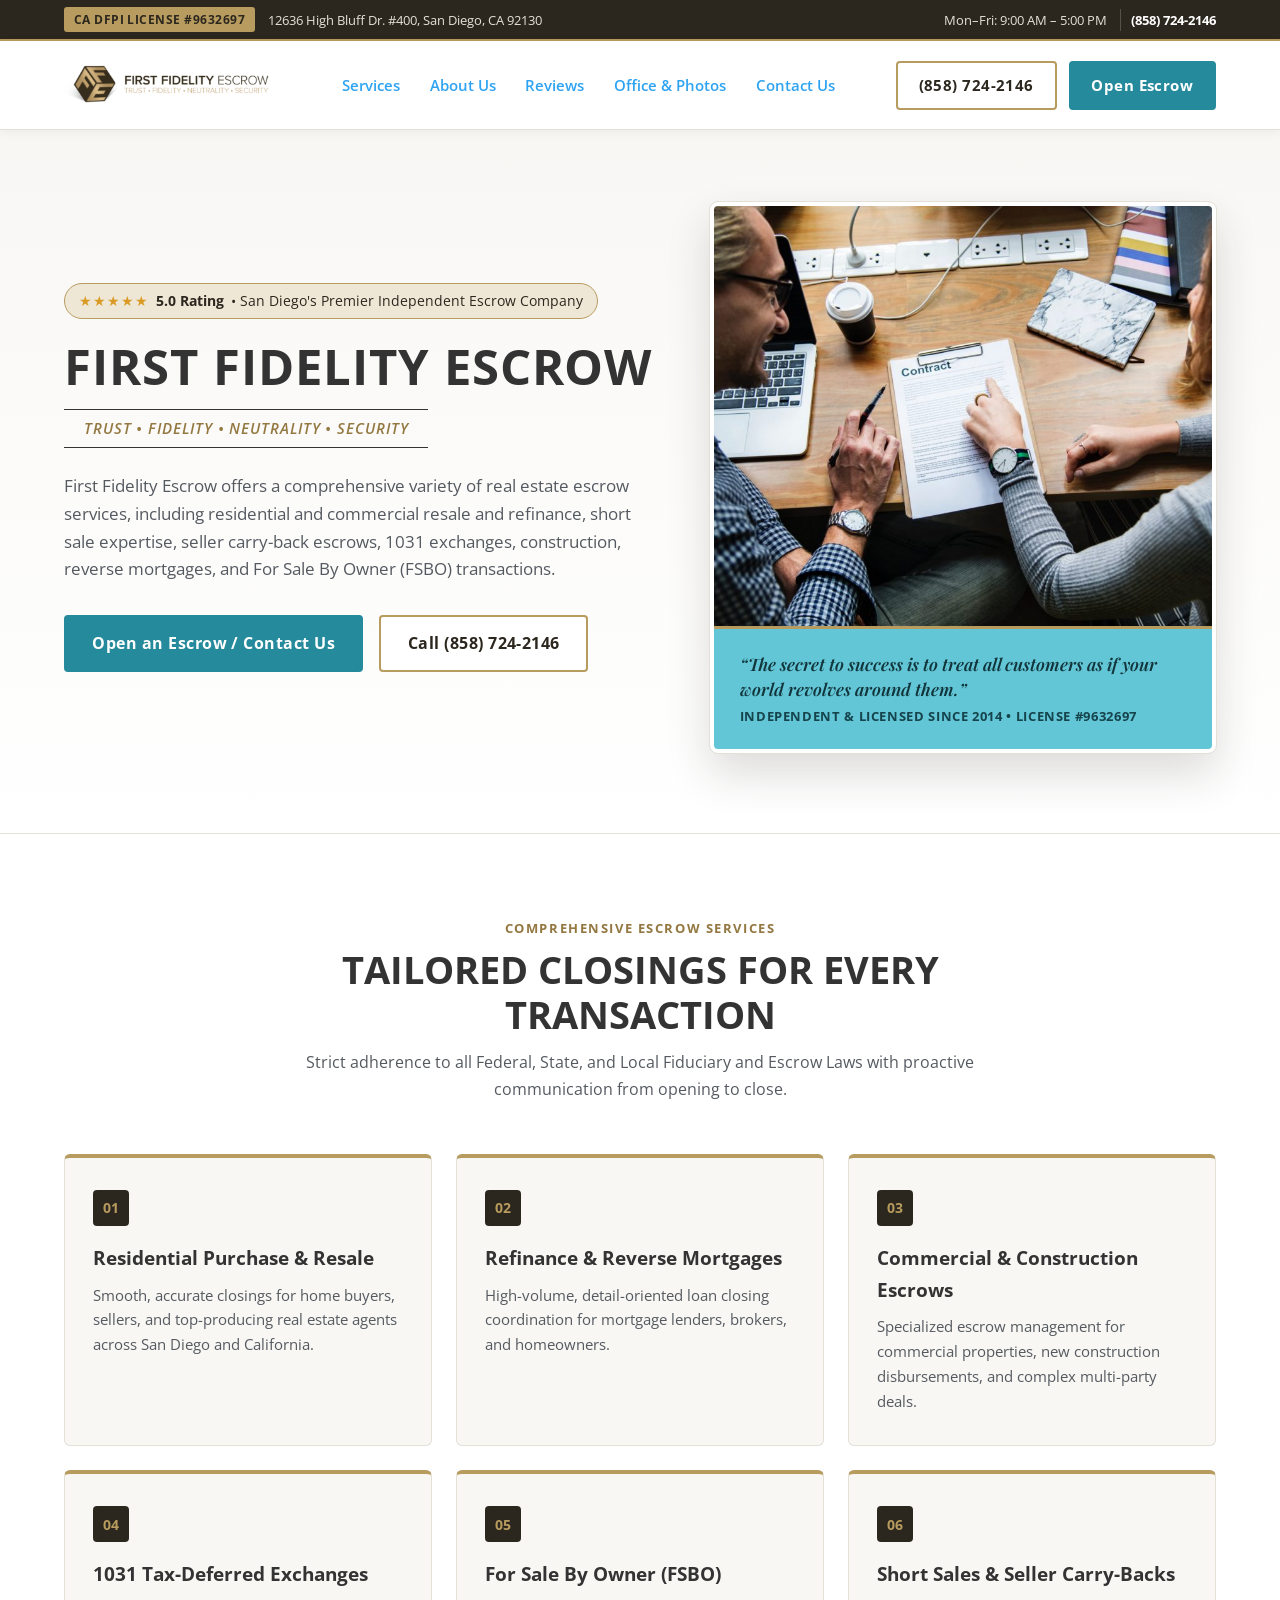
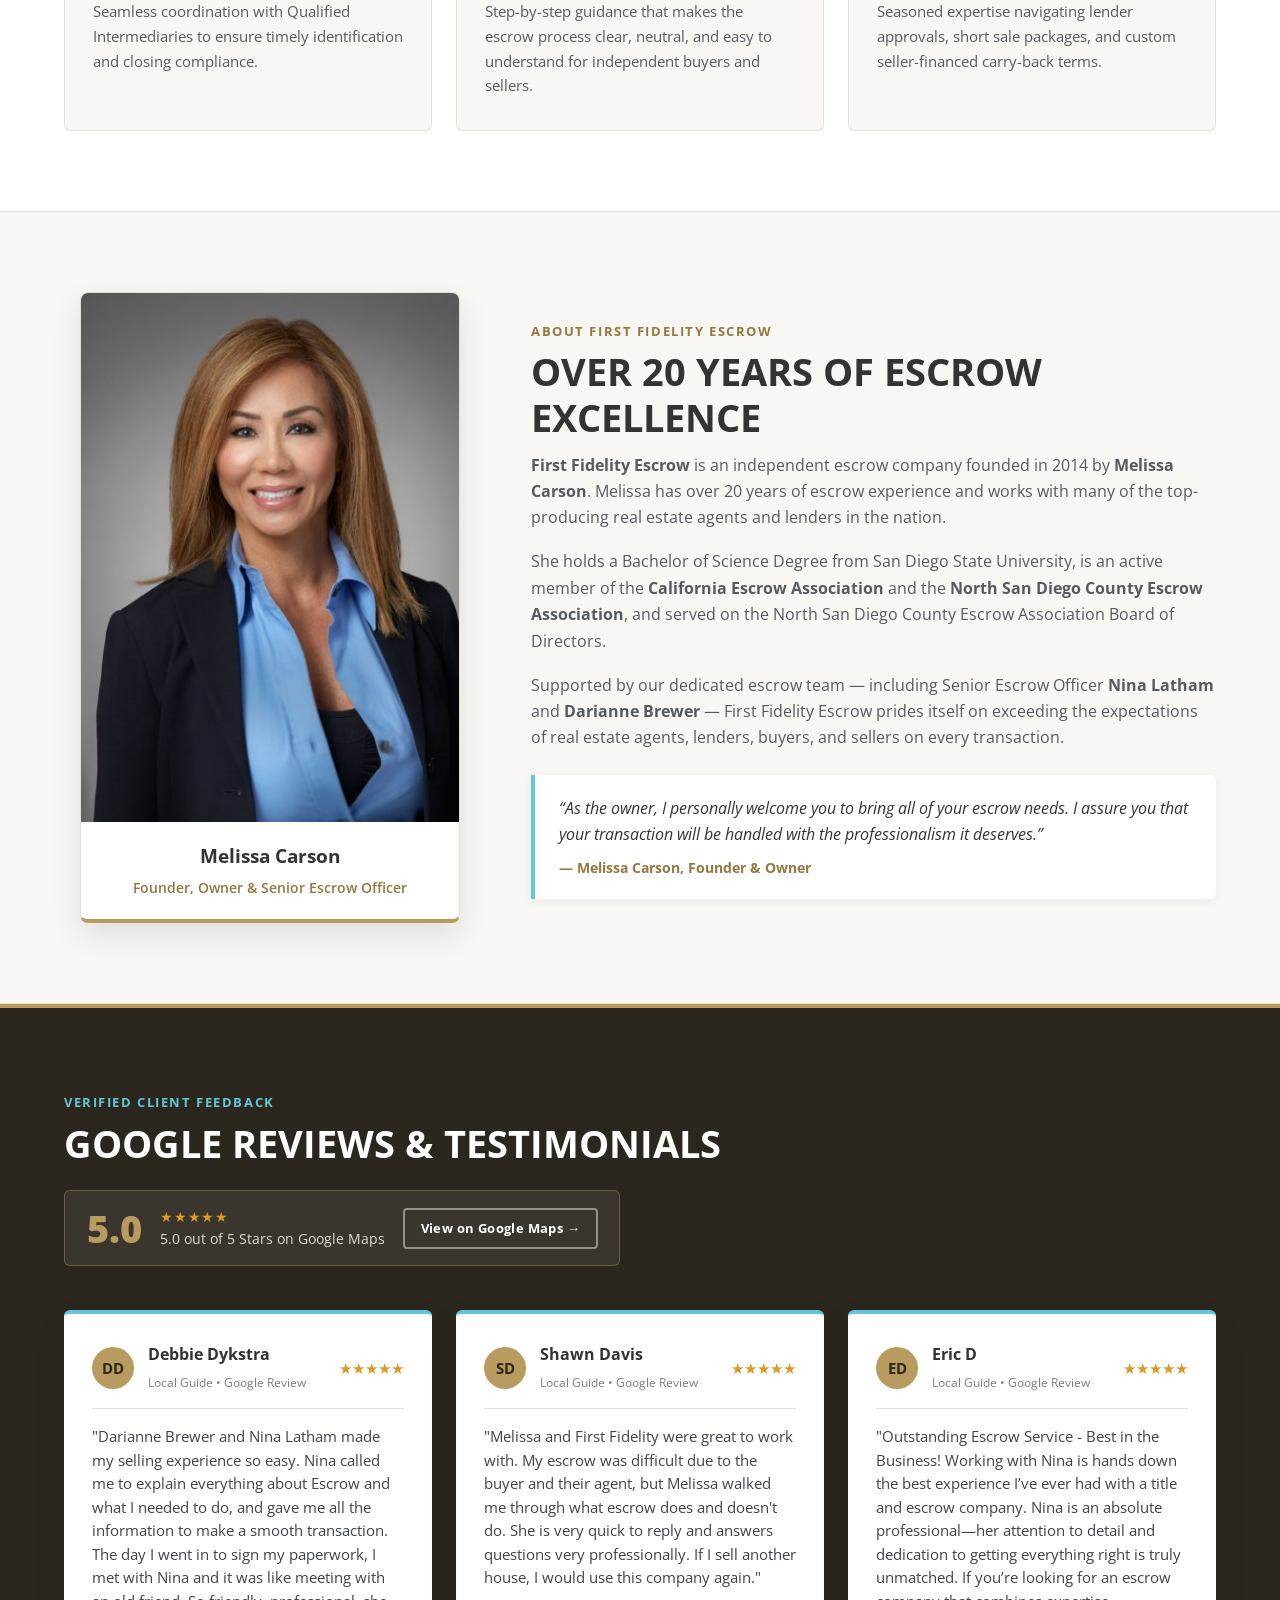
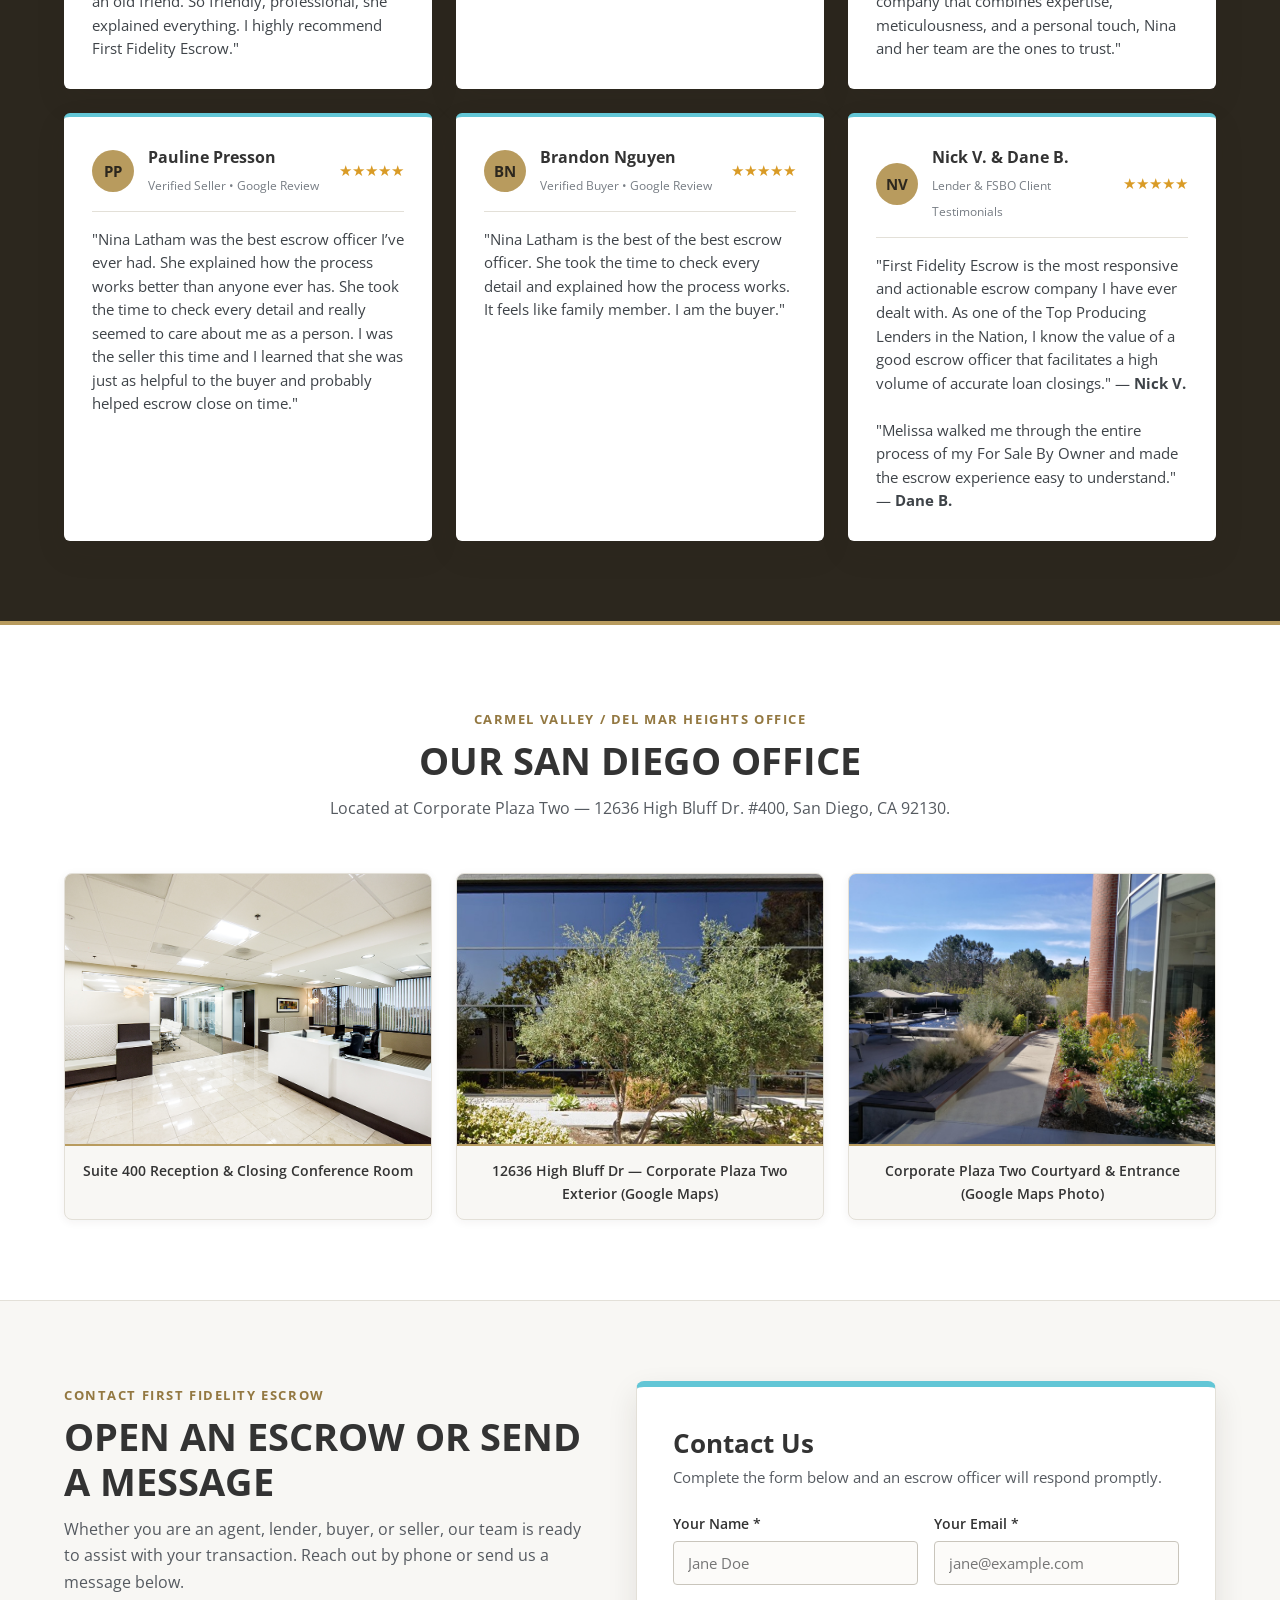
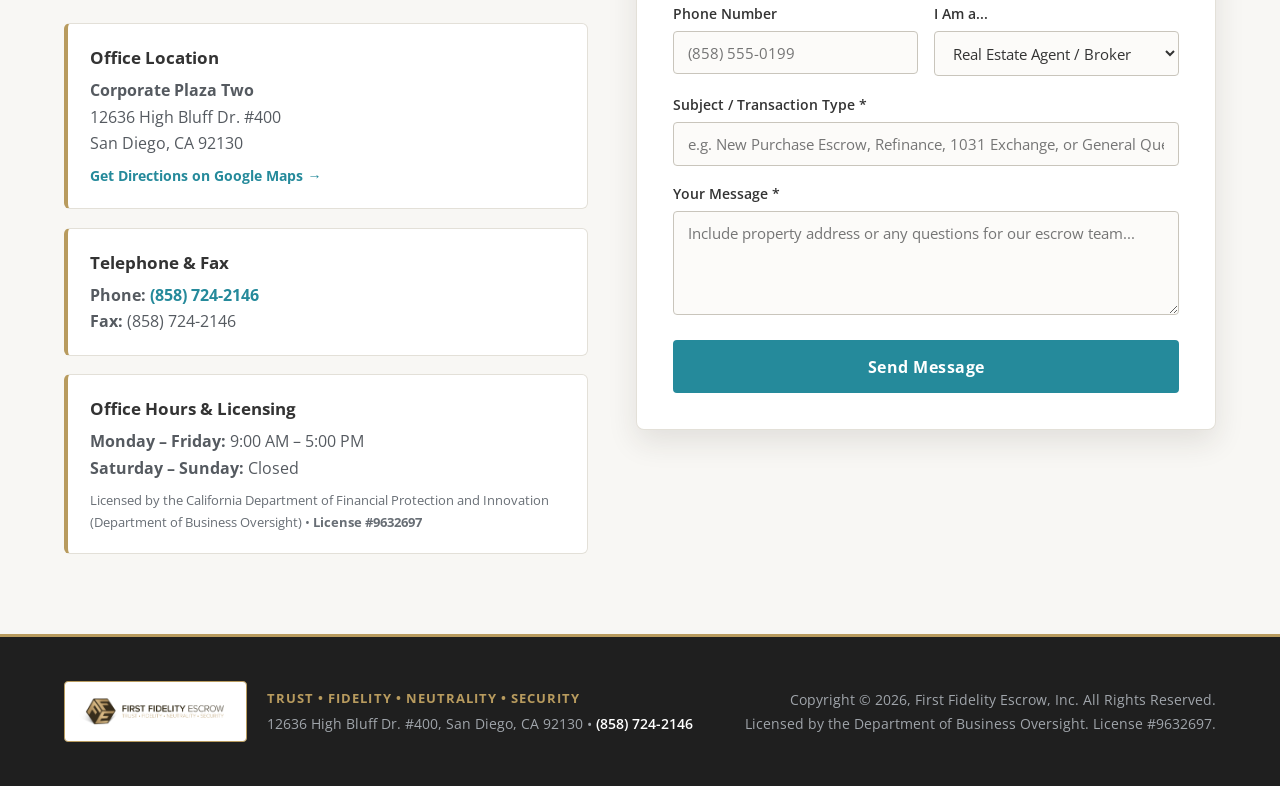
==== index.html @ 4dfb1b7b "Initial commit: First Fidelity Escrow website" ====
<!DOCTYPE html>
<html lang="en">
<head>
  <meta charset="UTF-8" />
  <meta name="viewport" content="width=device-width, initial-scale=1.0" />
  <title>First Fidelity Escrow, Inc. | San Diego, CA — Trust • Fidelity • Neutrality • Security</title>
  <meta name="description" content="First Fidelity Escrow, Inc. in San Diego, CA (12636 High Bluff Dr. #400). Independent escrow company specializing in residential & commercial resale, refinance, 1031 exchanges, construction, short sales, and FSBO transactions. DFPI License #9632697." />
  <link rel="icon" type="image/png" href="images/favicon.png" />
  <link rel="preconnect" href="https://fonts.googleapis.com" />
  <link rel="preconnect" href="https://fonts.gstatic.com" crossorigin />
  <link href="https://fonts.googleapis.com/css2?family=Open+Sans:ital,wght@0,300;0,400;0,600;0,700;0,800;1,400;1,600&family=Playfair+Display:ital,wght@0,600;0,700;1,400&display=swap" rel="stylesheet" />
  <link rel="stylesheet" href="styles.css" />
</head>
<body>
  <!-- Top Info Bar -->
  <div class="topbar">
    <div class="container topbar-inner">
      <div class="topbar-left">
        <span class="license-badge">CA DFPI License #9632697</span>
        <span>12636 High Bluff Dr. #400, San Diego, CA 92130</span>
      </div>
      <div class="topbar-right">
        <span>Mon–Fri: 9:00 AM – 5:00 PM</span>
        <a href="tel:8587242146" class="topbar-phone">(858) 724-2146</a>
      </div>
    </div>
  </div>

  <!-- Header / Navigation -->
  <header class="site-header">
    <div class="container header-inner">
      <a href="#" class="brand-logo" aria-label="First Fidelity Escrow Home">
        <img src="images/logo.png" alt="First Fidelity Escrow — Trust • Fidelity • Neutrality • Security" class="nav-logo-img" />
      </a>
      <nav class="main-nav" aria-label="Primary Navigation">
        <a href="#services">Services</a>
        <a href="#about">About Us</a>
        <a href="#reviews">Reviews</a>
        <a href="#gallery">Office &amp; Photos</a>
        <a href="#contact">Contact Us</a>
      </nav>
      <div class="header-cta">
        <a href="tel:8587242146" class="btn btn-outline">(858) 724-2146</a>
        <a href="#contact" class="btn btn-primary">Open Escrow</a>
      </div>
    </div>
  </header>

  <!-- Hero Section -->
  <section class="hero">
    <div class="container hero-grid">
      <div class="hero-content">
        <div class="rating-badge">
          <span class="stars">&#9733;&#9733;&#9733;&#9733;&#9733;</span>
          <strong>5.0 Rating</strong>
          <span class="rating-sub">&bull; San Diego's Premier Independent Escrow Company</span>
        </div>
        <h1>FIRST FIDELITY ESCROW</h1>
        <div class="tagline-bar">
          <span>Trust &bull; Fidelity &bull; Neutrality &bull; Security</span>
        </div>
        <p class="hero-lead">
          First Fidelity Escrow offers a comprehensive variety of real estate escrow services, including residential and commercial resale and refinance, short sale expertise, seller carry-back escrows, 1031 exchanges, construction, reverse mortgages, and For Sale By Owner (FSBO) transactions.
        </p>
        <div class="hero-actions">
          <a href="#contact" class="btn btn-primary btn-lg">Open an Escrow / Contact Us</a>
          <a href="tel:8587242146" class="btn btn-goldOutline btn-lg">Call (858) 724-2146</a>
        </div>
      </div>

      <div class="hero-visual">
        <div class="hero-image-frame">
          <img src="images/hero-signing.jpg" alt="Real estate escrow closing and contract review at First Fidelity Escrow" />
          <div class="hero-teal-card">
            <p>
              “The secret to success is to treat all customers as if your world revolves around them.”
            </p>
            <span>Independent &amp; Licensed Since 2014 &bull; License #9632697</span>
          </div>
        </div>
      </div>
    </div>
  </section>

  <!-- Services Section -->
  <section id="services" class="section services-section">
    <div class="container">
      <div class="section-header">
        <span class="eyebrow">COMPREHENSIVE ESCROW SERVICES</span>
        <h2>TAILORED CLOSINGS FOR EVERY TRANSACTION</h2>
        <p>Strict adherence to all Federal, State, and Local Fiduciary and Escrow Laws with proactive communication from opening to close.</p>
      </div>

      <div class="services-grid">
        <div class="service-card">
          <div class="service-accent">01</div>
          <h3>Residential Purchase &amp; Resale</h3>
          <p>Smooth, accurate closings for home buyers, sellers, and top-producing real estate agents across San Diego and California.</p>
        </div>
        <div class="service-card">
          <div class="service-accent">02</div>
          <h3>Refinance &amp; Reverse Mortgages</h3>
          <p>High-volume, detail-oriented loan closing coordination for mortgage lenders, brokers, and homeowners.</p>
        </div>
        <div class="service-card">
          <div class="service-accent">03</div>
          <h3>Commercial &amp; Construction Escrows</h3>
          <p>Specialized escrow management for commercial properties, new construction disbursements, and complex multi-party deals.</p>
        </div>
        <div class="service-card">
          <div class="service-accent">04</div>
          <h3>1031 Tax-Deferred Exchanges</h3>
          <p>Seamless coordination with Qualified Intermediaries to ensure timely identification and closing compliance.</p>
        </div>
        <div class="service-card">
          <div class="service-accent">05</div>
          <h3>For Sale By Owner (FSBO)</h3>
          <p>Step-by-step guidance that makes the escrow process clear, neutral, and easy to understand for independent buyers and sellers.</p>
        </div>
        <div class="service-card">
          <div class="service-accent">06</div>
          <h3>Short Sales &amp; Seller Carry-Backs</h3>
          <p>Seasoned expertise navigating lender approvals, short sale packages, and custom seller-financed carry-back terms.</p>
        </div>
      </div>
    </div>
  </section>

  <!-- About Us Section -->
  <section id="about" class="section about-section">
    <div class="container about-grid">
      <div class="about-portrait-col">
        <div class="portrait-card">
          <img src="images/melissa-carson.jpg" alt="Melissa Carson — Founder &amp; Owner of First Fidelity Escrow" />
          <div class="portrait-caption">
            <h3>Melissa Carson</h3>
            <span>Founder, Owner &amp; Senior Escrow Officer</span>
          </div>
        </div>
      </div>

      <div class="about-content-col">
        <span class="eyebrow">ABOUT FIRST FIDELITY ESCROW</span>
        <h2>OVER 20 YEARS OF ESCROW EXCELLENCE</h2>
        <p>
          <strong>First Fidelity Escrow</strong> is an independent escrow company founded in 2014 by <strong>Melissa Carson</strong>. Melissa has over 20 years of escrow experience and works with many of the top-producing real estate agents and lenders in the nation.
        </p>
        <p>
          She holds a Bachelor of Science Degree from San Diego State University, is an active member of the <strong>California Escrow Association</strong> and the <strong>North San Diego County Escrow Association</strong>, and served on the North San Diego County Escrow Association Board of Directors.
        </p>
        <p>
          Supported by our dedicated escrow team — including Senior Escrow Officer <strong>Nina Latham</strong> and <strong>Darianne Brewer</strong> — First Fidelity Escrow prides itself on exceeding the expectations of real estate agents, lenders, buyers, and sellers on every transaction.
        </p>
        <blockquote class="owner-quote">
          “As the owner, I personally welcome you to bring all of your escrow needs. I assure you that your transaction will be handled with the professionalism it deserves.”
          <cite>— Melissa Carson, Founder &amp; Owner</cite>
        </blockquote>
      </div>
    </div>
  </section>

  <!-- Google Reviews & Client Testimonials Section -->
  <section id="reviews" class="section reviews-section">
    <div class="container">
      <div class="reviews-header-bar">
        <div>
          <span class="eyebrow">VERIFIED CLIENT FEEDBACK</span>
          <h2>GOOGLE REVIEWS &amp; TESTIMONIALS</h2>
        </div>
        <div class="google-rating-box">
          <div class="rating-score">5.0</div>
          <div class="rating-meta">
            <div class="stars">&#9733;&#9733;&#9733;&#9733;&#9733;</div>
            <span>5.0 out of 5 Stars on Google Maps</span>
          </div>
          <a href="https://www.google.com/maps/place/First+Fidelity+Escrow/@32.9476333,-117.2519938,15z/data=!3m1!4b1!4m6!3m5!1s0x80dc089fc832ee39:0xcc5b95352eee0476!8m2!3d32.9476157!4d-117.2417155!16s%2Fg%2F11b77f5hvq" target="_blank" rel="noopener noreferrer" class="btn btn-outline-light btn-sm">View on Google Maps &rarr;</a>
        </div>
      </div>

      <div class="reviews-grid">
        <article class="review-card">
          <div class="review-header">
            <div class="avatar">DD</div>
            <div>
              <h3>Debbie Dykstra</h3>
              <span>Local Guide &bull; Google Review</span>
            </div>
            <div class="review-stars">&#9733;&#9733;&#9733;&#9733;&#9733;</div>
          </div>
          <p class="review-body">
            "Darianne Brewer and Nina Latham made my selling experience so easy. Nina called me to explain everything about Escrow and what I needed to do, and gave me all the information to make a smooth transaction. The day I went in to sign my paperwork, I met with Nina and it was like meeting with an old friend. So friendly, professional, she explained everything. I highly recommend First Fidelity Escrow."
          </p>
        </article>

        <article class="review-card">
          <div class="review-header">
            <div class="avatar">SD</div>
            <div>
              <h3>Shawn Davis</h3>
              <span>Local Guide &bull; Google Review</span>
            </div>
            <div class="review-stars">&#9733;&#9733;&#9733;&#9733;&#9733;</div>
          </div>
          <p class="review-body">
            "Melissa and First Fidelity were great to work with. My escrow was difficult due to the buyer and their agent, but Melissa walked me through what escrow does and doesn't do. She is very quick to reply and answers questions very professionally. If I sell another house, I would use this company again."
          </p>
        </article>

        <article class="review-card">
          <div class="review-header">
            <div class="avatar">ED</div>
            <div>
              <h3>Eric D</h3>
              <span>Local Guide &bull; Google Review</span>
            </div>
            <div class="review-stars">&#9733;&#9733;&#9733;&#9733;&#9733;</div>
          </div>
          <p class="review-body">
            "Outstanding Escrow Service - Best in the Business! Working with Nina is hands down the best experience I’ve ever had with a title and escrow company. Nina is an absolute professional—her attention to detail and dedication to getting everything right is truly unmatched. If you’re looking for an escrow company that combines expertise, meticulousness, and a personal touch, Nina and her team are the ones to trust."
          </p>
        </article>

        <article class="review-card">
          <div class="review-header">
            <div class="avatar">PP</div>
            <div>
              <h3>Pauline Presson</h3>
              <span>Verified Seller &bull; Google Review</span>
            </div>
            <div class="review-stars">&#9733;&#9733;&#9733;&#9733;&#9733;</div>
          </div>
          <p class="review-body">
            "Nina Latham was the best escrow officer I’ve ever had. She explained how the process works better than anyone ever has. She took the time to check every detail and really seemed to care about me as a person. I was the seller this time and I learned that she was just as helpful to the buyer and probably helped escrow close on time."
          </p>
        </article>

        <article class="review-card">
          <div class="review-header">
            <div class="avatar">BN</div>
            <div>
              <h3>Brandon Nguyen</h3>
              <span>Verified Buyer &bull; Google Review</span>
            </div>
            <div class="review-stars">&#9733;&#9733;&#9733;&#9733;&#9733;</div>
          </div>
          <p class="review-body">
            "Nina Latham is the best of the best escrow officer. She took the time to check every detail and explained how the process works. It feels like family member. I am the buyer."
          </p>
        </article>

        <article class="review-card">
          <div class="review-header">
            <div class="avatar">NV</div>
            <div>
              <h3>Nick V. &amp; Dane B.</h3>
              <span>Lender &amp; FSBO Client Testimonials</span>
            </div>
            <div class="review-stars">&#9733;&#9733;&#9733;&#9733;&#9733;</div>
          </div>
          <p class="review-body">
            "First Fidelity Escrow is the most responsive and actionable escrow company I have ever dealt with. As one of the Top Producing Lenders in the Nation, I know the value of a good escrow officer that facilitates a high volume of accurate loan closings." — <strong>Nick V.</strong><br /><br />
            "Melissa walked me through the entire process of my For Sale By Owner and made the escrow experience easy to understand." — <strong>Dane B.</strong>
          </p>
        </article>
      </div>
    </div>
  </section>

  <!-- Office & Google Maps Photos Section -->
  <section id="gallery" class="section gallery-section">
    <div class="container">
      <div class="section-header">
        <span class="eyebrow">CARMEL VALLEY / DEL MAR HEIGHTS OFFICE</span>
        <h2>OUR SAN DIEGO OFFICE</h2>
        <p>Located at Corporate Plaza Two — 12636 High Bluff Dr. #400, San Diego, CA 92130.</p>
      </div>

      <div class="gallery-grid">
        <figure class="gallery-item">
          <img src="images/reception.jpg" alt="First Fidelity Escrow Suite 400 reception and conference room in San Diego" loading="lazy" />
          <figcaption>Suite 400 Reception &amp; Closing Conference Room</figcaption>
        </figure>
        <figure class="gallery-item">
          <img src="images/building-12636.jpg" alt="12636 High Bluff Dr exterior signage in San Diego (Google Maps)" loading="lazy" />
          <figcaption>12636 High Bluff Dr — Corporate Plaza Two Exterior (Google Maps)</figcaption>
        </figure>
        <figure class="gallery-item">
          <img src="images/plaza-courtyard.jpg" alt="Corporate Plaza Two courtyard and entrance on High Bluff Dr (Google Maps review photo)" loading="lazy" />
          <figcaption>Corporate Plaza Two Courtyard &amp; Entrance (Google Maps Photo)</figcaption>
        </figure>
      </div>
    </div>
  </section>

  <!-- Contact Form & Office Details Section -->
  <section id="contact" class="section contact-section">
    <div class="container contact-grid">
      <div class="contact-info">
        <span class="eyebrow">CONTACT FIRST FIDELITY ESCROW</span>
        <h2>OPEN AN ESCROW OR SEND A MESSAGE</h2>
        <p class="contact-lead">
          Whether you are an agent, lender, buyer, or seller, our team is ready to assist with your transaction. Reach out by phone or send us a message below.
        </p>

        <div class="info-list">
          <div class="info-item">
            <h3>Office Location</h3>
            <p><strong>Corporate Plaza Two</strong><br />12636 High Bluff Dr. #400<br />San Diego, CA 92130</p>
            <a href="https://www.google.com/maps/place/First+Fidelity+Escrow/@32.9476333,-117.2519938,15z/data=!3m1!4b1!4m6!3m5!1s0x80dc089fc832ee39:0xcc5b95352eee0476!8m2!3d32.9476157!4d-117.2417155!16s%2Fg%2F11b77f5hvq" target="_blank" rel="noopener noreferrer" class="map-link">Get Directions on Google Maps &rarr;</a>
          </div>

          <div class="info-item">
            <h3>Telephone &amp; Fax</h3>
            <p><strong>Phone:</strong> <a href="tel:8587242146">(858) 724-2146</a></p>
            <p><strong>Fax:</strong> (858) 724-2146</p>
          </div>

          <div class="info-item">
            <h3>Office Hours &amp; Licensing</h3>
            <p><strong>Monday – Friday:</strong> 9:00 AM – 5:00 PM</p>
            <p><strong>Saturday – Sunday:</strong> Closed</p>
            <p class="license-note">Licensed by the California Department of Financial Protection and Innovation (Department of Business Oversight) &bull; <strong>License #9632697</strong></p>
          </div>
        </div>
      </div>

      <div class="contact-form-card">
        <form id="contactForm" class="contact-form">
          <h3>Contact Us</h3>
          <p class="form-subtitle">Complete the form below and an escrow officer will respond promptly.</p>

          <div class="form-row">
            <div class="form-group">
              <label for="name">Your Name *</label>
              <input type="text" id="name" name="name" required placeholder="Jane Doe" />
            </div>
            <div class="form-group">
              <label for="email">Your Email *</label>
              <input type="email" id="email" name="email" required placeholder="jane@example.com" />
            </div>
          </div>

          <div class="form-row">
            <div class="form-group">
              <label for="phone">Phone Number</label>
              <input type="tel" id="phone" name="phone" placeholder="(858) 555-0199" />
            </div>
            <div class="form-group">
              <label for="role">I Am a...</label>
              <select id="role" name="role">
                <option value="Real Estate Agent / Broker">Real Estate Agent / Broker</option>
                <option value="Mortgage Lender / Loan Officer">Mortgage Lender / Loan Officer</option>
                <option value="Home Buyer">Buyer</option>
                <option value="Home Seller / FSBO">Seller / FSBO</option>
                <option value="Escrow Officer (Careers Inquiry)">Escrow Officer (Careers Inquiry)</option>
                <option value="Other">Other</option>
              </select>
            </div>
          </div>

          <div class="form-group">
            <label for="subject">Subject / Transaction Type *</label>
            <input type="text" id="subject" name="subject" required placeholder="e.g. New Purchase Escrow, Refinance, 1031 Exchange, or General Question" />
          </div>

          <div class="form-group">
            <label for="message">Your Message *</label>
            <textarea id="message" name="message" rows="4" required placeholder="Include property address or any questions for our escrow team..."></textarea>
          </div>

          <button type="submit" class="btn btn-primary btn-block btn-lg">Send Message</button>
          <div id="formStatus" class="form-status" role="status" aria-live="polite" hidden></div>
        </form>
      </div>
    </div>
  </section>

  <!-- Footer -->
  <footer class="site-footer">
    <div class="container footer-inner">
      <div class="footer-brand">
        <div class="footer-logo-pill">
          <img src="images/logo.png" alt="First Fidelity Escrow Logo" />
        </div>
        <div class="footer-text">
          <p class="footer-tagline">TRUST &bull; FIDELITY &bull; NEUTRALITY &bull; SECURITY</p>
          <p>12636 High Bluff Dr. #400, San Diego, CA 92130 &bull; <a href="tel:8587242146">(858) 724-2146</a></p>
        </div>
      </div>
      <div class="footer-legal">
        <p>Copyright &copy; 2026, First Fidelity Escrow, Inc. All Rights Reserved.</p>
        <p>Licensed by the Department of Business Oversight. License #9632697.</p>
      </div>
    </div>
  </footer>

  <script>
    const form = document.getElementById('contactForm');
    const statusBox = document.getElementById('formStatus');
    form.addEventListener('submit', function (e) {
      e.preventDefault();
      const data = new FormData(form);
      const name = data.get('name');
      const subject = data.get('subject');
      statusBox.hidden = false;
      statusBox.className = 'form-status success';
      statusBox.innerHTML = '<strong>Thank you, ' + name + '!</strong> Your inquiry regarding <em>' + subject + '</em> has been received. For immediate assistance, please call our San Diego office at <a href="tel:8587242146">(858) 724-2146</a>.';
      form.reset();
    });
  </script>
</body>
</html>
---- styles.css ----
/* ==========================================================================
   First Fidelity Escrow, Inc. — Brand Color Palette (Matched to Logo & Site)
   - FFE Logo Bronze/Gold Cube & Tagline: #B89B5E / #9E8248 / #D4BD8A
   - FFE Logo Dark Espresso/Charcoal Typography: #2C271E / #333333
   - ffescrow.com Hero Teal/Cyan Accent: #62C6D6 (Darker accessible teal: #2A93A5)
   - ffescrow.com Navigation Sky Blue Accent: #2EA3F2
   - Footer Charcoal: #1F1F1F
   ========================================================================== */

:root {
  --ffe-gold: #B89B5E;
  --ffe-gold-dark: #937841;
  --ffe-gold-light: #EFE7D6;
  --ffe-charcoal: #2C271E;
  --ffe-heading: #333333;
  --ffe-body: #555A60;
  --ffe-teal: #62C6D6;
  --ffe-teal-dark: #258A9B;
  --ffe-blue: #2EA3F2;
  --ffe-footer: #1F1F1F;
  --ffe-white: #FFFFFF;
  --ffe-offwhite: #F8F7F4;
  --ffe-border: #E3E0D8;
  --font-sans: 'Open Sans', -apple-system, BlinkMacSystemFont, sans-serif;
  --font-serif: 'Playfair Display', Georgia, serif;
  --shadow-sm: 0 2px 10px rgba(44, 39, 30, 0.06);
  --shadow-md: 0 12px 30px rgba(44, 39, 30, 0.11);
  --shadow-lg: 0 20px 44px rgba(44, 39, 30, 0.16);
}

*, *::before, *::after {
  box-sizing: border-box;
  margin: 0;
  padding: 0;
}

html {
  scroll-behavior: smooth;
}

body {
  font-family: var(--font-sans);
  color: var(--ffe-body);
  background-color: var(--ffe-white);
  line-height: 1.65;
  -webkit-font-smoothing: antialiased;
}

img {
  max-width: 100%;
  display: block;
}

a {
  color: inherit;
  text-decoration: none;
}

.container {
  width: 100%;
  max-width: 1200px;
  margin: 0 auto;
  padding: 0 1.5rem;
}

/* ==========================================================================
   Top Bar
   ========================================================================== */
.topbar {
  background-color: var(--ffe-charcoal);
  color: #E5E1D8;
  font-size: 0.84rem;
  border-bottom: 2px solid var(--ffe-gold);
  padding: 0.45rem 0;
}

.topbar-inner {
  display: flex;
  justify-content: space-between;
  align-items: center;
  flex-wrap: wrap;
  gap: 0.5rem 1rem;
}

.topbar-left, .topbar-right {
  display: flex;
  align-items: center;
  gap: 0.85rem;
}

.license-badge {
  background-color: var(--ffe-gold);
  color: var(--ffe-charcoal);
  font-weight: 700;
  font-size: 0.76rem;
  letter-spacing: 0.04em;
  text-transform: uppercase;
  padding: 0.15rem 0.6rem;
  border-radius: 3px;
}

.topbar-phone {
  color: var(--ffe-white);
  font-weight: 700;
  padding-left: 0.6rem;
  border-left: 1px solid rgba(255, 255, 255, 0.2);
}

.topbar-phone:hover {
  color: var(--ffe-teal);
}

/* ==========================================================================
   Site Header
   ========================================================================== */
.site-header {
  position: sticky;
  top: 0;
  z-index: 100;
  background-color: var(--ffe-white);
  border-bottom: 1px solid var(--ffe-border);
  box-shadow: var(--shadow-sm);
}

.header-inner {
  display: flex;
  align-items: center;
  justify-content: space-between;
  height: 88px;
  gap: 1.5rem;
}

.nav-logo-img {
  height: 62px;
  width: auto;
  object-fit: contain;
}

.main-nav {
  display: flex;
  align-items: center;
  gap: 1.85rem;
}

.main-nav a {
  font-size: 0.94rem;
  font-weight: 600;
  color: var(--ffe-blue);
  transition: color 0.18s ease;
}

.main-nav a:hover {
  color: var(--ffe-gold-dark);
}

.header-cta {
  display: flex;
  align-items: center;
  gap: 0.75rem;
}

/* ==========================================================================
   Buttons
   ========================================================================== */
.btn {
  display: inline-flex;
  align-items: center;
  justify-content: center;
  font-family: var(--font-sans);
  font-weight: 700;
  font-size: 0.92rem;
  letter-spacing: 0.03em;
  padding: 0.65rem 1.3rem;
  border-radius: 4px;
  border: 2px solid transparent;
  cursor: pointer;
  transition: all 0.18s ease;
}

.btn-lg {
  font-size: 0.98rem;
  padding: 0.85rem 1.65rem;
}

.btn-sm {
  font-size: 0.84rem;
  padding: 0.45rem 0.95rem;
}

.btn-block {
  width: 100%;
}

.btn-primary {
  background-color: var(--ffe-teal-dark);
  color: var(--ffe-white);
  border-color: var(--ffe-teal-dark);
}

.btn-primary:hover {
  background-color: #1B6E7C;
  border-color: #1B6E7C;
  transform: translateY(-1px);
}

.btn-outline {
  background-color: transparent;
  color: var(--ffe-charcoal);
  border-color: var(--ffe-gold);
}

.btn-outline:hover {
  background-color: var(--ffe-gold);
  color: var(--ffe-white);
}

.btn-goldOutline {
  background-color: var(--ffe-white);
  color: var(--ffe-charcoal);
  border-color: var(--ffe-gold);
}

.btn-goldOutline:hover {
  background-color: var(--ffe-gold-light);
}

.btn-outline-light {
  background-color: transparent;
  color: var(--ffe-white);
  border-color: rgba(255, 255, 255, 0.45);
}

.btn-outline-light:hover {
  background-color: var(--ffe-white);
  color: var(--ffe-charcoal);
}

/* ==========================================================================
   Hero Section
   ========================================================================== */
.hero {
  background: linear-gradient(180deg, var(--ffe-offwhite) 0%, var(--ffe-white) 100%);
  padding: 4.5rem 0 5rem;
  border-bottom: 1px solid var(--ffe-border);
}

.hero-grid {
  display: grid;
  grid-template-columns: 1.08fr 0.92fr;
  gap: 3.25rem;
  align-items: center;
}

.rating-badge {
  display: inline-flex;
  align-items: center;
  gap: 0.45rem;
  background-color: var(--ffe-gold-light);
  color: var(--ffe-charcoal);
  border: 1px solid var(--ffe-gold);
  padding: 0.35rem 0.9rem;
  border-radius: 999px;
  font-size: 0.85rem;
  margin-bottom: 1.25rem;
}

.stars {
  color: #D99B26;
  letter-spacing: 0.06em;
}

.hero h1 {
  font-size: clamp(2.15rem, 3.8vw, 3.1rem);
  font-weight: 700;
  color: var(--ffe-heading);
  letter-spacing: 0.02em;
  line-height: 1.15;
  margin-bottom: 0.85rem;
}

.tagline-bar {
  display: inline-block;
  border-top: 1.5px solid var(--ffe-heading);
  border-bottom: 1.5px solid var(--ffe-heading);
  padding: 0.35rem 1.25rem;
  margin-bottom: 1.5rem;
}

.tagline-bar span {
  font-style: italic;
  font-weight: 600;
  font-size: 0.95rem;
  color: var(--ffe-gold-dark);
  letter-spacing: 0.06em;
  text-transform: uppercase;
}

.hero-lead {
  font-size: 1.05rem;
  color: var(--ffe-body);
  margin-bottom: 2rem;
}

.hero-actions {
  display: flex;
  flex-wrap: wrap;
  gap: 1rem;
}

.hero-image-frame {
  position: relative;
  border-radius: 8px;
  overflow: hidden;
  box-shadow: var(--shadow-lg);
  border: 4px solid var(--ffe-white);
  outline: 1px solid var(--ffe-border);
}

.hero-image-frame img {
  width: 100%;
  height: 420px;
  object-fit: cover;
}

/* Signature #62C6D6 Teal Box from ffescrow.com */
.hero-teal-card {
  background-color: var(--ffe-teal);
  color: var(--ffe-white);
  padding: 1.35rem 1.6rem;
  border-top: 3px solid var(--ffe-gold);
}

.hero-teal-card p {
  font-family: var(--font-serif);
  font-style: italic;
  font-size: 1.08rem;
  line-height: 1.45;
  color: #12353C;
  font-weight: 600;
  margin-bottom: 0.35rem;
}

.hero-teal-card span {
  display: block;
  font-size: 0.8rem;
  font-weight: 700;
  letter-spacing: 0.05em;
  text-transform: uppercase;
  color: #16444D;
}

/* ==========================================================================
   Section Shared Styles
   ========================================================================== */
.section {
  padding: 5rem 0;
}

.section-header {
  text-align: center;
  max-width: 720px;
  margin: 0 auto 3.25rem;
}

.eyebrow {
  display: inline-block;
  font-size: 0.82rem;
  font-weight: 700;
  text-transform: uppercase;
  letter-spacing: 0.12em;
  color: var(--ffe-gold-dark);
  margin-bottom: 0.45rem;
}

.section-header h2,
.about-content-col h2,
.reviews-header-bar h2,
.contact-info h2 {
  font-size: clamp(1.75rem, 3vw, 2.35rem);
  font-weight: 700;
  color: var(--ffe-heading);
  line-height: 1.2;
  margin-bottom: 0.75rem;
}

/* ==========================================================================
   Services Section
   ========================================================================== */
.services-section {
  background-color: var(--ffe-white);
}

.services-grid {
  display: grid;
  grid-template-columns: repeat(auto-fit, minmax(320px, 1fr));
  gap: 1.5rem;
}

.service-card {
  background-color: var(--ffe-offwhite);
  border: 1px solid var(--ffe-border);
  border-top: 4px solid var(--ffe-gold);
  border-radius: 6px;
  padding: 2rem 1.75rem;
  transition: transform 0.2s ease, box-shadow 0.2s ease;
}

.service-card:hover {
  transform: translateY(-4px);
  box-shadow: var(--shadow-md);
  border-top-color: var(--ffe-teal-dark);
}

.service-accent {
  display: inline-flex;
  align-items: center;
  justify-content: center;
  width: 36px;
  height: 36px;
  border-radius: 4px;
  background-color: var(--ffe-charcoal);
  color: var(--ffe-gold);
  font-weight: 700;
  font-size: 0.88rem;
  margin-bottom: 1rem;
}

.service-card h3 {
  font-size: 1.2rem;
  font-weight: 700;
  color: var(--ffe-heading);
  margin-bottom: 0.55rem;
}

.service-card p {
  font-size: 0.94rem;
  color: var(--ffe-body);
}

/* ==========================================================================
   About Us Section
   ========================================================================== */
.about-section {
  background-color: var(--ffe-offwhite);
  border-top: 1px solid var(--ffe-border);
  border-bottom: 1px solid var(--ffe-border);
}

.about-grid {
  display: grid;
  grid-template-columns: 0.75fr 1.25fr;
  gap: 3.5rem;
  align-items: center;
}

.portrait-card {
  background-color: var(--ffe-white);
  border: 1px solid var(--ffe-border);
  border-bottom: 4px solid var(--ffe-gold);
  border-radius: 8px;
  overflow: hidden;
  box-shadow: var(--shadow-md);
  max-width: 380px;
  margin: 0 auto;
}

.portrait-card img {
  width: 100%;
  height: auto;
}

.portrait-caption {
  padding: 1.15rem 1.35rem;
  text-align: center;
}

.portrait-caption h3 {
  font-size: 1.2rem;
  color: var(--ffe-heading);
  margin-bottom: 0.15rem;
}

.portrait-caption span {
  font-size: 0.85rem;
  color: var(--ffe-gold-dark);
  font-weight: 600;
}

.about-content-col p {
  margin-bottom: 1.1rem;
  font-size: 1rem;
}

.owner-quote {
  margin-top: 1.5rem;
  padding: 1.25rem 1.5rem;
  background-color: var(--ffe-white);
  border-left: 4px solid var(--ffe-teal);
  border-radius: 0 6px 6px 0;
  font-style: italic;
  color: var(--ffe-heading);
  box-shadow: var(--shadow-sm);
}

.owner-quote cite {
  display: block;
  margin-top: 0.5rem;
  font-style: normal;
  font-weight: 700;
  font-size: 0.88rem;
  color: var(--ffe-gold-dark);
}

/* ==========================================================================
   Google Reviews Section
   ========================================================================== */
.reviews-section {
  background-color: var(--ffe-charcoal);
  color: var(--ffe-white);
  border-top: 4px solid var(--ffe-gold);
  border-bottom: 4px solid var(--ffe-gold);
}

.reviews-section .eyebrow {
  color: var(--ffe-teal);
}

.reviews-section h2 {
  color: var(--ffe-white);
  margin-bottom: 0;
}

.reviews-header-bar {
  display: flex;
  justify-content: space-between;
  align-items: center;
  flex-wrap: wrap;
  gap: 1.5rem;
  margin-bottom: 2.75rem;
}

.google-rating-box {
  display: flex;
  align-items: center;
  gap: 1.15rem;
  background-color: rgba(255, 255, 255, 0.07);
  border: 1px solid rgba(184, 155, 94, 0.4);
  padding: 0.9rem 1.35rem;
  border-radius: 6px;
  flex-wrap: wrap;
}

.rating-score {
  font-size: 2.4rem;
  font-weight: 800;
  line-height: 1;
  color: var(--ffe-gold);
}

.rating-meta {
  display: flex;
  flex-direction: column;
  font-size: 0.86rem;
  color: #E0DDD5;
}

.reviews-grid {
  display: grid;
  grid-template-columns: repeat(auto-fit, minmax(330px, 1fr));
  gap: 1.5rem;
}

.review-card {
  background-color: var(--ffe-white);
  color: var(--ffe-body);
  border-radius: 6px;
  padding: 1.75rem;
  box-shadow: var(--shadow-md);
  border-top: 4px solid var(--ffe-teal);
  display: flex;
  flex-direction: column;
}

.review-header {
  display: flex;
  align-items: center;
  gap: 0.85rem;
  margin-bottom: 1rem;
  padding-bottom: 0.85rem;
  border-bottom: 1px solid var(--ffe-border);
}

.avatar {
  width: 42px;
  height: 42px;
  border-radius: 50%;
  background-color: var(--ffe-gold);
  color: var(--ffe-charcoal);
  font-weight: 700;
  font-size: 0.92rem;
  display: flex;
  align-items: center;
  justify-content: center;
  flex-shrink: 0;
}

.review-header h3 {
  font-size: 0.98rem;
  font-weight: 700;
  color: var(--ffe-heading);
}

.review-header span {
  font-size: 0.78rem;
  color: #777D84;
}

.review-stars {
  margin-left: auto;
  color: #D99B26;
  font-size: 0.95rem;
}

.review-body {
  font-size: 0.92rem;
  line-height: 1.6;
  color: #3E4348;
}

/* ==========================================================================
   Gallery Section (Office & Google Maps Photos)
   ========================================================================== */
.gallery-section {
  background-color: var(--ffe-white);
}

.gallery-grid {
  display: grid;
  grid-template-columns: repeat(3, 1fr);
  gap: 1.5rem;
}

.gallery-item {
  border-radius: 8px;
  overflow: hidden;
  border: 1px solid var(--ffe-border);
  box-shadow: var(--shadow-sm);
  background-color: var(--ffe-offwhite);
}

.gallery-item img {
  width: 100%;
  height: 270px;
  object-fit: cover;
  transition: transform 0.35s ease;
}

.gallery-item:hover img {
  transform: scale(1.03);
}

.gallery-item figcaption {
  padding: 0.85rem 1rem;
  font-size: 0.86rem;
  font-weight: 600;
  color: var(--ffe-heading);
  text-align: center;
  border-top: 2px solid var(--ffe-gold);
}

/* ==========================================================================
   Contact Section
   ========================================================================== */
.contact-section {
  background-color: var(--ffe-offwhite);
  border-top: 1px solid var(--ffe-border);
}

.contact-grid {
  display: grid;
  grid-template-columns: 0.95fr 1.05fr;
  gap: 3rem;
  align-items: start;
}

.contact-lead {
  margin-bottom: 1.75rem;
  font-size: 1rem;
}

.info-list {
  display: flex;
  flex-direction: column;
  gap: 1.15rem;
}

.info-item {
  background-color: var(--ffe-white);
  border: 1px solid var(--ffe-border);
  border-left: 4px solid var(--ffe-gold);
  border-radius: 6px;
  padding: 1.25rem 1.4rem;
}

.info-item h3 {
  font-size: 1.05rem;
  font-weight: 700;
  color: var(--ffe-heading);
  margin-bottom: 0.35rem;
}

.info-item a {
  color: var(--ffe-teal-dark);
  font-weight: 700;
}

.map-link {
  display: inline-block;
  margin-top: 0.45rem;
  font-size: 0.88rem;
}

.map-link:hover {
  text-decoration: underline;
}

.license-note {
  margin-top: 0.5rem;
  font-size: 0.84rem;
  color: #686E75;
}

/* Contact Form Card */
.contact-form-card {
  background-color: var(--ffe-white);
  border: 1px solid var(--ffe-border);
  border-top: 6px solid var(--ffe-teal);
  border-radius: 8px;
  padding: 2.25rem;
  box-shadow: var(--shadow-md);
}

.contact-form h3 {
  font-size: 1.6rem;
  font-weight: 700;
  color: var(--ffe-heading);
}

.form-subtitle {
  font-size: 0.92rem;
  color: var(--ffe-body);
  margin-bottom: 1.5rem;
}

.form-row {
  display: grid;
  grid-template-columns: 1fr 1fr;
  gap: 1rem;
}

.form-group {
  margin-bottom: 1.1rem;
}

.form-group label {
  display: block;
  font-size: 0.85rem;
  font-weight: 600;
  color: var(--ffe-heading);
  margin-bottom: 0.35rem;
}

.form-group input,
.form-group select,
.form-group textarea {
  width: 100%;
  font-family: var(--font-sans);
  font-size: 0.94rem;
  padding: 0.68rem 0.85rem;
  border: 1px solid #C9C5BC;
  border-radius: 4px;
  background-color: #FCFBF9;
  color: var(--ffe-heading);
  transition: border-color 0.15s ease, box-shadow 0.15s ease;
}

.form-group input:focus,
.form-group select:focus,
.form-group textarea:focus {
  outline: none;
  border-color: var(--ffe-teal-dark);
  background-color: var(--ffe-white);
  box-shadow: 0 0 0 3px rgba(98, 198, 214, 0.25);
}

.form-status {
  margin-top: 1rem;
  padding: 0.85rem 1rem;
  border-radius: 4px;
  font-size: 0.9rem;
}

.form-status.success {
  background-color: #F0FDF4;
  border: 1px solid #16A34A;
  color: #14532D;
}

.form-status a {
  font-weight: 700;
  text-decoration: underline;
}

/* ==========================================================================
   Footer (#1F1F1F matched to ffescrow.com)
   ========================================================================== */
.site-footer {
  background-color: var(--ffe-footer);
  color: #A0A5AB;
  border-top: 3px solid var(--ffe-gold);
  padding: 2.75rem 0;
  font-size: 0.88rem;
}

.footer-inner {
  display: flex;
  justify-content: space-between;
  align-items: center;
  flex-wrap: wrap;
  gap: 1.5rem;
}

.footer-brand {
  display: flex;
  align-items: center;
  gap: 1.25rem;
  flex-wrap: wrap;
}

.footer-logo-pill {
  background-color: var(--ffe-white);
  padding: 0.45rem 0.85rem;
  border-radius: 4px;
  border: 1px solid var(--ffe-gold);
}

.footer-logo-pill img {
  height: 44px;
  width: auto;
}

.footer-tagline {
  color: var(--ffe-gold);
  font-weight: 700;
  font-size: 0.8rem;
  letter-spacing: 0.08em;
  margin-bottom: 0.2rem;
}

.footer-text a {
  color: var(--ffe-white);
  font-weight: 600;
}

.footer-legal {
  text-align: right;
}

/* ==========================================================================
   Responsive Media Queries
   ========================================================================== */
@media (max-width: 960px) {
  .hero-grid,
  .about-grid,
  .contact-grid {
    grid-template-columns: 1fr;
  }

  .gallery-grid {
    grid-template-columns: 1fr;
  }

  .main-nav {
    display: none;
  }

  .footer-legal {
    text-align: left;
  }
}

@media (max-width: 640px) {
  .topbar-inner {
    flex-direction: column;
    align-items: flex-start;
  }

  .header-cta .btn-outline {
    display: none;
  }

  .form-row {
    grid-template-columns: 1fr;
  }
}
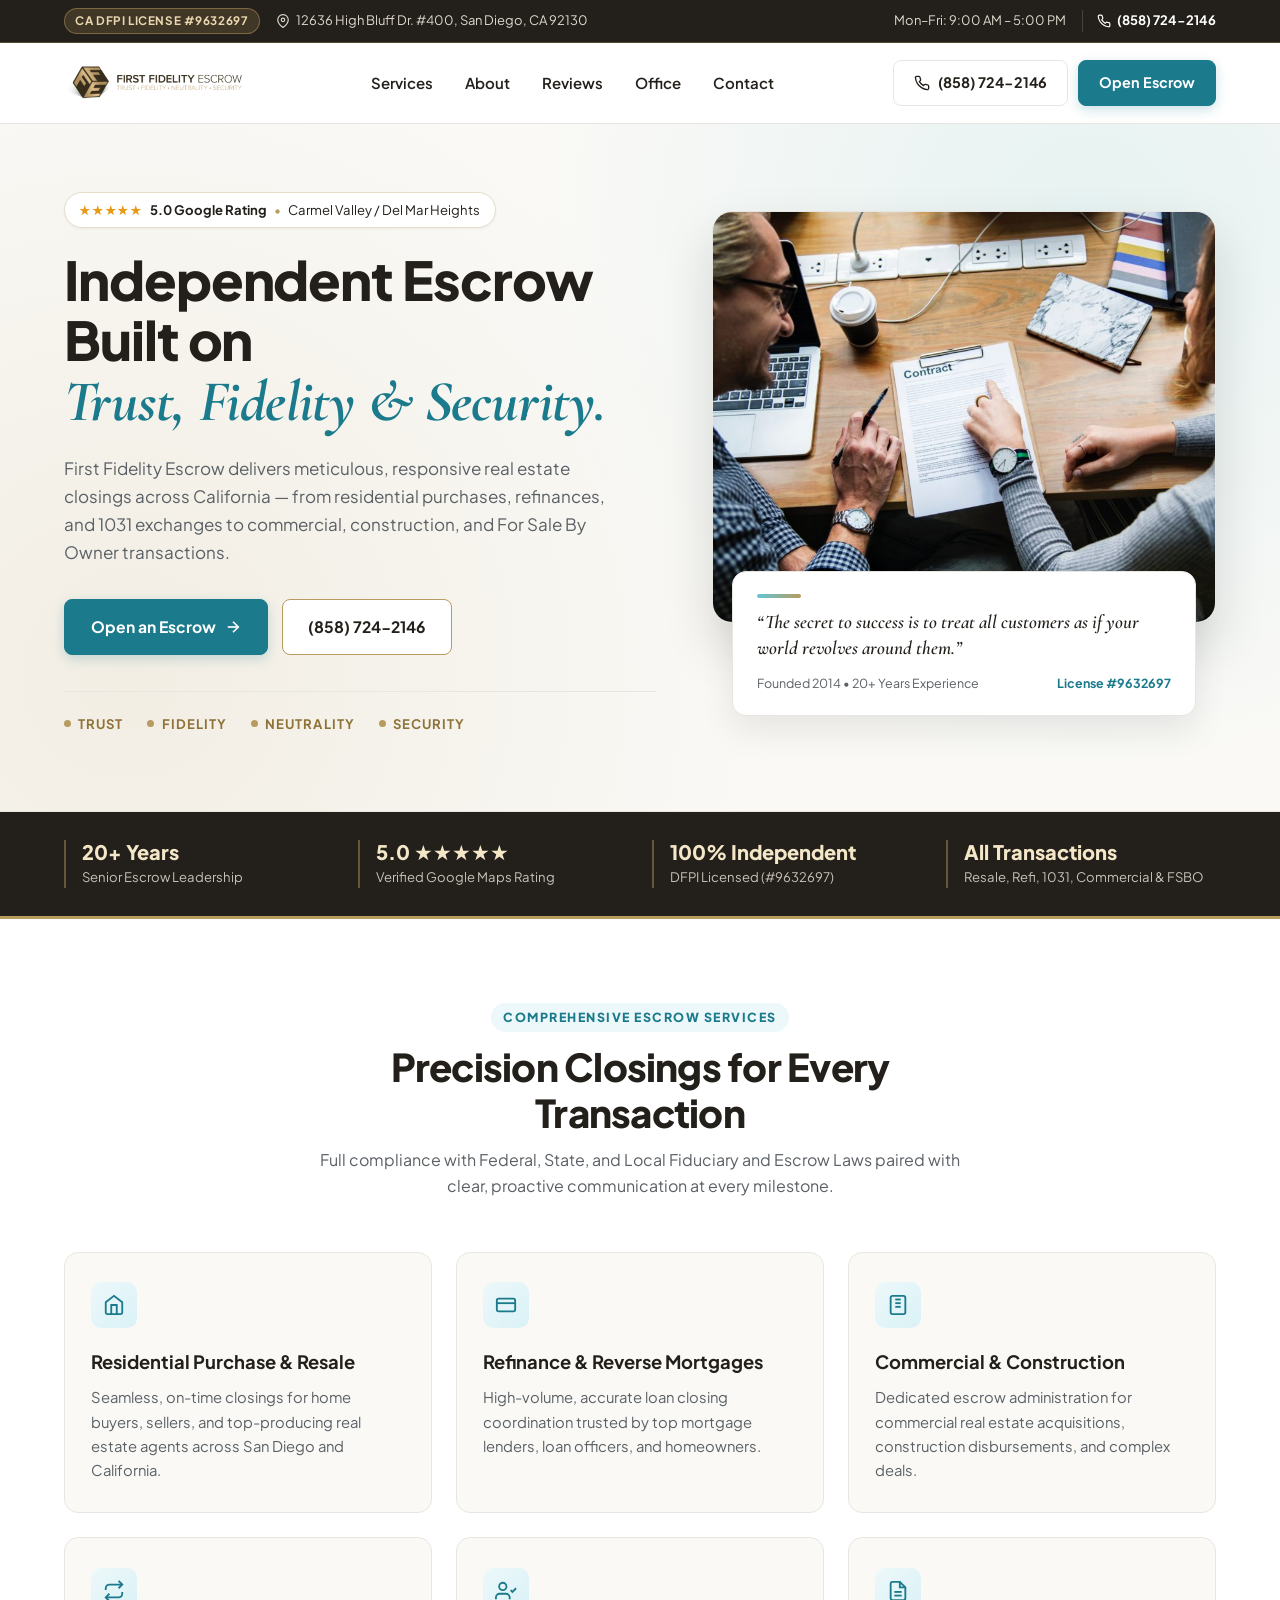
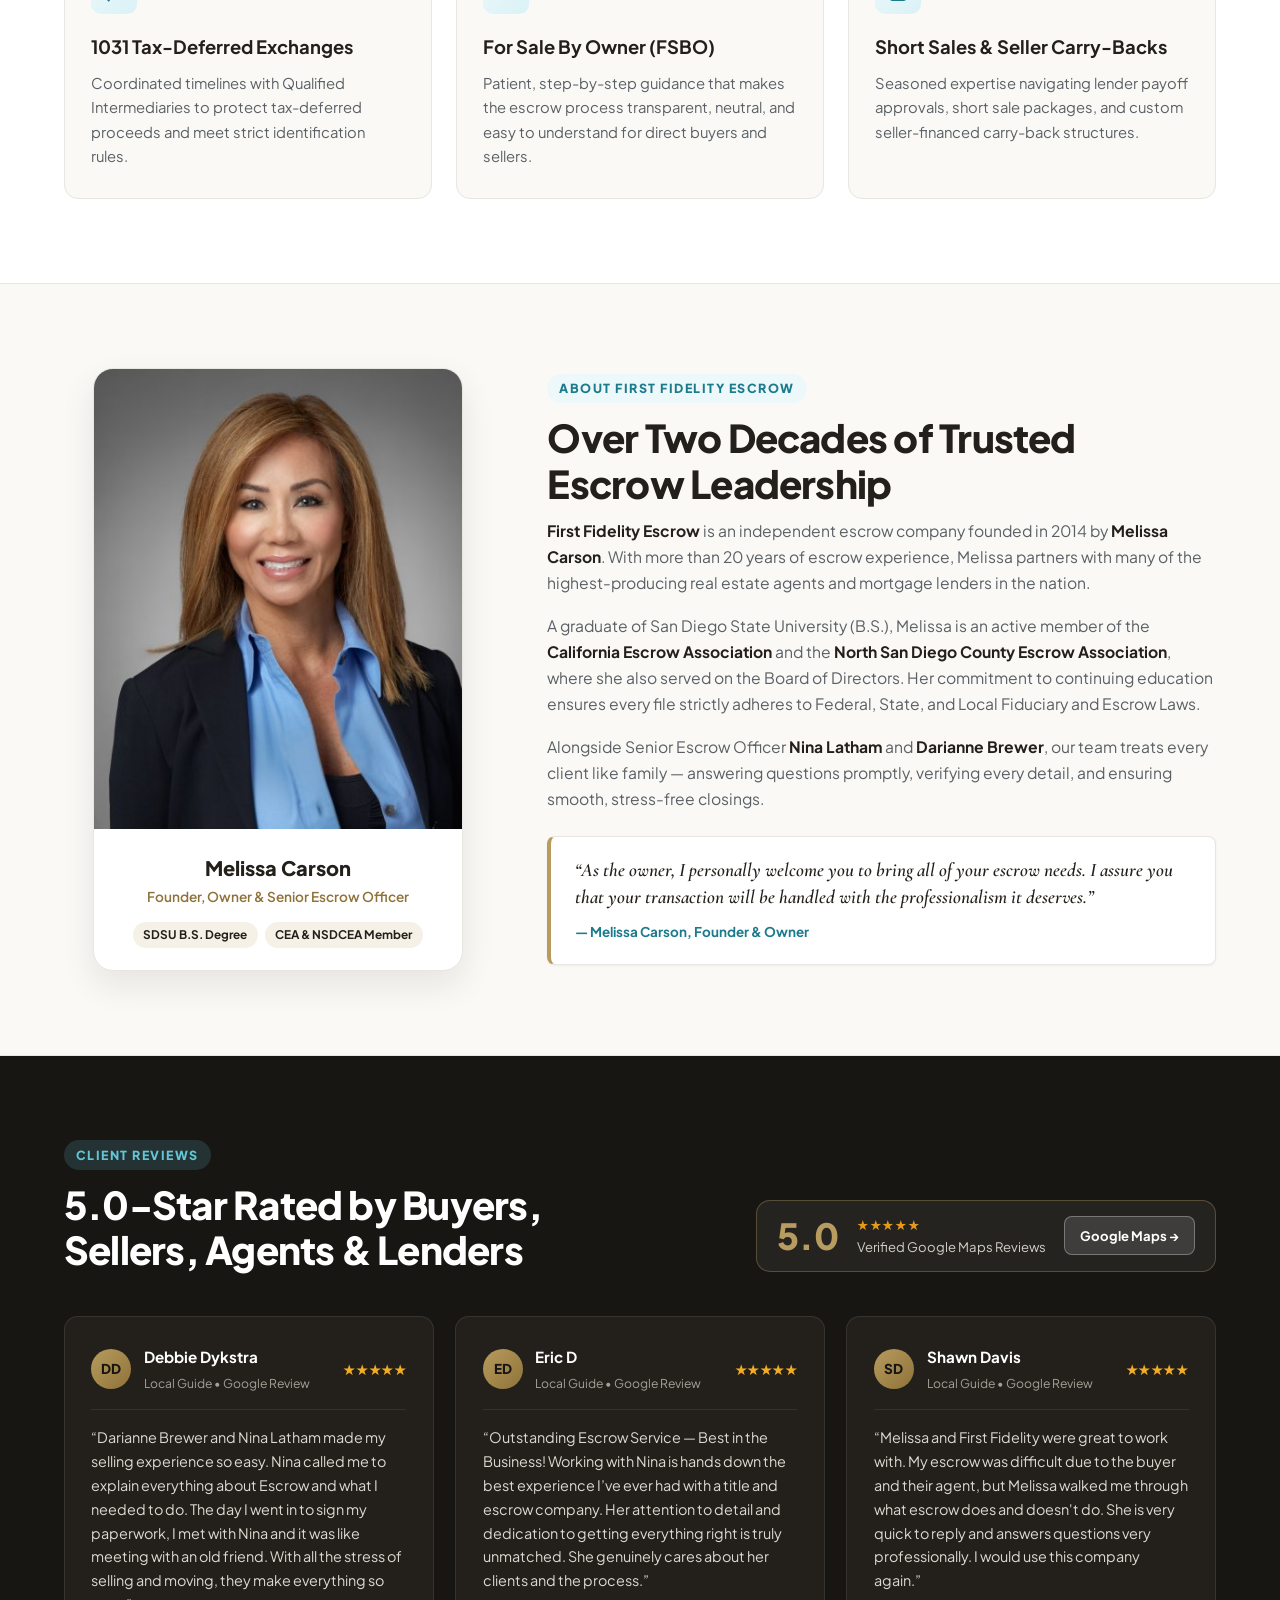
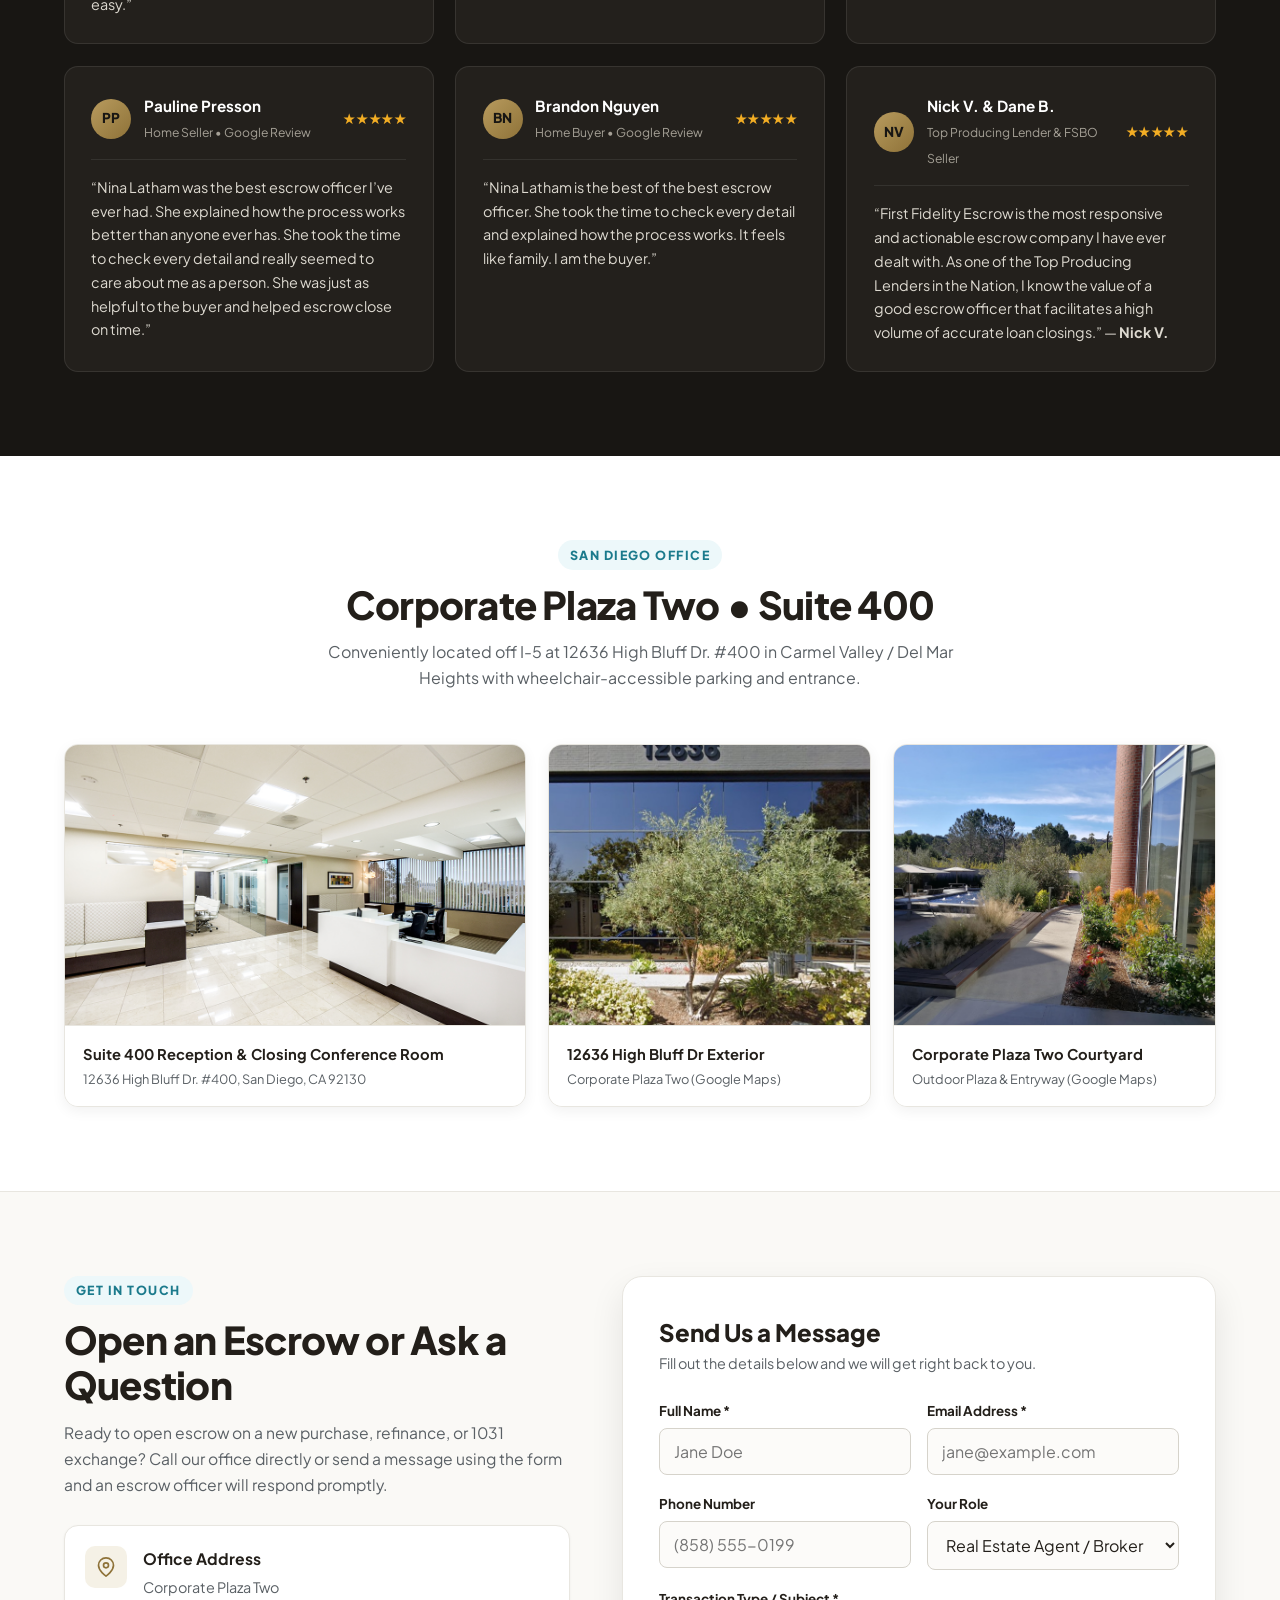
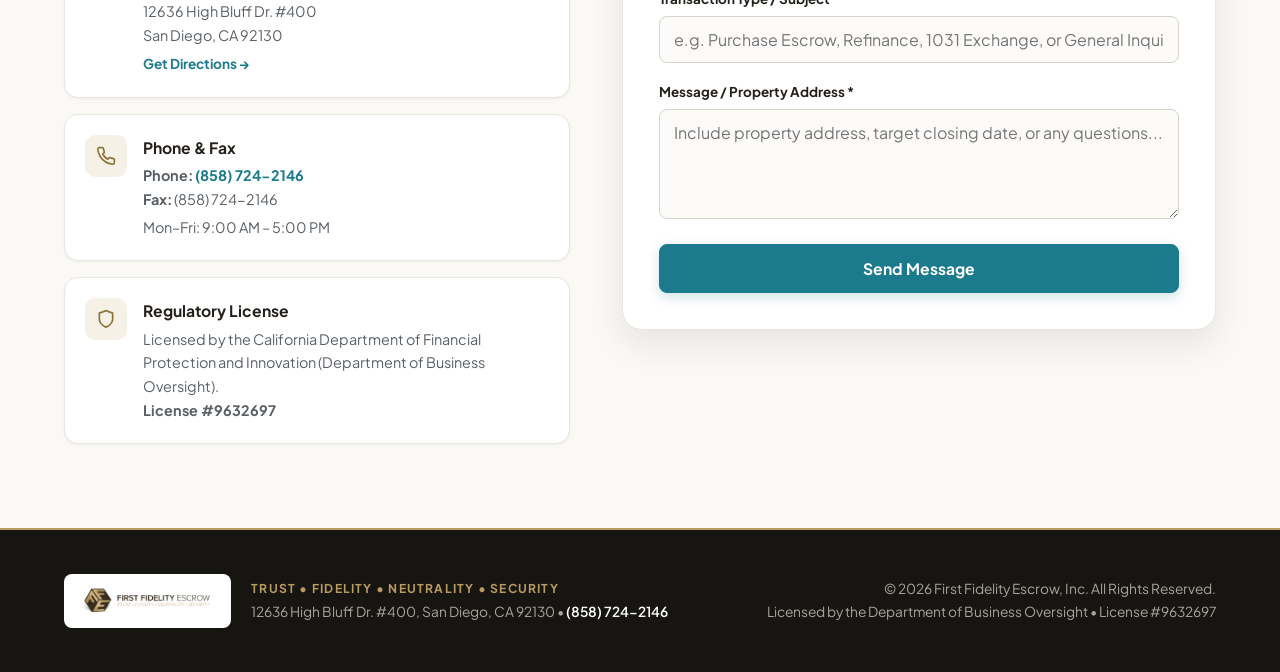
==== commit dd5f4b86: "Modernize design and add mobile menu & sticky action bar" ====
--- a/index.html
+++ b/index.html
@@ -3,45 +3,82 @@
 <head>
   <meta charset="UTF-8" />
   <meta name="viewport" content="width=device-width, initial-scale=1.0" />
-  <title>First Fidelity Escrow, Inc. | San Diego, CA — Trust • Fidelity • Neutrality • Security</title>
+  <title>First Fidelity Escrow, Inc. | San Diego, CA — Independent Escrow Services</title>
   <meta name="description" content="First Fidelity Escrow, Inc. in San Diego, CA (12636 High Bluff Dr. #400). Independent escrow company specializing in residential & commercial resale, refinance, 1031 exchanges, construction, short sales, and FSBO transactions. DFPI License #9632697." />
   <link rel="icon" type="image/png" href="images/favicon.png" />
   <link rel="preconnect" href="https://fonts.googleapis.com" />
   <link rel="preconnect" href="https://fonts.gstatic.com" crossorigin />
-  <link href="https://fonts.googleapis.com/css2?family=Open+Sans:ital,wght@0,300;0,400;0,600;0,700;0,800;1,400;1,600&family=Playfair+Display:ital,wght@0,600;0,700;1,400&display=swap" rel="stylesheet" />
+  <link href="https://fonts.googleapis.com/css2?family=Cormorant+Garamond:ital,wght@0,600;0,700;1,600&family=Plus+Jakarta+Sans:wght@400;500;600;700;800&display=swap" rel="stylesheet" />
   <link rel="stylesheet" href="styles.css" />
 </head>
 <body>
-  <!-- Top Info Bar -->
-  <div class="topbar">
-    <div class="container topbar-inner">
-      <div class="topbar-left">
-        <span class="license-badge">CA DFPI License #9632697</span>
-        <span>12636 High Bluff Dr. #400, San Diego, CA 92130</span>
-      </div>
-      <div class="topbar-right">
-        <span>Mon–Fri: 9:00 AM – 5:00 PM</span>
-        <a href="tel:8587242146" class="topbar-phone">(858) 724-2146</a>
+  <!-- Subtle Top Utility Bar -->
+  <div class="utility-bar">
+    <div class="container utility-inner">
+      <div class="utility-left">
+        <span class="pill-license">CA DFPI License #9632697</span>
+        <span class="utility-address">
+          <svg width="14" height="14" viewBox="0 0 24 24" fill="none" stroke="currentColor" stroke-width="2" aria-hidden="true"><path d="M21 10c0 7-9 13-9 13s-9-6-9-13a9 9 0 0 1 18 0z"/><circle cx="12" cy="10" r="3"/></svg>
+          12636 High Bluff Dr. #400, San Diego, CA 92130
+        </span>
+      </div>
+      <div class="utility-right">
+        <span class="utility-hours">Mon–Fri: 9:00 AM – 5:00 PM</span>
+        <a href="tel:8587242146" class="utility-phone">
+          <svg width="14" height="14" viewBox="0 0 24 24" fill="none" stroke="currentColor" stroke-width="2" aria-hidden="true"><path d="M22 16.92v3a2 2 0 0 1-2.18 2 19.79 19.79 0 0 1-8.63-3.07 19.5 19.5 0 0 1-6-6 19.79 19.79 0 0 1-3.07-8.67A2 2 0 0 1 4.11 2h3a2 2 0 0 1 2 1.72 12.84 12.84 0 0 0 .7 2.81 2 2 0 0 1-.45 2.11L8.09 9.91a16 16 0 0 0 6 6l1.27-1.27a2 2 0 0 1 2.11-.45 12.84 12.84 0 0 0 2.81.7A2 2 0 0 1 22 16.92z"/></svg>
+          (858) 724-2146
+        </a>
       </div>
     </div>
   </div>
 
-  <!-- Header / Navigation -->
-  <header class="site-header">
+  <!-- Sticky Glass Header with Mobile Drawer -->
+  <header class="site-header" id="top">
     <div class="container header-inner">
-      <a href="#" class="brand-logo" aria-label="First Fidelity Escrow Home">
+      <a href="#top" class="brand-logo" aria-label="First Fidelity Escrow Home">
         <img src="images/logo.png" alt="First Fidelity Escrow — Trust • Fidelity • Neutrality • Security" class="nav-logo-img" />
       </a>
+
       <nav class="main-nav" aria-label="Primary Navigation">
         <a href="#services">Services</a>
-        <a href="#about">About Us</a>
+        <a href="#about">About</a>
         <a href="#reviews">Reviews</a>
-        <a href="#gallery">Office &amp; Photos</a>
-        <a href="#contact">Contact Us</a>
+        <a href="#office">Office</a>
+        <a href="#contact">Contact</a>
       </nav>
-      <div class="header-cta">
-        <a href="tel:8587242146" class="btn btn-outline">(858) 724-2146</a>
+
+      <div class="header-actions">
+        <a href="tel:8587242146" class="btn btn-ghost">
+          <svg width="16" height="16" viewBox="0 0 24 24" fill="none" stroke="currentColor" stroke-width="2" aria-hidden="true"><path d="M22 16.92v3a2 2 0 0 1-2.18 2 19.79 19.79 0 0 1-8.63-3.07 19.5 19.5 0 0 1-6-6 19.79 19.79 0 0 1-3.07-8.67A2 2 0 0 1 4.11 2h3a2 2 0 0 1 2 1.72 12.84 12.84 0 0 0 .7 2.81 2 2 0 0 1-.45 2.11L8.09 9.91a16 16 0 0 0 6 6l1.27-1.27a2 2 0 0 1 2.11-.45 12.84 12.84 0 0 0 2.81.7A2 2 0 0 1 22 16.92z"/></svg>
+          <span>(858) 724-2146</span>
+        </a>
         <a href="#contact" class="btn btn-primary">Open Escrow</a>
+
+        <button type="button" class="menu-toggle" id="menuToggle" aria-label="Toggle navigation menu" aria-expanded="false" aria-controls="mobileDrawer">
+          <span class="hamburger-bar"></span>
+          <span class="hamburger-bar"></span>
+          <span class="hamburger-bar"></span>
+        </button>
+      </div>
+    </div>
+
+    <!-- Mobile Slide-Down Drawer -->
+    <div class="mobile-drawer" id="mobileDrawer" hidden>
+      <div class="container mobile-drawer-inner">
+        <nav class="mobile-nav" aria-label="Mobile Navigation">
+          <a href="#services" class="mobile-link">Escrow Services</a>
+          <a href="#about" class="mobile-link">About Melissa &amp; Team</a>
+          <a href="#reviews" class="mobile-link">5.0★ Google Reviews</a>
+          <a href="#office" class="mobile-link">San Diego Office</a>
+          <a href="#contact" class="mobile-link">Contact &amp; Open Escrow</a>
+        </nav>
+        <div class="mobile-drawer-cta">
+          <a href="#contact" class="btn btn-primary btn-block mobile-link">Open an Escrow</a>
+          <a href="tel:8587242146" class="btn btn-outline btn-block">Call (858) 724-2146</a>
+        </div>
+        <p class="mobile-drawer-meta">
+          12636 High Bluff Dr. #400, San Diego, CA 92130 &bull; DFPI License #9632697
+        </p>
       </div>
     </div>
   </header>
@@ -50,34 +87,86 @@
   <section class="hero">
     <div class="container hero-grid">
       <div class="hero-content">
-        <div class="rating-badge">
-          <span class="stars">&#9733;&#9733;&#9733;&#9733;&#9733;</span>
-          <strong>5.0 Rating</strong>
-          <span class="rating-sub">&bull; San Diego's Premier Independent Escrow Company</span>
-        </div>
-        <h1>FIRST FIDELITY ESCROW</h1>
-        <div class="tagline-bar">
-          <span>Trust &bull; Fidelity &bull; Neutrality &bull; Security</span>
-        </div>
+        <div class="trust-badge">
+          <span class="stars" aria-label="5.0 out of 5 stars">&#9733;&#9733;&#9733;&#9733;&#9733;</span>
+          <strong>5.0 Google Rating</strong>
+          <span class="dot">&bull;</span>
+          <span>Carmel Valley / Del Mar Heights</span>
+        </div>
+
+        <h1>
+          Independent Escrow Built on
+          <span class="serif-highlight">Trust, Fidelity &amp; Security.</span>
+        </h1>
+
         <p class="hero-lead">
-          First Fidelity Escrow offers a comprehensive variety of real estate escrow services, including residential and commercial resale and refinance, short sale expertise, seller carry-back escrows, 1031 exchanges, construction, reverse mortgages, and For Sale By Owner (FSBO) transactions.
+          First Fidelity Escrow delivers meticulous, responsive real estate closings across California — from residential purchases, refinances, and 1031 exchanges to commercial, construction, and For Sale By Owner transactions.
         </p>
-        <div class="hero-actions">
-          <a href="#contact" class="btn btn-primary btn-lg">Open an Escrow / Contact Us</a>
-          <a href="tel:8587242146" class="btn btn-goldOutline btn-lg">Call (858) 724-2146</a>
+
+        <div class="hero-cta-group">
+          <a href="#contact" class="btn btn-primary btn-lg">
+            <span>Open an Escrow</span>
+            <svg width="18" height="18" viewBox="0 0 24 24" fill="none" stroke="currentColor" stroke-width="2.2" aria-hidden="true"><line x1="5" y1="12" x2="19" y2="12"/><polyline points="12 5 19 12 12 19"/></svg>
+          </a>
+          <a href="tel:8587242146" class="btn btn-outline btn-lg">(858) 724-2146</a>
+        </div>
+
+        <div class="pillars-row" aria-label="Core Values">
+          <div class="pillar-item">
+            <span class="pillar-dot"></span>
+            <span>Trust</span>
+          </div>
+          <div class="pillar-item">
+            <span class="pillar-dot"></span>
+            <span>Fidelity</span>
+          </div>
+          <div class="pillar-item">
+            <span class="pillar-dot"></span>
+            <span>Neutrality</span>
+          </div>
+          <div class="pillar-item">
+            <span class="pillar-dot"></span>
+            <span>Security</span>
+          </div>
         </div>
       </div>
 
       <div class="hero-visual">
-        <div class="hero-image-frame">
-          <img src="images/hero-signing.jpg" alt="Real estate escrow closing and contract review at First Fidelity Escrow" />
-          <div class="hero-teal-card">
-            <p>
-              “The secret to success is to treat all customers as if your world revolves around them.”
-            </p>
-            <span>Independent &amp; Licensed Since 2014 &bull; License #9632697</span>
-          </div>
-        </div>
+        <div class="hero-card-stack">
+          <div class="hero-img-box">
+            <img src="images/hero-signing.jpg" alt="Contract signing and real estate escrow closing at First Fidelity Escrow" />
+          </div>
+          <div class="hero-floating-quote">
+            <div class="quote-accent-bar"></div>
+            <p>“The secret to success is to treat all customers as if your world revolves around them.”</p>
+            <div class="quote-footer">
+              <span>Founded 2014 &bull; 20+ Years Experience</span>
+              <strong>License #9632697</strong>
+            </div>
+          </div>
+        </div>
+      </div>
+    </div>
+  </section>
+
+  <!-- Key Metrics Strip -->
+  <section class="metrics-strip" aria-label="Company Highlights">
+    <div class="container metrics-grid">
+      <div class="metric-item">
+        <strong>20+ Years</strong>
+        <span>Senior Escrow Leadership</span>
+      </div>
+      <div class="metric-item">
+        <strong>5.0 &#9733;&#9733;&#9733;&#9733;&#9733;</strong>
+        <span>Verified Google Maps Rating</span>
+      </div>
+      <div class="metric-item">
+        <strong>100% Independent</strong>
+        <span>DFPI Licensed (#9632697)</span>
+      </div>
+      <div class="metric-item">
+        <strong>All Transactions</strong>
+        <span>Resale, Refi, 1031, Commercial &amp; FSBO</span>
       </div>
     </div>
   </section>
@@ -85,43 +174,60 @@
   <!-- Services Section -->
   <section id="services" class="section services-section">
     <div class="container">
-      <div class="section-header">
-        <span class="eyebrow">COMPREHENSIVE ESCROW SERVICES</span>
-        <h2>TAILORED CLOSINGS FOR EVERY TRANSACTION</h2>
-        <p>Strict adherence to all Federal, State, and Local Fiduciary and Escrow Laws with proactive communication from opening to close.</p>
+      <div class="section-heading">
+        <span class="eyebrow">Comprehensive Escrow Services</span>
+        <h2>Precision Closings for Every Transaction</h2>
+        <p>Full compliance with Federal, State, and Local Fiduciary and Escrow Laws paired with clear, proactive communication at every milestone.</p>
       </div>
 
       <div class="services-grid">
-        <div class="service-card">
-          <div class="service-accent">01</div>
+        <article class="service-card">
+          <div class="service-icon-wrap">
+            <svg width="22" height="22" viewBox="0 0 24 24" fill="none" stroke="currentColor" stroke-width="2"><path d="M3 9l9-7 9 7v11a2 2 0 0 1-2 2H5a2 2 0 0 1-2-2z"/><polyline points="9 22 9 12 15 12 15 22"/></svg>
+          </div>
           <h3>Residential Purchase &amp; Resale</h3>
-          <p>Smooth, accurate closings for home buyers, sellers, and top-producing real estate agents across San Diego and California.</p>
-        </div>
-        <div class="service-card">
-          <div class="service-accent">02</div>
+          <p>Seamless, on-time closings for home buyers, sellers, and top-producing real estate agents across San Diego and California.</p>
+        </article>
+
+        <article class="service-card">
+          <div class="service-icon-wrap">
+            <svg width="22" height="22" viewBox="0 0 24 24" fill="none" stroke="currentColor" stroke-width="2"><rect x="2" y="5" width="20" height="14" rx="2"/><line x1="2" y1="10" x2="22" y2="10"/></svg>
+          </div>
           <h3>Refinance &amp; Reverse Mortgages</h3>
-          <p>High-volume, detail-oriented loan closing coordination for mortgage lenders, brokers, and homeowners.</p>
-        </div>
-        <div class="service-card">
-          <div class="service-accent">03</div>
-          <h3>Commercial &amp; Construction Escrows</h3>
-          <p>Specialized escrow management for commercial properties, new construction disbursements, and complex multi-party deals.</p>
-        </div>
-        <div class="service-card">
-          <div class="service-accent">04</div>
+          <p>High-volume, accurate loan closing coordination trusted by top mortgage lenders, loan officers, and homeowners.</p>
+        </article>
+
+        <article class="service-card">
+          <div class="service-icon-wrap">
+            <svg width="22" height="22" viewBox="0 0 24 24" fill="none" stroke="currentColor" stroke-width="2"><rect x="4" y="2" width="16" height="20" rx="2"/><line x1="9" y1="6" x2="15" y2="6"/><line x1="9" y1="10" x2="15" y2="10"/><line x1="9" y1="14" x2="15" y2="14"/></svg>
+          </div>
+          <h3>Commercial &amp; Construction</h3>
+          <p>Dedicated escrow administration for commercial real estate acquisitions, construction disbursements, and complex deals.</p>
+        </article>
+
+        <article class="service-card">
+          <div class="service-icon-wrap">
+            <svg width="22" height="22" viewBox="0 0 24 24" fill="none" stroke="currentColor" stroke-width="2"><polyline points="17 1 21 5 17 9"/><path d="M3 11V9a4 4 0 0 1 4-4h14"/><polyline points="7 23 3 19 7 15"/><path d="M21 13v2a4 4 0 0 1-4 4H3"/></svg>
+          </div>
           <h3>1031 Tax-Deferred Exchanges</h3>
-          <p>Seamless coordination with Qualified Intermediaries to ensure timely identification and closing compliance.</p>
-        </div>
-        <div class="service-card">
-          <div class="service-accent">05</div>
+          <p>Coordinated timelines with Qualified Intermediaries to protect tax-deferred proceeds and meet strict identification rules.</p>
+        </article>
+
+        <article class="service-card">
+          <div class="service-icon-wrap">
+            <svg width="22" height="22" viewBox="0 0 24 24" fill="none" stroke="currentColor" stroke-width="2"><path d="M16 21v-2a4 4 0 0 0-4-4H5a4 4 0 0 0-4 4v2"/><circle cx="8.5" cy="7" r="4"/><polyline points="17 11 19 13 23 9"/></svg>
+          </div>
           <h3>For Sale By Owner (FSBO)</h3>
-          <p>Step-by-step guidance that makes the escrow process clear, neutral, and easy to understand for independent buyers and sellers.</p>
-        </div>
-        <div class="service-card">
-          <div class="service-accent">06</div>
+          <p>Patient, step-by-step guidance that makes the escrow process transparent, neutral, and easy to understand for direct buyers and sellers.</p>
+        </article>
+
+        <article class="service-card">
+          <div class="service-icon-wrap">
+            <svg width="22" height="22" viewBox="0 0 24 24" fill="none" stroke="currentColor" stroke-width="2"><path d="M14 2H6a2 2 0 0 0-2 2v16a2 2 0 0 0 2 2h12a2 2 0 0 0 2-2V8z"/><polyline points="14 2 14 8 20 8"/><line x1="16" y1="13" x2="8" y2="13"/><line x1="16" y1="17" x2="8" y2="17"/></svg>
+          </div>
           <h3>Short Sales &amp; Seller Carry-Backs</h3>
-          <p>Seasoned expertise navigating lender approvals, short sale packages, and custom seller-financed carry-back terms.</p>
-        </div>
+          <p>Seasoned expertise navigating lender payoff approvals, short sale packages, and custom seller-financed carry-back structures.</p>
+        </article>
       </div>
     </div>
   </section>
@@ -129,164 +235,181 @@
   <!-- About Us Section -->
   <section id="about" class="section about-section">
     <div class="container about-grid">
-      <div class="about-portrait-col">
-        <div class="portrait-card">
-          <img src="images/melissa-carson.jpg" alt="Melissa Carson — Founder &amp; Owner of First Fidelity Escrow" />
-          <div class="portrait-caption">
+      <div class="about-media">
+        <div class="profile-card">
+          <div class="profile-img-wrap">
+            <img src="images/melissa-carson.jpg" alt="Melissa Carson — Founder &amp; Owner of First Fidelity Escrow" loading="lazy" />
+          </div>
+          <div class="profile-info">
             <h3>Melissa Carson</h3>
-            <span>Founder, Owner &amp; Senior Escrow Officer</span>
-          </div>
-        </div>
-      </div>
-
-      <div class="about-content-col">
-        <span class="eyebrow">ABOUT FIRST FIDELITY ESCROW</span>
-        <h2>OVER 20 YEARS OF ESCROW EXCELLENCE</h2>
+            <p>Founder, Owner &amp; Senior Escrow Officer</p>
+            <div class="profile-badges">
+              <span>SDSU B.S. Degree</span>
+              <span>CEA &amp; NSDCEA Member</span>
+            </div>
+          </div>
+        </div>
+      </div>
+
+      <div class="about-copy">
+        <span class="eyebrow">About First Fidelity Escrow</span>
+        <h2>Over Two Decades of Trusted Escrow Leadership</h2>
         <p>
-          <strong>First Fidelity Escrow</strong> is an independent escrow company founded in 2014 by <strong>Melissa Carson</strong>. Melissa has over 20 years of escrow experience and works with many of the top-producing real estate agents and lenders in the nation.
+          <strong>First Fidelity Escrow</strong> is an independent escrow company founded in 2014 by <strong>Melissa Carson</strong>. With more than 20 years of escrow experience, Melissa partners with many of the highest-producing real estate agents and mortgage lenders in the nation.
         </p>
         <p>
-          She holds a Bachelor of Science Degree from San Diego State University, is an active member of the <strong>California Escrow Association</strong> and the <strong>North San Diego County Escrow Association</strong>, and served on the North San Diego County Escrow Association Board of Directors.
+          A graduate of San Diego State University (B.S.), Melissa is an active member of the <strong>California Escrow Association</strong> and the <strong>North San Diego County Escrow Association</strong>, where she also served on the Board of Directors. Her commitment to continuing education ensures every file strictly adheres to Federal, State, and Local Fiduciary and Escrow Laws.
         </p>
         <p>
-          Supported by our dedicated escrow team — including Senior Escrow Officer <strong>Nina Latham</strong> and <strong>Darianne Brewer</strong> — First Fidelity Escrow prides itself on exceeding the expectations of real estate agents, lenders, buyers, and sellers on every transaction.
+          Alongside Senior Escrow Officer <strong>Nina Latham</strong> and <strong>Darianne Brewer</strong>, our team treats every client like family — answering questions promptly, verifying every detail, and ensuring smooth, stress-free closings.
         </p>
-        <blockquote class="owner-quote">
-          “As the owner, I personally welcome you to bring all of your escrow needs. I assure you that your transaction will be handled with the professionalism it deserves.”
+
+        <blockquote class="founder-quote">
+          <p>“As the owner, I personally welcome you to bring all of your escrow needs. I assure you that your transaction will be handled with the professionalism it deserves.”</p>
           <cite>— Melissa Carson, Founder &amp; Owner</cite>
         </blockquote>
       </div>
     </div>
   </section>
 
-  <!-- Google Reviews & Client Testimonials Section -->
+  <!-- Google Reviews & Testimonials Section -->
   <section id="reviews" class="section reviews-section">
     <div class="container">
-      <div class="reviews-header-bar">
-        <div>
-          <span class="eyebrow">VERIFIED CLIENT FEEDBACK</span>
-          <h2>GOOGLE REVIEWS &amp; TESTIMONIALS</h2>
-        </div>
-        <div class="google-rating-box">
-          <div class="rating-score">5.0</div>
-          <div class="rating-meta">
+      <div class="reviews-top">
+        <div class="reviews-title-group">
+          <span class="eyebrow">Client Reviews</span>
+          <h2>5.0-Star Rated by Buyers, Sellers, Agents &amp; Lenders</h2>
+        </div>
+        <div class="google-badge-card">
+          <div class="google-score">5.0</div>
+          <div class="google-score-meta">
             <div class="stars">&#9733;&#9733;&#9733;&#9733;&#9733;</div>
-            <span>5.0 out of 5 Stars on Google Maps</span>
-          </div>
-          <a href="https://www.google.com/maps/place/First+Fidelity+Escrow/@32.9476333,-117.2519938,15z/data=!3m1!4b1!4m6!3m5!1s0x80dc089fc832ee39:0xcc5b95352eee0476!8m2!3d32.9476157!4d-117.2417155!16s%2Fg%2F11b77f5hvq" target="_blank" rel="noopener noreferrer" class="btn btn-outline-light btn-sm">View on Google Maps &rarr;</a>
+            <span>Verified Google Maps Reviews</span>
+          </div>
+          <a href="https://www.google.com/maps/place/First+Fidelity+Escrow/@32.9476333,-117.2519938,15z/data=!3m1!4b1!4m6!3m5!1s0x80dc089fc832ee39:0xcc5b95352eee0476!8m2!3d32.9476157!4d-117.2417155!16s%2Fg%2F11b77f5hvq" target="_blank" rel="noopener noreferrer" class="btn btn-sm btn-light">Google Maps &rarr;</a>
         </div>
       </div>
 
       <div class="reviews-grid">
         <article class="review-card">
-          <div class="review-header">
-            <div class="avatar">DD</div>
+          <div class="review-meta">
+            <div class="reviewer-avatar">DD</div>
             <div>
               <h3>Debbie Dykstra</h3>
               <span>Local Guide &bull; Google Review</span>
             </div>
-            <div class="review-stars">&#9733;&#9733;&#9733;&#9733;&#9733;</div>
-          </div>
-          <p class="review-body">
-            "Darianne Brewer and Nina Latham made my selling experience so easy. Nina called me to explain everything about Escrow and what I needed to do, and gave me all the information to make a smooth transaction. The day I went in to sign my paperwork, I met with Nina and it was like meeting with an old friend. So friendly, professional, she explained everything. I highly recommend First Fidelity Escrow."
+            <div class="review-stars" aria-label="5 stars">&#9733;&#9733;&#9733;&#9733;&#9733;</div>
+          </div>
+          <p class="review-text">
+            “Darianne Brewer and Nina Latham made my selling experience so easy. Nina called me to explain everything about Escrow and what I needed to do. The day I went in to sign my paperwork, I met with Nina and it was like meeting with an old friend. With all the stress of selling and moving, they make everything so easy.”
           </p>
         </article>
 
         <article class="review-card">
-          <div class="review-header">
-            <div class="avatar">SD</div>
+          <div class="review-meta">
+            <div class="reviewer-avatar">ED</div>
+            <div>
+              <h3>Eric D</h3>
+              <span>Local Guide &bull; Google Review</span>
+            </div>
+            <div class="review-stars" aria-label="5 stars">&#9733;&#9733;&#9733;&#9733;&#9733;</div>
+          </div>
+          <p class="review-text">
+            “Outstanding Escrow Service — Best in the Business! Working with Nina is hands down the best experience I’ve ever had with a title and escrow company. Her attention to detail and dedication to getting everything right is truly unmatched. She genuinely cares about her clients and the process.”
+          </p>
+        </article>
+
+        <article class="review-card">
+          <div class="review-meta">
+            <div class="reviewer-avatar">SD</div>
             <div>
               <h3>Shawn Davis</h3>
               <span>Local Guide &bull; Google Review</span>
             </div>
-            <div class="review-stars">&#9733;&#9733;&#9733;&#9733;&#9733;</div>
-          </div>
-          <p class="review-body">
-            "Melissa and First Fidelity were great to work with. My escrow was difficult due to the buyer and their agent, but Melissa walked me through what escrow does and doesn't do. She is very quick to reply and answers questions very professionally. If I sell another house, I would use this company again."
+            <div class="review-stars" aria-label="5 stars">&#9733;&#9733;&#9733;&#9733;&#9733;</div>
+          </div>
+          <p class="review-text">
+            “Melissa and First Fidelity were great to work with. My escrow was difficult due to the buyer and their agent, but Melissa walked me through what escrow does and doesn't do. She is very quick to reply and answers questions very professionally. I would use this company again.”
           </p>
         </article>
 
         <article class="review-card">
-          <div class="review-header">
-            <div class="avatar">ED</div>
-            <div>
-              <h3>Eric D</h3>
-              <span>Local Guide &bull; Google Review</span>
-            </div>
-            <div class="review-stars">&#9733;&#9733;&#9733;&#9733;&#9733;</div>
-          </div>
-          <p class="review-body">
-            "Outstanding Escrow Service - Best in the Business! Working with Nina is hands down the best experience I’ve ever had with a title and escrow company. Nina is an absolute professional—her attention to detail and dedication to getting everything right is truly unmatched. If you’re looking for an escrow company that combines expertise, meticulousness, and a personal touch, Nina and her team are the ones to trust."
+          <div class="review-meta">
+            <div class="reviewer-avatar">PP</div>
+            <div>
+              <h3>Pauline Presson</h3>
+              <span>Home Seller &bull; Google Review</span>
+            </div>
+            <div class="review-stars" aria-label="5 stars">&#9733;&#9733;&#9733;&#9733;&#9733;</div>
+          </div>
+          <p class="review-text">
+            “Nina Latham was the best escrow officer I’ve ever had. She explained how the process works better than anyone ever has. She took the time to check every detail and really seemed to care about me as a person. She was just as helpful to the buyer and helped escrow close on time.”
           </p>
         </article>
 
         <article class="review-card">
-          <div class="review-header">
-            <div class="avatar">PP</div>
-            <div>
-              <h3>Pauline Presson</h3>
-              <span>Verified Seller &bull; Google Review</span>
-            </div>
-            <div class="review-stars">&#9733;&#9733;&#9733;&#9733;&#9733;</div>
-          </div>
-          <p class="review-body">
-            "Nina Latham was the best escrow officer I’ve ever had. She explained how the process works better than anyone ever has. She took the time to check every detail and really seemed to care about me as a person. I was the seller this time and I learned that she was just as helpful to the buyer and probably helped escrow close on time."
+          <div class="review-meta">
+            <div class="reviewer-avatar">BN</div>
+            <div>
+              <h3>Brandon Nguyen</h3>
+              <span>Home Buyer &bull; Google Review</span>
+            </div>
+            <div class="review-stars" aria-label="5 stars">&#9733;&#9733;&#9733;&#9733;&#9733;</div>
+          </div>
+          <p class="review-text">
+            “Nina Latham is the best of the best escrow officer. She took the time to check every detail and explained how the process works. It feels like family. I am the buyer.”
           </p>
         </article>
 
         <article class="review-card">
-          <div class="review-header">
-            <div class="avatar">BN</div>
-            <div>
-              <h3>Brandon Nguyen</h3>
-              <span>Verified Buyer &bull; Google Review</span>
-            </div>
-            <div class="review-stars">&#9733;&#9733;&#9733;&#9733;&#9733;</div>
-          </div>
-          <p class="review-body">
-            "Nina Latham is the best of the best escrow officer. She took the time to check every detail and explained how the process works. It feels like family member. I am the buyer."
+          <div class="review-meta">
+            <div class="reviewer-avatar">NV</div>
+            <div>
+              <h3>Nick V. &amp; Dane B.</h3>
+              <span>Top Producing Lender &amp; FSBO Seller</span>
+            </div>
+            <div class="review-stars" aria-label="5 stars">&#9733;&#9733;&#9733;&#9733;&#9733;</div>
+          </div>
+          <p class="review-text">
+            “First Fidelity Escrow is the most responsive and actionable escrow company I have ever dealt with. As one of the Top Producing Lenders in the Nation, I know the value of a good escrow officer that facilitates a high volume of accurate loan closings.” — <strong>Nick V.</strong>
           </p>
         </article>
-
-        <article class="review-card">
-          <div class="review-header">
-            <div class="avatar">NV</div>
-            <div>
-              <h3>Nick V. &amp; Dane B.</h3>
-              <span>Lender &amp; FSBO Client Testimonials</span>
-            </div>
-            <div class="review-stars">&#9733;&#9733;&#9733;&#9733;&#9733;</div>
-          </div>
-          <p class="review-body">
-            "First Fidelity Escrow is the most responsive and actionable escrow company I have ever dealt with. As one of the Top Producing Lenders in the Nation, I know the value of a good escrow officer that facilitates a high volume of accurate loan closings." — <strong>Nick V.</strong><br /><br />
-            "Melissa walked me through the entire process of my For Sale By Owner and made the escrow experience easy to understand." — <strong>Dane B.</strong>
-          </p>
-        </article>
       </div>
     </div>
   </section>
 
   <!-- Office & Google Maps Photos Section -->
-  <section id="gallery" class="section gallery-section">
+  <section id="office" class="section office-section">
     <div class="container">
-      <div class="section-header">
-        <span class="eyebrow">CARMEL VALLEY / DEL MAR HEIGHTS OFFICE</span>
-        <h2>OUR SAN DIEGO OFFICE</h2>
-        <p>Located at Corporate Plaza Two — 12636 High Bluff Dr. #400, San Diego, CA 92130.</p>
-      </div>
-
-      <div class="gallery-grid">
-        <figure class="gallery-item">
-          <img src="images/reception.jpg" alt="First Fidelity Escrow Suite 400 reception and conference room in San Diego" loading="lazy" />
-          <figcaption>Suite 400 Reception &amp; Closing Conference Room</figcaption>
+      <div class="section-heading">
+        <span class="eyebrow">San Diego Office</span>
+        <h2>Corporate Plaza Two &bull; Suite 400</h2>
+        <p>Conveniently located off I-5 at 12636 High Bluff Dr. #400 in Carmel Valley / Del Mar Heights with wheelchair-accessible parking and entrance.</p>
+      </div>
+
+      <div class="office-gallery">
+        <figure class="office-photo office-photo-featured">
+          <img src="images/reception.jpg" alt="First Fidelity Escrow Suite 400 reception and conference room" loading="lazy" />
+          <figcaption>
+            <strong>Suite 400 Reception &amp; Closing Conference Room</strong>
+            <span>12636 High Bluff Dr. #400, San Diego, CA 92130</span>
+          </figcaption>
         </figure>
-        <figure class="gallery-item">
-          <img src="images/building-12636.jpg" alt="12636 High Bluff Dr exterior signage in San Diego (Google Maps)" loading="lazy" />
-          <figcaption>12636 High Bluff Dr — Corporate Plaza Two Exterior (Google Maps)</figcaption>
+
+        <figure class="office-photo">
+          <img src="images/building-12636.jpg" alt="12636 High Bluff Dr Corporate Plaza Two building exterior from Google Maps" loading="lazy" />
+          <figcaption>
+            <strong>12636 High Bluff Dr Exterior</strong>
+            <span>Corporate Plaza Two (Google Maps)</span>
+          </figcaption>
         </figure>
-        <figure class="gallery-item">
-          <img src="images/plaza-courtyard.jpg" alt="Corporate Plaza Two courtyard and entrance on High Bluff Dr (Google Maps review photo)" loading="lazy" />
-          <figcaption>Corporate Plaza Two Courtyard &amp; Entrance (Google Maps Photo)</figcaption>
+
+        <figure class="office-photo">
+          <img src="images/plaza-courtyard.jpg" alt="Corporate Plaza Two landscaped courtyard and entrance from Google Maps" loading="lazy" />
+          <figcaption>
+            <strong>Corporate Plaza Two Courtyard</strong>
+            <span>Outdoor Plaza &amp; Entryway (Google Maps)</span>
+          </figcaption>
         </figure>
       </div>
     </div>
@@ -295,77 +418,92 @@
   <!-- Contact Form & Office Details Section -->
   <section id="contact" class="section contact-section">
     <div class="container contact-grid">
-      <div class="contact-info">
-        <span class="eyebrow">CONTACT FIRST FIDELITY ESCROW</span>
-        <h2>OPEN AN ESCROW OR SEND A MESSAGE</h2>
-        <p class="contact-lead">
-          Whether you are an agent, lender, buyer, or seller, our team is ready to assist with your transaction. Reach out by phone or send us a message below.
+      <div class="contact-details">
+        <span class="eyebrow">Get in Touch</span>
+        <h2>Open an Escrow or Ask a Question</h2>
+        <p class="contact-intro">
+          Ready to open escrow on a new purchase, refinance, or 1031 exchange? Call our office directly or send a message using the form and an escrow officer will respond promptly.
         </p>
 
-        <div class="info-list">
-          <div class="info-item">
-            <h3>Office Location</h3>
-            <p><strong>Corporate Plaza Two</strong><br />12636 High Bluff Dr. #400<br />San Diego, CA 92130</p>
-            <a href="https://www.google.com/maps/place/First+Fidelity+Escrow/@32.9476333,-117.2519938,15z/data=!3m1!4b1!4m6!3m5!1s0x80dc089fc832ee39:0xcc5b95352eee0476!8m2!3d32.9476157!4d-117.2417155!16s%2Fg%2F11b77f5hvq" target="_blank" rel="noopener noreferrer" class="map-link">Get Directions on Google Maps &rarr;</a>
-          </div>
-
-          <div class="info-item">
-            <h3>Telephone &amp; Fax</h3>
-            <p><strong>Phone:</strong> <a href="tel:8587242146">(858) 724-2146</a></p>
-            <p><strong>Fax:</strong> (858) 724-2146</p>
-          </div>
-
-          <div class="info-item">
-            <h3>Office Hours &amp; Licensing</h3>
-            <p><strong>Monday – Friday:</strong> 9:00 AM – 5:00 PM</p>
-            <p><strong>Saturday – Sunday:</strong> Closed</p>
-            <p class="license-note">Licensed by the California Department of Financial Protection and Innovation (Department of Business Oversight) &bull; <strong>License #9632697</strong></p>
-          </div>
-        </div>
-      </div>
-
-      <div class="contact-form-card">
+        <div class="contact-cards">
+          <div class="contact-card">
+            <div class="contact-card-icon">
+              <svg width="20" height="20" viewBox="0 0 24 24" fill="none" stroke="currentColor" stroke-width="2"><path d="M21 10c0 7-9 13-9 13s-9-6-9-13a9 9 0 0 1 18 0z"/><circle cx="12" cy="10" r="3"/></svg>
+            </div>
+            <div>
+              <h3>Office Address</h3>
+              <p>Corporate Plaza Two<br />12636 High Bluff Dr. #400<br />San Diego, CA 92130</p>
+              <a href="https://www.google.com/maps/place/First+Fidelity+Escrow/@32.9476333,-117.2519938,15z/data=!3m1!4b1!4m6!3m5!1s0x80dc089fc832ee39:0xcc5b95352eee0476!8m2!3d32.9476157!4d-117.2417155!16s%2Fg%2F11b77f5hvq" target="_blank" rel="noopener noreferrer" class="text-link">Get Directions &rarr;</a>
+            </div>
+          </div>
+
+          <div class="contact-card">
+            <div class="contact-card-icon">
+              <svg width="20" height="20" viewBox="0 0 24 24" fill="none" stroke="currentColor" stroke-width="2"><path d="M22 16.92v3a2 2 0 0 1-2.18 2 19.79 19.79 0 0 1-8.63-3.07 19.5 19.5 0 0 1-6-6 19.79 19.79 0 0 1-3.07-8.67A2 2 0 0 1 4.11 2h3a2 2 0 0 1 2 1.72 12.84 12.84 0 0 0 .7 2.81 2 2 0 0 1-.45 2.11L8.09 9.91a16 16 0 0 0 6 6l1.27-1.27a2 2 0 0 1 2.11-.45 12.84 12.84 0 0 0 2.81.7A2 2 0 0 1 22 16.92z"/></svg>
+            </div>
+            <div>
+              <h3>Phone &amp; Fax</h3>
+              <p><strong>Phone:</strong> <a href="tel:8587242146">(858) 724-2146</a></p>
+              <p><strong>Fax:</strong> (858) 724-2146</p>
+              <p class="hours-inline">Mon–Fri: 9:00 AM – 5:00 PM</p>
+            </div>
+          </div>
+
+          <div class="contact-card">
+            <div class="contact-card-icon">
+              <svg width="20" height="20" viewBox="0 0 24 24" fill="none" stroke="currentColor" stroke-width="2"><path d="M12 22s8-4 8-10V5l-8-3-8 3v7c0 6 8 10 8 10z"/></svg>
+            </div>
+            <div>
+              <h3>Regulatory License</h3>
+              <p>Licensed by the California Department of Financial Protection and Innovation (Department of Business Oversight).</p>
+              <p><strong>License #9632697</strong></p>
+            </div>
+          </div>
+        </div>
+      </div>
+
+      <div class="form-panel">
         <form id="contactForm" class="contact-form">
-          <h3>Contact Us</h3>
-          <p class="form-subtitle">Complete the form below and an escrow officer will respond promptly.</p>
+          <h3>Send Us a Message</h3>
+          <p class="form-sub">Fill out the details below and we will get right back to you.</p>
 
           <div class="form-row">
             <div class="form-group">
-              <label for="name">Your Name *</label>
-              <input type="text" id="name" name="name" required placeholder="Jane Doe" />
+              <label for="name">Full Name *</label>
+              <input type="text" id="name" name="name" required autocomplete="name" placeholder="Jane Doe" />
             </div>
             <div class="form-group">
-              <label for="email">Your Email *</label>
-              <input type="email" id="email" name="email" required placeholder="jane@example.com" />
+              <label for="email">Email Address *</label>
+              <input type="email" id="email" name="email" required autocomplete="email" placeholder="jane@example.com" />
             </div>
           </div>
 
           <div class="form-row">
             <div class="form-group">
               <label for="phone">Phone Number</label>
-              <input type="tel" id="phone" name="phone" placeholder="(858) 555-0199" />
+              <input type="tel" id="phone" name="phone" autocomplete="tel" placeholder="(858) 555-0199" />
             </div>
             <div class="form-group">
-              <label for="role">I Am a...</label>
+              <label for="role">Your Role</label>
               <select id="role" name="role">
                 <option value="Real Estate Agent / Broker">Real Estate Agent / Broker</option>
                 <option value="Mortgage Lender / Loan Officer">Mortgage Lender / Loan Officer</option>
                 <option value="Home Buyer">Buyer</option>
                 <option value="Home Seller / FSBO">Seller / FSBO</option>
-                <option value="Escrow Officer (Careers Inquiry)">Escrow Officer (Careers Inquiry)</option>
+                <option value="Escrow Officer (Careers Inquiry)">Escrow Officer (Careers)</option>
                 <option value="Other">Other</option>
               </select>
             </div>
           </div>
 
           <div class="form-group">
-            <label for="subject">Subject / Transaction Type *</label>
-            <input type="text" id="subject" name="subject" required placeholder="e.g. New Purchase Escrow, Refinance, 1031 Exchange, or General Question" />
+            <label for="subject">Transaction Type / Subject *</label>
+            <input type="text" id="subject" name="subject" required placeholder="e.g. Purchase Escrow, Refinance, 1031 Exchange, or General Inquiry" />
           </div>
 
           <div class="form-group">
-            <label for="message">Your Message *</label>
-            <textarea id="message" name="message" rows="4" required placeholder="Include property address or any questions for our escrow team..."></textarea>
+            <label for="message">Message / Property Address *</label>
+            <textarea id="message" name="message" rows="4" required placeholder="Include property address, target closing date, or any questions..."></textarea>
           </div>
 
           <button type="submit" class="btn btn-primary btn-block btn-lg">Send Message</button>
@@ -379,22 +517,61 @@
   <footer class="site-footer">
     <div class="container footer-inner">
       <div class="footer-brand">
-        <div class="footer-logo-pill">
+        <div class="footer-logo-card">
           <img src="images/logo.png" alt="First Fidelity Escrow Logo" />
         </div>
-        <div class="footer-text">
-          <p class="footer-tagline">TRUST &bull; FIDELITY &bull; NEUTRALITY &bull; SECURITY</p>
-          <p>12636 High Bluff Dr. #400, San Diego, CA 92130 &bull; <a href="tel:8587242146">(858) 724-2146</a></p>
-        </div>
-      </div>
+        <div>
+          <p class="footer-motto">TRUST &bull; FIDELITY &bull; NEUTRALITY &bull; SECURITY</p>
+          <p class="footer-contact">12636 High Bluff Dr. #400, San Diego, CA 92130 &bull; <a href="tel:8587242146">(858) 724-2146</a></p>
+        </div>
+      </div>
+
       <div class="footer-legal">
-        <p>Copyright &copy; 2026, First Fidelity Escrow, Inc. All Rights Reserved.</p>
-        <p>Licensed by the Department of Business Oversight. License #9632697.</p>
+        <p>&copy; 2026 First Fidelity Escrow, Inc. All Rights Reserved.</p>
+        <p>Licensed by the Department of Business Oversight &bull; License #9632697</p>
       </div>
     </div>
   </footer>
 
+  <!-- Sticky Mobile Bottom Action Bar -->
+  <div class="mobile-action-bar" aria-label="Quick Mobile Actions">
+    <a href="tel:8587242146" class="mobile-action-btn mobile-action-call">
+      <svg width="16" height="16" viewBox="0 0 24 24" fill="none" stroke="currentColor" stroke-width="2.2" aria-hidden="true"><path d="M22 16.92v3a2 2 0 0 1-2.18 2 19.79 19.79 0 0 1-8.63-3.07 19.5 19.5 0 0 1-6-6 19.79 19.79 0 0 1-3.07-8.67A2 2 0 0 1 4.11 2h3a2 2 0 0 1 2 1.72 12.84 12.84 0 0 0 .7 2.81 2 2 0 0 1-.45 2.11L8.09 9.91a16 16 0 0 0 6 6l1.27-1.27a2 2 0 0 1 2.11-.45 12.84 12.84 0 0 0 2.81.7A2 2 0 0 1 22 16.92z"/></svg>
+      <span>Call Office</span>
+    </a>
+    <a href="#contact" class="mobile-action-btn mobile-action-primary">
+      <span>Open Escrow</span>
+    </a>
+  </div>
+
   <script>
+    // Mobile Menu Toggle
+    const menuToggle = document.getElementById('menuToggle');
+    const mobileDrawer = document.getElementById('mobileDrawer');
+    const mobileLinks = document.querySelectorAll('.mobile-link');
+
+    function closeMenu() {
+      menuToggle.setAttribute('aria-expanded', 'false');
+      menuToggle.classList.remove('is-active');
+      mobileDrawer.hidden = true;
+    }
+
+    menuToggle.addEventListener('click', function () {
+      const expanded = menuToggle.getAttribute('aria-expanded') === 'true';
+      if (expanded) {
+        closeMenu();
+      } else {
+        menuToggle.setAttribute('aria-expanded', 'true');
+        menuToggle.classList.add('is-active');
+        mobileDrawer.hidden = false;
+      }
+    });
+
+    mobileLinks.forEach(function (link) {
+      link.addEventListener('click', closeMenu);
+    });
+
+    // Contact Form Submission
     const form = document.getElementById('contactForm');
     const statusBox = document.getElementById('formStatus');
     form.addEventListener('submit', function (e) {
--- a/styles.css
+++ b/styles.css
@@ -1,31 +1,36 @@
 /* ==========================================================================
-   First Fidelity Escrow, Inc. — Brand Color Palette (Matched to Logo & Site)
-   - FFE Logo Bronze/Gold Cube & Tagline: #B89B5E / #9E8248 / #D4BD8A
-   - FFE Logo Dark Espresso/Charcoal Typography: #2C271E / #333333
-   - ffescrow.com Hero Teal/Cyan Accent: #62C6D6 (Darker accessible teal: #2A93A5)
-   - ffescrow.com Navigation Sky Blue Accent: #2EA3F2
-   - Footer Charcoal: #1F1F1F
+   First Fidelity Escrow, Inc. — Modern Editorial Financial Design System
+   Color-Matched to Official Logo & Brand Palette:
+   - FFE Logo Bronze/Gold: #B89B5E (Dark: #8E7238, Soft Tint: #F5F1E6)
+   - FFE Logo Espresso/Charcoal: #231F1A (Surface Dark: #191714)
+   - Brand Teal/Cyan Accent (#62C6D6) & Accessible Deep Teal (#1B7A8C)
    ========================================================================== */
 
 :root {
   --ffe-gold: #B89B5E;
-  --ffe-gold-dark: #937841;
-  --ffe-gold-light: #EFE7D6;
-  --ffe-charcoal: #2C271E;
-  --ffe-heading: #333333;
-  --ffe-body: #555A60;
+  --ffe-gold-dark: #8E7238;
+  --ffe-gold-soft: #F5F1E6;
+  --ffe-gold-border: #E5DEC9;
+  --ffe-charcoal: #231F1A;
+  --ffe-dark-surface: #181613;
   --ffe-teal: #62C6D6;
-  --ffe-teal-dark: #258A9B;
-  --ffe-blue: #2EA3F2;
-  --ffe-footer: #1F1F1F;
-  --ffe-white: #FFFFFF;
-  --ffe-offwhite: #F8F7F4;
-  --ffe-border: #E3E0D8;
-  --font-sans: 'Open Sans', -apple-system, BlinkMacSystemFont, sans-serif;
-  --font-serif: 'Playfair Display', Georgia, serif;
-  --shadow-sm: 0 2px 10px rgba(44, 39, 30, 0.06);
-  --shadow-md: 0 12px 30px rgba(44, 39, 30, 0.11);
-  --shadow-lg: 0 20px 44px rgba(44, 39, 30, 0.16);
+  --ffe-teal-deep: #1B7A8C;
+  --ffe-teal-hover: #146170;
+  --ffe-teal-soft: #EDF8FA;
+  --ffe-text: #1E2022;
+  --ffe-text-muted: #5A6065;
+  --ffe-bg: #FFFFFF;
+  --ffe-bg-warm: #FAF9F6;
+  --ffe-border: #E8E6E0;
+  --font-sans: 'Plus Jakarta Sans', -apple-system, BlinkMacSystemFont, sans-serif;
+  --font-serif: 'Cormorant Garamond', Georgia, serif;
+  --radius-sm: 8px;
+  --radius-md: 14px;
+  --radius-lg: 20px;
+  --shadow-xs: 0 1px 3px rgba(24, 22, 19, 0.05);
+  --shadow-sm: 0 4px 14px rgba(24, 22, 19, 0.06);
+  --shadow-md: 0 14px 34px rgba(24, 22, 19, 0.09);
+  --shadow-lg: 0 24px 52px rgba(24, 22, 19, 0.14);
 }
 
 *, *::before, *::after {
@@ -36,14 +41,16 @@
 
 html {
   scroll-behavior: smooth;
+  scroll-padding-top: 86px;
 }
 
 body {
   font-family: var(--font-sans);
-  color: var(--ffe-body);
-  background-color: var(--ffe-white);
+  color: var(--ffe-text);
+  background-color: var(--ffe-bg);
   line-height: 1.65;
   -webkit-font-smoothing: antialiased;
+  overflow-x: hidden;
 }
 
 img {
@@ -64,74 +71,89 @@
 }
 
 /* ==========================================================================
-   Top Bar
+   Utility Top Bar
    ========================================================================== */
-.topbar {
+.utility-bar {
   background-color: var(--ffe-charcoal);
-  color: #E5E1D8;
-  font-size: 0.84rem;
-  border-bottom: 2px solid var(--ffe-gold);
-  padding: 0.45rem 0;
-}
-
-.topbar-inner {
+  color: #DDD8CE;
+  font-size: 0.8125rem;
+  border-bottom: 1px solid rgba(184, 155, 94, 0.35);
+  padding: 0.5rem 0;
+}
+
+.utility-inner {
   display: flex;
   justify-content: space-between;
   align-items: center;
-  flex-wrap: wrap;
-  gap: 0.5rem 1rem;
-}
-
-.topbar-left, .topbar-right {
-  display: flex;
-  align-items: center;
-  gap: 0.85rem;
-}
-
-.license-badge {
-  background-color: var(--ffe-gold);
-  color: var(--ffe-charcoal);
-  font-weight: 700;
-  font-size: 0.76rem;
-  letter-spacing: 0.04em;
+  gap: 1rem;
+}
+
+.utility-left,
+.utility-right {
+  display: flex;
+  align-items: center;
+  gap: 1rem;
+}
+
+.pill-license {
+  background: rgba(184, 155, 94, 0.2);
+  border: 1px solid rgba(184, 155, 94, 0.5);
+  color: #EAD8B1;
+  font-weight: 700;
+  font-size: 0.73rem;
+  letter-spacing: 0.05em;
   text-transform: uppercase;
-  padding: 0.15rem 0.6rem;
-  border-radius: 3px;
-}
-
-.topbar-phone {
-  color: var(--ffe-white);
-  font-weight: 700;
-  padding-left: 0.6rem;
-  border-left: 1px solid rgba(255, 255, 255, 0.2);
-}
-
-.topbar-phone:hover {
+  padding: 0.15rem 0.65rem;
+  border-radius: 999px;
+}
+
+.utility-address,
+.utility-phone {
+  display: inline-flex;
+  align-items: center;
+  gap: 0.4rem;
+}
+
+.utility-phone {
+  color: #FFFFFF;
+  font-weight: 700;
+  padding-left: 0.85rem;
+  border-left: 1px solid rgba(255, 255, 255, 0.16);
+}
+
+.utility-phone:hover {
   color: var(--ffe-teal);
 }
 
 /* ==========================================================================
-   Site Header
+   Header & Navigation (Glassmorphic Sticky Header)
    ========================================================================== */
 .site-header {
   position: sticky;
   top: 0;
-  z-index: 100;
-  background-color: var(--ffe-white);
+  z-index: 200;
+  background-color: rgba(255, 255, 255, 0.94);
+  backdrop-filter: blur(12px);
+  -webkit-backdrop-filter: blur(12px);
   border-bottom: 1px solid var(--ffe-border);
-  box-shadow: var(--shadow-sm);
 }
 
 .header-inner {
   display: flex;
   align-items: center;
   justify-content: space-between;
-  height: 88px;
-  gap: 1.5rem;
+  height: 80px;
+  gap: 1.25rem;
+}
+
+.brand-logo {
+  display: flex;
+  align-items: center;
+  flex-shrink: 0;
 }
 
 .nav-logo-img {
-  height: 62px;
+  height: 54px;
   width: auto;
   object-fit: contain;
 }
@@ -139,24 +161,120 @@
 .main-nav {
   display: flex;
   align-items: center;
-  gap: 1.85rem;
+  gap: 2rem;
 }
 
 .main-nav a {
-  font-size: 0.94rem;
+  font-size: 0.9375rem;
   font-weight: 600;
-  color: var(--ffe-blue);
+  color: var(--ffe-charcoal);
+  position: relative;
+  padding: 0.35rem 0;
   transition: color 0.18s ease;
 }
 
+.main-nav a::after {
+  content: '';
+  position: absolute;
+  left: 0;
+  bottom: 0;
+  width: 0;
+  height: 2px;
+  background-color: var(--ffe-teal-deep);
+  transition: width 0.2s ease;
+}
+
 .main-nav a:hover {
-  color: var(--ffe-gold-dark);
-}
-
-.header-cta {
-  display: flex;
-  align-items: center;
-  gap: 0.75rem;
+  color: var(--ffe-teal-deep);
+}
+
+.main-nav a:hover::after {
+  width: 100%;
+}
+
+.header-actions {
+  display: flex;
+  align-items: center;
+  gap: 0.65rem;
+}
+
+/* Hamburger Button (Hidden on Desktop) */
+.menu-toggle {
+  display: none;
+  flex-direction: column;
+  justify-content: center;
+  align-items: center;
+  gap: 5px;
+  width: 44px;
+  height: 44px;
+  background: var(--ffe-bg-warm);
+  border: 1px solid var(--ffe-border);
+  border-radius: var(--radius-sm);
+  cursor: pointer;
+  padding: 0;
+}
+
+.hamburger-bar {
+  display: block;
+  width: 20px;
+  height: 2px;
+  background-color: var(--ffe-charcoal);
+  border-radius: 2px;
+  transition: transform 0.22s ease, opacity 0.22s ease;
+}
+
+.menu-toggle.is-active .hamburger-bar:nth-child(1) {
+  transform: translateY(7px) rotate(45deg);
+}
+
+.menu-toggle.is-active .hamburger-bar:nth-child(2) {
+  opacity: 0;
+}
+
+.menu-toggle.is-active .hamburger-bar:nth-child(3) {
+  transform: translateY(-7px) rotate(-45deg);
+}
+
+/* Mobile Slide-Down Drawer */
+.mobile-drawer {
+  background-color: #FFFFFF;
+  border-bottom: 2px solid var(--ffe-gold);
+  box-shadow: var(--shadow-lg);
+}
+
+.mobile-drawer-inner {
+  padding-top: 1rem;
+  padding-bottom: 1.5rem;
+}
+
+.mobile-nav {
+  display: flex;
+  flex-direction: column;
+  margin-bottom: 1.25rem;
+}
+
+.mobile-nav a {
+  font-size: 1.05rem;
+  font-weight: 700;
+  color: var(--ffe-charcoal);
+  padding: 0.85rem 0.25rem;
+  border-bottom: 1px solid var(--ffe-border);
+}
+
+.mobile-nav a:hover {
+  color: var(--ffe-teal-deep);
+}
+
+.mobile-drawer-cta {
+  display: grid;
+  gap: 0.65rem;
+  margin-bottom: 1rem;
+}
+
+.mobile-drawer-meta {
+  font-size: 0.78rem;
+  color: var(--ffe-text-muted);
+  text-align: center;
 }
 
 /* ==========================================================================
@@ -166,25 +284,26 @@
   display: inline-flex;
   align-items: center;
   justify-content: center;
+  gap: 0.5rem;
   font-family: var(--font-sans);
   font-weight: 700;
-  font-size: 0.92rem;
-  letter-spacing: 0.03em;
-  padding: 0.65rem 1.3rem;
-  border-radius: 4px;
-  border: 2px solid transparent;
+  font-size: 0.9rem;
+  padding: 0.65rem 1.25rem;
+  border-radius: var(--radius-sm);
+  border: 1.5px solid transparent;
   cursor: pointer;
   transition: all 0.18s ease;
+  white-space: nowrap;
 }
 
 .btn-lg {
   font-size: 0.98rem;
-  padding: 0.85rem 1.65rem;
+  padding: 0.88rem 1.6rem;
 }
 
 .btn-sm {
-  font-size: 0.84rem;
-  padding: 0.45rem 0.95rem;
+  font-size: 0.82rem;
+  padding: 0.48rem 0.95rem;
 }
 
 .btn-block {
@@ -192,46 +311,48 @@
 }
 
 .btn-primary {
-  background-color: var(--ffe-teal-dark);
-  color: var(--ffe-white);
-  border-color: var(--ffe-teal-dark);
+  background-color: var(--ffe-teal-deep);
+  color: #FFFFFF;
+  border-color: var(--ffe-teal-deep);
+  box-shadow: 0 4px 12px rgba(27, 122, 140, 0.22);
 }
 
 .btn-primary:hover {
-  background-color: #1B6E7C;
-  border-color: #1B6E7C;
+  background-color: var(--ffe-teal-hover);
+  border-color: var(--ffe-teal-hover);
   transform: translateY(-1px);
 }
 
 .btn-outline {
+  background-color: #FFFFFF;
+  color: var(--ffe-charcoal);
+  border-color: var(--ffe-gold);
+}
+
+.btn-outline:hover {
+  background-color: var(--ffe-gold-soft);
+  border-color: var(--ffe-gold-dark);
+}
+
+.btn-ghost {
   background-color: transparent;
   color: var(--ffe-charcoal);
+  border-color: var(--ffe-border);
+}
+
+.btn-ghost:hover {
+  background-color: var(--ffe-bg-warm);
   border-color: var(--ffe-gold);
 }
 
-.btn-outline:hover {
-  background-color: var(--ffe-gold);
-  color: var(--ffe-white);
-}
-
-.btn-goldOutline {
-  background-color: var(--ffe-white);
-  color: var(--ffe-charcoal);
-  border-color: var(--ffe-gold);
-}
-
-.btn-goldOutline:hover {
-  background-color: var(--ffe-gold-light);
-}
-
-.btn-outline-light {
-  background-color: transparent;
-  color: var(--ffe-white);
-  border-color: rgba(255, 255, 255, 0.45);
-}
-
-.btn-outline-light:hover {
-  background-color: var(--ffe-white);
+.btn-light {
+  background-color: rgba(255, 255, 255, 0.12);
+  color: #FFFFFF;
+  border-color: rgba(255, 255, 255, 0.3);
+}
+
+.btn-light:hover {
+  background-color: #FFFFFF;
   color: var(--ffe-charcoal);
 }
 
@@ -239,516 +360,683 @@
    Hero Section
    ========================================================================== */
 .hero {
-  background: linear-gradient(180deg, var(--ffe-offwhite) 0%, var(--ffe-white) 100%);
-  padding: 4.5rem 0 5rem;
+  position: relative;
+  background: radial-gradient(circle at 85% 15%, rgba(98, 198, 214, 0.13) 0%, transparent 45%),
+              radial-gradient(circle at 10% 80%, rgba(184, 155, 94, 0.12) 0%, transparent 50%),
+              var(--ffe-bg-warm);
+  padding: 4.25rem 0 4.75rem;
   border-bottom: 1px solid var(--ffe-border);
 }
 
 .hero-grid {
   display: grid;
   grid-template-columns: 1.08fr 0.92fr;
-  gap: 3.25rem;
-  align-items: center;
-}
-
-.rating-badge {
+  gap: 3.5rem;
+  align-items: center;
+}
+
+.trust-badge {
   display: inline-flex;
   align-items: center;
+  flex-wrap: wrap;
   gap: 0.45rem;
-  background-color: var(--ffe-gold-light);
-  color: var(--ffe-charcoal);
-  border: 1px solid var(--ffe-gold);
-  padding: 0.35rem 0.9rem;
+  background-color: #FFFFFF;
+  border: 1px solid var(--ffe-gold-border);
+  box-shadow: var(--shadow-xs);
+  padding: 0.38rem 0.9rem;
   border-radius: 999px;
-  font-size: 0.85rem;
+  font-size: 0.82rem;
+  color: var(--ffe-charcoal);
+  margin-bottom: 1.35rem;
+}
+
+.stars {
+  color: #E59A18;
+  letter-spacing: 0.05em;
+}
+
+.dot {
+  color: var(--ffe-gold);
+}
+
+.hero h1 {
+  font-size: clamp(2.15rem, 4.2vw, 3.35rem);
+  font-weight: 800;
+  color: var(--ffe-charcoal);
+  line-height: 1.12;
+  letter-spacing: -0.02em;
   margin-bottom: 1.25rem;
 }
 
-.stars {
-  color: #D99B26;
-  letter-spacing: 0.06em;
-}
-
-.hero h1 {
-  font-size: clamp(2.15rem, 3.8vw, 3.1rem);
-  font-weight: 700;
-  color: var(--ffe-heading);
-  letter-spacing: 0.02em;
-  line-height: 1.15;
-  margin-bottom: 0.85rem;
-}
-
-.tagline-bar {
-  display: inline-block;
-  border-top: 1.5px solid var(--ffe-heading);
-  border-bottom: 1.5px solid var(--ffe-heading);
-  padding: 0.35rem 1.25rem;
-  margin-bottom: 1.5rem;
-}
-
-.tagline-bar span {
+.serif-highlight {
+  display: block;
+  font-family: var(--font-serif);
+  font-style: italic;
+  font-weight: 700;
+  font-size: 1.08em;
+  color: var(--ffe-teal-deep);
+  letter-spacing: -0.01em;
+}
+
+.hero-lead {
+  font-size: 1.0625rem;
+  color: var(--ffe-text-muted);
+  max-width: 570px;
+  margin-bottom: 2rem;
+}
+
+.hero-cta-group {
+  display: flex;
+  flex-wrap: wrap;
+  gap: 0.85rem;
+  margin-bottom: 2.25rem;
+}
+
+.pillars-row {
+  display: flex;
+  flex-wrap: wrap;
+  gap: 0.65rem 1.5rem;
+  padding-top: 1.35rem;
+  border-top: 1px solid var(--ffe-border);
+}
+
+.pillar-item {
+  display: inline-flex;
+  align-items: center;
+  gap: 0.45rem;
+  font-size: 0.82rem;
+  font-weight: 700;
+  text-transform: uppercase;
+  letter-spacing: 0.08em;
+  color: var(--ffe-gold-dark);
+}
+
+.pillar-dot {
+  width: 7px;
+  height: 7px;
+  border-radius: 50%;
+  background-color: var(--ffe-gold);
+}
+
+/* Hero Visual Card Stack */
+.hero-card-stack {
+  position: relative;
+}
+
+.hero-img-box {
+  border-radius: var(--radius-lg);
+  overflow: hidden;
+  box-shadow: var(--shadow-lg);
+  border: 1px solid var(--ffe-border);
+}
+
+.hero-img-box img {
+  width: 100%;
+  height: 410px;
+  object-fit: cover;
+}
+
+.hero-floating-quote {
+  position: relative;
+  margin: -3.25rem 1.25rem 0;
+  background-color: #FFFFFF;
+  border: 1px solid var(--ffe-border);
+  border-radius: var(--radius-md);
+  padding: 1.35rem 1.5rem;
+  box-shadow: var(--shadow-md);
+}
+
+.quote-accent-bar {
+  width: 44px;
+  height: 4px;
+  border-radius: 2px;
+  background: linear-gradient(90deg, var(--ffe-teal) 0%, var(--ffe-gold) 100%);
+  margin-bottom: 0.75rem;
+}
+
+.hero-floating-quote p {
+  font-family: var(--font-serif);
   font-style: italic;
   font-weight: 600;
-  font-size: 0.95rem;
-  color: var(--ffe-gold-dark);
-  letter-spacing: 0.06em;
-  text-transform: uppercase;
-}
-
-.hero-lead {
-  font-size: 1.05rem;
-  color: var(--ffe-body);
-  margin-bottom: 2rem;
-}
-
-.hero-actions {
-  display: flex;
+  font-size: 1.2rem;
+  line-height: 1.35;
+  color: var(--ffe-charcoal);
+  margin-bottom: 0.7rem;
+}
+
+.quote-footer {
+  display: flex;
+  justify-content: space-between;
+  align-items: center;
   flex-wrap: wrap;
-  gap: 1rem;
-}
-
-.hero-image-frame {
-  position: relative;
-  border-radius: 8px;
-  overflow: hidden;
-  box-shadow: var(--shadow-lg);
-  border: 4px solid var(--ffe-white);
-  outline: 1px solid var(--ffe-border);
-}
-
-.hero-image-frame img {
-  width: 100%;
-  height: 420px;
-  object-fit: cover;
-}
-
-/* Signature #62C6D6 Teal Box from ffescrow.com */
-.hero-teal-card {
-  background-color: var(--ffe-teal);
-  color: var(--ffe-white);
-  padding: 1.35rem 1.6rem;
-  border-top: 3px solid var(--ffe-gold);
-}
-
-.hero-teal-card p {
-  font-family: var(--font-serif);
-  font-style: italic;
-  font-size: 1.08rem;
-  line-height: 1.45;
-  color: #12353C;
-  font-weight: 600;
-  margin-bottom: 0.35rem;
-}
-
-.hero-teal-card span {
-  display: block;
-  font-size: 0.8rem;
-  font-weight: 700;
-  letter-spacing: 0.05em;
-  text-transform: uppercase;
-  color: #16444D;
+  gap: 0.5rem;
+  font-size: 0.78rem;
+  color: var(--ffe-text-muted);
+}
+
+.quote-footer strong {
+  color: var(--ffe-teal-deep);
 }
 
 /* ==========================================================================
-   Section Shared Styles
+   Metrics Strip
+   ========================================================================== */
+.metrics-strip {
+  background-color: var(--ffe-charcoal);
+  color: #FFFFFF;
+  padding: 1.75rem 0;
+  border-bottom: 3px solid var(--ffe-gold);
+}
+
+.metrics-grid {
+  display: grid;
+  grid-template-columns: repeat(4, 1fr);
+  gap: 1.5rem;
+}
+
+.metric-item {
+  display: flex;
+  flex-direction: column;
+  border-left: 2px solid rgba(184, 155, 94, 0.45);
+  padding-left: 1rem;
+}
+
+.metric-item strong {
+  font-size: 1.25rem;
+  font-weight: 800;
+  color: #F4E7C8;
+  line-height: 1.2;
+}
+
+.metric-item span {
+  font-size: 0.82rem;
+  color: #C7C2B8;
+  margin-top: 0.15rem;
+}
+
+/* ==========================================================================
+   Sections Shared
    ========================================================================== */
 .section {
-  padding: 5rem 0;
-}
-
-.section-header {
+  padding: 5.25rem 0;
+}
+
+.section-heading {
   text-align: center;
-  max-width: 720px;
+  max-width: 680px;
   margin: 0 auto 3.25rem;
 }
 
 .eyebrow {
   display: inline-block;
-  font-size: 0.82rem;
-  font-weight: 700;
+  font-size: 0.78rem;
+  font-weight: 800;
   text-transform: uppercase;
   letter-spacing: 0.12em;
-  color: var(--ffe-gold-dark);
-  margin-bottom: 0.45rem;
-}
-
-.section-header h2,
-.about-content-col h2,
-.reviews-header-bar h2,
-.contact-info h2 {
-  font-size: clamp(1.75rem, 3vw, 2.35rem);
-  font-weight: 700;
-  color: var(--ffe-heading);
-  line-height: 1.2;
+  color: var(--ffe-teal-deep);
+  background-color: var(--ffe-teal-soft);
+  padding: 0.28rem 0.75rem;
+  border-radius: 999px;
   margin-bottom: 0.75rem;
+}
+
+.section-heading h2,
+.about-copy h2,
+.reviews-title-group h2,
+.contact-details h2 {
+  font-size: clamp(1.75rem, 3vw, 2.4rem);
+  font-weight: 800;
+  color: var(--ffe-charcoal);
+  letter-spacing: -0.02em;
+  line-height: 1.18;
+  margin-bottom: 0.75rem;
+}
+
+.section-heading p {
+  color: var(--ffe-text-muted);
+  font-size: 1rem;
 }
 
 /* ==========================================================================
    Services Section
    ========================================================================== */
 .services-section {
-  background-color: var(--ffe-white);
+  background-color: #FFFFFF;
 }
 
 .services-grid {
   display: grid;
-  grid-template-columns: repeat(auto-fit, minmax(320px, 1fr));
+  grid-template-columns: repeat(3, 1fr);
   gap: 1.5rem;
 }
 
 .service-card {
-  background-color: var(--ffe-offwhite);
+  background-color: var(--ffe-bg-warm);
   border: 1px solid var(--ffe-border);
-  border-top: 4px solid var(--ffe-gold);
-  border-radius: 6px;
-  padding: 2rem 1.75rem;
-  transition: transform 0.2s ease, box-shadow 0.2s ease;
+  border-radius: var(--radius-md);
+  padding: 1.85rem 1.65rem;
+  transition: transform 0.2s ease, box-shadow 0.2s ease, border-color 0.2s ease;
 }
 
 .service-card:hover {
   transform: translateY(-4px);
   box-shadow: var(--shadow-md);
-  border-top-color: var(--ffe-teal-dark);
-}
-
-.service-accent {
-  display: inline-flex;
+  border-color: var(--ffe-gold);
+  background-color: #FFFFFF;
+}
+
+.service-icon-wrap {
+  width: 46px;
+  height: 46px;
+  border-radius: 10px;
+  background: linear-gradient(135deg, var(--ffe-teal-soft) 0%, #D9F2F6 100%);
+  color: var(--ffe-teal-deep);
+  display: flex;
   align-items: center;
   justify-content: center;
-  width: 36px;
-  height: 36px;
-  border-radius: 4px;
-  background-color: var(--ffe-charcoal);
-  color: var(--ffe-gold);
-  font-weight: 700;
-  font-size: 0.88rem;
-  margin-bottom: 1rem;
+  margin-bottom: 1.15rem;
 }
 
 .service-card h3 {
-  font-size: 1.2rem;
-  font-weight: 700;
-  color: var(--ffe-heading);
-  margin-bottom: 0.55rem;
+  font-size: 1.15rem;
+  font-weight: 700;
+  color: var(--ffe-charcoal);
+  margin-bottom: 0.5rem;
 }
 
 .service-card p {
-  font-size: 0.94rem;
-  color: var(--ffe-body);
+  font-size: 0.925rem;
+  color: var(--ffe-text-muted);
 }
 
 /* ==========================================================================
    About Us Section
    ========================================================================== */
 .about-section {
-  background-color: var(--ffe-offwhite);
+  background-color: var(--ffe-bg-warm);
   border-top: 1px solid var(--ffe-border);
   border-bottom: 1px solid var(--ffe-border);
 }
 
 .about-grid {
   display: grid;
-  grid-template-columns: 0.75fr 1.25fr;
+  grid-template-columns: 0.78fr 1.22fr;
   gap: 3.5rem;
   align-items: center;
 }
 
-.portrait-card {
-  background-color: var(--ffe-white);
+.profile-card {
+  background-color: #FFFFFF;
   border: 1px solid var(--ffe-border);
-  border-bottom: 4px solid var(--ffe-gold);
-  border-radius: 8px;
+  border-radius: var(--radius-lg);
   overflow: hidden;
   box-shadow: var(--shadow-md);
-  max-width: 380px;
+  max-width: 370px;
   margin: 0 auto;
 }
 
-.portrait-card img {
+.profile-img-wrap {
+  aspect-ratio: 4 / 5;
+  overflow: hidden;
+  background-color: #E9E6DF;
+}
+
+.profile-img-wrap img {
   width: 100%;
-  height: auto;
-}
-
-.portrait-caption {
-  padding: 1.15rem 1.35rem;
+  height: 100%;
+  object-fit: cover;
+  object-position: top center;
+}
+
+.profile-info {
+  padding: 1.35rem 1.5rem;
   text-align: center;
 }
 
-.portrait-caption h3 {
+.profile-info h3 {
+  font-size: 1.25rem;
+  font-weight: 800;
+  color: var(--ffe-charcoal);
+}
+
+.profile-info p {
+  font-size: 0.85rem;
+  font-weight: 600;
+  color: var(--ffe-gold-dark);
+  margin-top: 0.15rem;
+  margin-bottom: 0.85rem;
+}
+
+.profile-badges {
+  display: flex;
+  justify-content: center;
+  flex-wrap: wrap;
+  gap: 0.45rem;
+}
+
+.profile-badges span {
+  font-size: 0.74rem;
+  font-weight: 700;
+  background-color: var(--ffe-gold-soft);
+  color: var(--ffe-charcoal);
+  padding: 0.22rem 0.65rem;
+  border-radius: 999px;
+}
+
+.about-copy p {
+  margin-bottom: 1.1rem;
+  color: var(--ffe-text-muted);
+  font-size: 0.98rem;
+}
+
+.about-copy strong {
+  color: var(--ffe-charcoal);
+}
+
+.founder-quote {
+  margin-top: 1.5rem;
+  background-color: #FFFFFF;
+  border: 1px solid var(--ffe-border);
+  border-left: 4px solid var(--ffe-gold);
+  border-radius: var(--radius-sm);
+  padding: 1.25rem 1.5rem;
+  box-shadow: var(--shadow-xs);
+}
+
+.founder-quote p {
+  font-family: var(--font-serif);
+  font-style: italic;
+  font-weight: 600;
   font-size: 1.2rem;
-  color: var(--ffe-heading);
-  margin-bottom: 0.15rem;
-}
-
-.portrait-caption span {
-  font-size: 0.85rem;
-  color: var(--ffe-gold-dark);
-  font-weight: 600;
-}
-
-.about-content-col p {
-  margin-bottom: 1.1rem;
-  font-size: 1rem;
-}
-
-.owner-quote {
-  margin-top: 1.5rem;
-  padding: 1.25rem 1.5rem;
-  background-color: var(--ffe-white);
-  border-left: 4px solid var(--ffe-teal);
-  border-radius: 0 6px 6px 0;
-  font-style: italic;
-  color: var(--ffe-heading);
-  box-shadow: var(--shadow-sm);
-}
-
-.owner-quote cite {
-  display: block;
-  margin-top: 0.5rem;
+  line-height: 1.4;
+  color: var(--ffe-charcoal);
+  margin-bottom: 0.45rem;
+}
+
+.founder-quote cite {
   font-style: normal;
-  font-weight: 700;
-  font-size: 0.88rem;
-  color: var(--ffe-gold-dark);
+  font-size: 0.84rem;
+  font-weight: 700;
+  color: var(--ffe-teal-deep);
 }
 
 /* ==========================================================================
-   Google Reviews Section
+   Reviews Section
    ========================================================================== */
 .reviews-section {
-  background-color: var(--ffe-charcoal);
-  color: var(--ffe-white);
-  border-top: 4px solid var(--ffe-gold);
-  border-bottom: 4px solid var(--ffe-gold);
+  background-color: var(--ffe-dark-surface);
+  color: #FFFFFF;
 }
 
 .reviews-section .eyebrow {
+  background-color: rgba(98, 198, 214, 0.16);
   color: var(--ffe-teal);
 }
 
 .reviews-section h2 {
-  color: var(--ffe-white);
+  color: #FFFFFF;
   margin-bottom: 0;
 }
 
-.reviews-header-bar {
+.reviews-top {
   display: flex;
   justify-content: space-between;
-  align-items: center;
+  align-items: flex-end;
   flex-wrap: wrap;
   gap: 1.5rem;
   margin-bottom: 2.75rem;
 }
 
-.google-rating-box {
-  display: flex;
-  align-items: center;
-  gap: 1.15rem;
-  background-color: rgba(255, 255, 255, 0.07);
-  border: 1px solid rgba(184, 155, 94, 0.4);
-  padding: 0.9rem 1.35rem;
-  border-radius: 6px;
+.reviews-title-group {
+  max-width: 580px;
+}
+
+.google-badge-card {
+  display: flex;
+  align-items: center;
+  gap: 1.1rem;
+  background-color: rgba(255, 255, 255, 0.06);
+  border: 1px solid rgba(184, 155, 94, 0.35);
+  padding: 0.85rem 1.25rem;
+  border-radius: var(--radius-md);
   flex-wrap: wrap;
 }
 
-.rating-score {
-  font-size: 2.4rem;
+.google-score {
+  font-size: 2.25rem;
   font-weight: 800;
+  color: var(--ffe-gold);
   line-height: 1;
-  color: var(--ffe-gold);
-}
-
-.rating-meta {
+}
+
+.google-score-meta {
   display: flex;
   flex-direction: column;
-  font-size: 0.86rem;
-  color: #E0DDD5;
+  font-size: 0.82rem;
+  color: #D4CFC5;
 }
 
 .reviews-grid {
   display: grid;
-  grid-template-columns: repeat(auto-fit, minmax(330px, 1fr));
-  gap: 1.5rem;
+  grid-template-columns: repeat(3, 1fr);
+  gap: 1.35rem;
 }
 
 .review-card {
-  background-color: var(--ffe-white);
-  color: var(--ffe-body);
-  border-radius: 6px;
-  padding: 1.75rem;
-  box-shadow: var(--shadow-md);
-  border-top: 4px solid var(--ffe-teal);
+  background-color: #23201C;
+  border: 1px solid rgba(255, 255, 255, 0.09);
+  border-radius: var(--radius-md);
+  padding: 1.65rem;
   display: flex;
   flex-direction: column;
-}
-
-.review-header {
-  display: flex;
-  align-items: center;
-  gap: 0.85rem;
+  transition: transform 0.2s ease, border-color 0.2s ease;
+}
+
+.review-card:hover {
+  transform: translateY(-3px);
+  border-color: rgba(184, 155, 94, 0.55);
+}
+
+.review-meta {
+  display: flex;
+  align-items: center;
+  gap: 0.8rem;
   margin-bottom: 1rem;
-  padding-bottom: 0.85rem;
-  border-bottom: 1px solid var(--ffe-border);
-}
-
-.avatar {
-  width: 42px;
-  height: 42px;
+  padding-bottom: 0.9rem;
+  border-bottom: 1px solid rgba(255, 255, 255, 0.08);
+}
+
+.reviewer-avatar {
+  width: 40px;
+  height: 40px;
   border-radius: 50%;
-  background-color: var(--ffe-gold);
-  color: var(--ffe-charcoal);
-  font-weight: 700;
-  font-size: 0.92rem;
+  background: linear-gradient(135deg, var(--ffe-gold) 0%, var(--ffe-gold-dark) 100%);
+  color: #181613;
+  font-weight: 800;
+  font-size: 0.85rem;
   display: flex;
   align-items: center;
   justify-content: center;
   flex-shrink: 0;
 }
 
-.review-header h3 {
-  font-size: 0.98rem;
-  font-weight: 700;
-  color: var(--ffe-heading);
-}
-
-.review-header span {
-  font-size: 0.78rem;
-  color: #777D84;
+.review-meta h3 {
+  font-size: 0.95rem;
+  font-weight: 700;
+  color: #FFFFFF;
+}
+
+.review-meta span {
+  font-size: 0.76rem;
+  color: #A5A096;
 }
 
 .review-stars {
   margin-left: auto;
-  color: #D99B26;
-  font-size: 0.95rem;
-}
-
-.review-body {
-  font-size: 0.92rem;
-  line-height: 1.6;
-  color: #3E4348;
+  color: #F2AD24;
+  font-size: 0.88rem;
+  letter-spacing: 0.04em;
+}
+
+.review-text {
+  font-size: 0.9rem;
+  color: #DDD9D0;
+  line-height: 1.65;
 }
 
 /* ==========================================================================
-   Gallery Section (Office & Google Maps Photos)
+   Office Photos Section
    ========================================================================== */
-.gallery-section {
-  background-color: var(--ffe-white);
-}
-
-.gallery-grid {
+.office-section {
+  background-color: #FFFFFF;
+}
+
+.office-gallery {
   display: grid;
-  grid-template-columns: repeat(3, 1fr);
-  gap: 1.5rem;
-}
-
-.gallery-item {
-  border-radius: 8px;
+  grid-template-columns: 1.25fr 0.875fr 0.875fr;
+  gap: 1.35rem;
+}
+
+.office-photo {
+  border-radius: var(--radius-md);
   overflow: hidden;
   border: 1px solid var(--ffe-border);
+  background-color: var(--ffe-bg-warm);
   box-shadow: var(--shadow-sm);
-  background-color: var(--ffe-offwhite);
-}
-
-.gallery-item img {
+  display: flex;
+  flex-direction: column;
+}
+
+.office-photo img {
   width: 100%;
-  height: 270px;
+  height: 280px;
   object-fit: cover;
   transition: transform 0.35s ease;
 }
 
-.gallery-item:hover img {
+.office-photo:hover img {
   transform: scale(1.03);
 }
 
-.gallery-item figcaption {
-  padding: 0.85rem 1rem;
-  font-size: 0.86rem;
-  font-weight: 600;
-  color: var(--ffe-heading);
-  text-align: center;
-  border-top: 2px solid var(--ffe-gold);
+.office-photo figcaption {
+  padding: 1rem 1.15rem;
+  display: flex;
+  flex-direction: column;
+  gap: 0.15rem;
+  background-color: #FFFFFF;
+  border-top: 1px solid var(--ffe-border);
+}
+
+.office-photo figcaption strong {
+  font-size: 0.92rem;
+  color: var(--ffe-charcoal);
+}
+
+.office-photo figcaption span {
+  font-size: 0.8rem;
+  color: var(--ffe-text-muted);
 }
 
 /* ==========================================================================
    Contact Section
    ========================================================================== */
 .contact-section {
-  background-color: var(--ffe-offwhite);
+  background-color: var(--ffe-bg-warm);
   border-top: 1px solid var(--ffe-border);
 }
 
 .contact-grid {
   display: grid;
-  grid-template-columns: 0.95fr 1.05fr;
-  gap: 3rem;
+  grid-template-columns: 0.92fr 1.08fr;
+  gap: 3.25rem;
   align-items: start;
 }
 
-.contact-lead {
+.contact-intro {
+  color: var(--ffe-text-muted);
+  font-size: 0.98rem;
   margin-bottom: 1.75rem;
-  font-size: 1rem;
-}
-
-.info-list {
+}
+
+.contact-cards {
   display: flex;
   flex-direction: column;
-  gap: 1.15rem;
-}
-
-.info-item {
-  background-color: var(--ffe-white);
+  gap: 1rem;
+}
+
+.contact-card {
+  display: flex;
+  align-items: flex-start;
+  gap: 1rem;
+  background-color: #FFFFFF;
   border: 1px solid var(--ffe-border);
-  border-left: 4px solid var(--ffe-gold);
-  border-radius: 6px;
-  padding: 1.25rem 1.4rem;
-}
-
-.info-item h3 {
-  font-size: 1.05rem;
-  font-weight: 700;
-  color: var(--ffe-heading);
-  margin-bottom: 0.35rem;
-}
-
-.info-item a {
-  color: var(--ffe-teal-dark);
-  font-weight: 700;
-}
-
-.map-link {
+  border-radius: var(--radius-md);
+  padding: 1.25rem;
+  box-shadow: var(--shadow-xs);
+}
+
+.contact-card-icon {
+  width: 42px;
+  height: 42px;
+  border-radius: 10px;
+  background-color: var(--ffe-gold-soft);
+  color: var(--ffe-gold-dark);
+  display: flex;
+  align-items: center;
+  justify-content: center;
+  flex-shrink: 0;
+}
+
+.contact-card h3 {
+  font-size: 0.98rem;
+  font-weight: 700;
+  color: var(--ffe-charcoal);
+  margin-bottom: 0.25rem;
+}
+
+.contact-card p {
+  font-size: 0.9rem;
+  color: var(--ffe-text-muted);
+}
+
+.contact-card a {
+  color: var(--ffe-teal-deep);
+  font-weight: 700;
+}
+
+.text-link {
   display: inline-block;
-  margin-top: 0.45rem;
-  font-size: 0.88rem;
-}
-
-.map-link:hover {
+  margin-top: 0.35rem;
+  font-size: 0.85rem;
+}
+
+.text-link:hover {
   text-decoration: underline;
 }
 
-.license-note {
-  margin-top: 0.5rem;
-  font-size: 0.84rem;
-  color: #686E75;
-}
-
-/* Contact Form Card */
-.contact-form-card {
-  background-color: var(--ffe-white);
+.hours-inline {
+  margin-top: 0.25rem;
+  font-size: 0.82rem;
+}
+
+/* Contact Form Panel */
+.form-panel {
+  background-color: #FFFFFF;
   border: 1px solid var(--ffe-border);
-  border-top: 6px solid var(--ffe-teal);
-  border-radius: 8px;
+  border-radius: var(--radius-lg);
   padding: 2.25rem;
   box-shadow: var(--shadow-md);
 }
 
 .contact-form h3 {
-  font-size: 1.6rem;
-  font-weight: 700;
-  color: var(--ffe-heading);
-}
-
-.form-subtitle {
-  font-size: 0.92rem;
-  color: var(--ffe-body);
+  font-size: 1.5rem;
+  font-weight: 800;
+  color: var(--ffe-charcoal);
+}
+
+.form-sub {
+  font-size: 0.9rem;
+  color: var(--ffe-text-muted);
   margin-bottom: 1.5rem;
 }
 
@@ -764,39 +1052,40 @@
 
 .form-group label {
   display: block;
-  font-size: 0.85rem;
-  font-weight: 600;
-  color: var(--ffe-heading);
-  margin-bottom: 0.35rem;
-}
-
+  font-size: 0.84rem;
+  font-weight: 700;
+  color: var(--ffe-charcoal);
+  margin-bottom: 0.38rem;
+}
+
+/* 16px font-size prevents iOS Safari auto-zoom on focus */
 .form-group input,
 .form-group select,
 .form-group textarea {
   width: 100%;
   font-family: var(--font-sans);
-  font-size: 0.94rem;
-  padding: 0.68rem 0.85rem;
-  border: 1px solid #C9C5BC;
-  border-radius: 4px;
+  font-size: 1rem;
+  padding: 0.75rem 0.9rem;
+  border: 1.5px solid #D6D3CB;
+  border-radius: var(--radius-sm);
   background-color: #FCFBF9;
-  color: var(--ffe-heading);
-  transition: border-color 0.15s ease, box-shadow 0.15s ease;
+  color: var(--ffe-charcoal);
+  transition: border-color 0.15s ease, box-shadow 0.15s ease, background-color 0.15s ease;
 }
 
 .form-group input:focus,
 .form-group select:focus,
 .form-group textarea:focus {
   outline: none;
-  border-color: var(--ffe-teal-dark);
-  background-color: var(--ffe-white);
+  border-color: var(--ffe-teal-deep);
+  background-color: #FFFFFF;
   box-shadow: 0 0 0 3px rgba(98, 198, 214, 0.25);
 }
 
 .form-status {
   margin-top: 1rem;
-  padding: 0.85rem 1rem;
-  border-radius: 4px;
+  padding: 0.9rem 1rem;
+  border-radius: var(--radius-sm);
   font-size: 0.9rem;
 }
 
@@ -812,14 +1101,14 @@
 }
 
 /* ==========================================================================
-   Footer (#1F1F1F matched to ffescrow.com)
+   Footer
    ========================================================================== */
 .site-footer {
-  background-color: var(--ffe-footer);
-  color: #A0A5AB;
-  border-top: 3px solid var(--ffe-gold);
+  background-color: #171512;
+  color: #A9A49B;
+  border-top: 2px solid var(--ffe-gold);
   padding: 2.75rem 0;
-  font-size: 0.88rem;
+  font-size: 0.86rem;
 }
 
 .footer-inner {
@@ -837,28 +1126,27 @@
   flex-wrap: wrap;
 }
 
-.footer-logo-pill {
-  background-color: var(--ffe-white);
+.footer-logo-card {
+  background-color: #FFFFFF;
   padding: 0.45rem 0.85rem;
-  border-radius: 4px;
-  border: 1px solid var(--ffe-gold);
-}
-
-.footer-logo-pill img {
-  height: 44px;
+  border-radius: var(--radius-sm);
+}
+
+.footer-logo-card img {
+  height: 40px;
   width: auto;
 }
 
-.footer-tagline {
+.footer-motto {
   color: var(--ffe-gold);
   font-weight: 700;
-  font-size: 0.8rem;
-  letter-spacing: 0.08em;
+  font-size: 0.76rem;
+  letter-spacing: 0.1em;
   margin-bottom: 0.2rem;
 }
 
-.footer-text a {
-  color: var(--ffe-white);
+.footer-contact a {
+  color: #FFFFFF;
   font-weight: 600;
 }
 
@@ -866,22 +1154,62 @@
   text-align: right;
 }
 
+/* Sticky Mobile Action Bar (Hidden on Desktop) */
+.mobile-action-bar {
+  display: none;
+}
+
 /* ==========================================================================
-   Responsive Media Queries
+   Responsive Design (Tablet & Mobile)
    ========================================================================== */
-@media (max-width: 960px) {
+@media (max-width: 1024px) {
+  .services-grid,
+  .reviews-grid,
+  .office-gallery {
+    grid-template-columns: repeat(2, 1fr);
+  }
+
+  .office-photo-featured {
+    grid-column: span 2;
+  }
+
+  .metrics-grid {
+    grid-template-columns: repeat(2, 1fr);
+    gap: 1.25rem;
+  }
+}
+
+@media (max-width: 860px) {
+  .utility-hours {
+    display: none;
+  }
+
+  .main-nav,
+  .header-actions .btn-ghost {
+    display: none;
+  }
+
+  .menu-toggle {
+    display: inline-flex;
+  }
+
+  .hero {
+    padding: 2.75rem 0 3.25rem;
+  }
+
   .hero-grid,
   .about-grid,
   .contact-grid {
     grid-template-columns: 1fr;
-  }
-
-  .gallery-grid {
-    grid-template-columns: 1fr;
-  }
-
-  .main-nav {
-    display: none;
+    gap: 2.5rem;
+  }
+
+  .hero-img-box img {
+    height: 300px;
+  }
+
+  .section {
+    padding: 3.75rem 0;
   }
 
   .footer-legal {
@@ -890,16 +1218,122 @@
 }
 
 @media (max-width: 640px) {
-  .topbar-inner {
+  body {
+    padding-bottom: 68px; /* Space for sticky mobile action bar */
+  }
+
+  .container {
+    padding: 0 1.15rem;
+  }
+
+  .utility-address {
+    display: none;
+  }
+
+  .utility-phone {
+    border-left: none;
+    padding-left: 0;
+  }
+
+  .header-inner {
+    height: 70px;
+  }
+
+  .nav-logo-img {
+    height: 44px;
+  }
+
+  .header-actions .btn-primary {
+    display: none;
+  }
+
+  .hero h1 {
+    font-size: 2rem;
+  }
+
+  .hero-lead {
+    font-size: 0.98rem;
+  }
+
+  .hero-cta-group {
     flex-direction: column;
-    align-items: flex-start;
-  }
-
-  .header-cta .btn-outline {
-    display: none;
-  }
-
+  }
+
+  .hero-cta-group .btn {
+    width: 100%;
+  }
+
+  .hero-floating-quote {
+    margin: -2rem 0.65rem 0;
+    padding: 1.1rem 1.15rem;
+  }
+
+  .hero-floating-quote p {
+    font-size: 1.05rem;
+  }
+
+  .metrics-grid,
+  .services-grid,
+  .reviews-grid,
+  .office-gallery,
   .form-row {
     grid-template-columns: 1fr;
   }
-}
+
+  .office-photo-featured {
+    grid-column: span 1;
+  }
+
+  .office-photo img {
+    height: 220px;
+  }
+
+  .google-badge-card {
+    width: 100%;
+    justify-content: space-between;
+  }
+
+  .form-panel {
+    padding: 1.5rem 1.25rem;
+  }
+
+  /* Sticky Mobile Bottom Call & Open Escrow Bar */
+  .mobile-action-bar {
+    position: fixed;
+    left: 0;
+    right: 0;
+    bottom: 0;
+    z-index: 300;
+    display: grid;
+    grid-template-columns: 1fr 1.15fr;
+    gap: 0.65rem;
+    padding: 0.65rem 1rem calc(0.65rem + env(safe-area-inset-bottom));
+    background-color: rgba(255, 255, 255, 0.96);
+    backdrop-filter: blur(10px);
+    -webkit-backdrop-filter: blur(10px);
+    border-top: 1px solid var(--ffe-border);
+    box-shadow: 0 -6px 20px rgba(24, 22, 19, 0.1);
+  }
+
+  .mobile-action-btn {
+    display: inline-flex;
+    align-items: center;
+    justify-content: center;
+    gap: 0.45rem;
+    height: 46px;
+    border-radius: var(--radius-sm);
+    font-weight: 700;
+    font-size: 0.92rem;
+  }
+
+  .mobile-action-call {
+    background-color: var(--ffe-bg-warm);
+    color: var(--ffe-charcoal);
+    border: 1.5px solid var(--ffe-gold);
+  }
+
+  .mobile-action-primary {
+    background-color: var(--ffe-teal-deep);
+    color: #FFFFFF;
+  }
+}
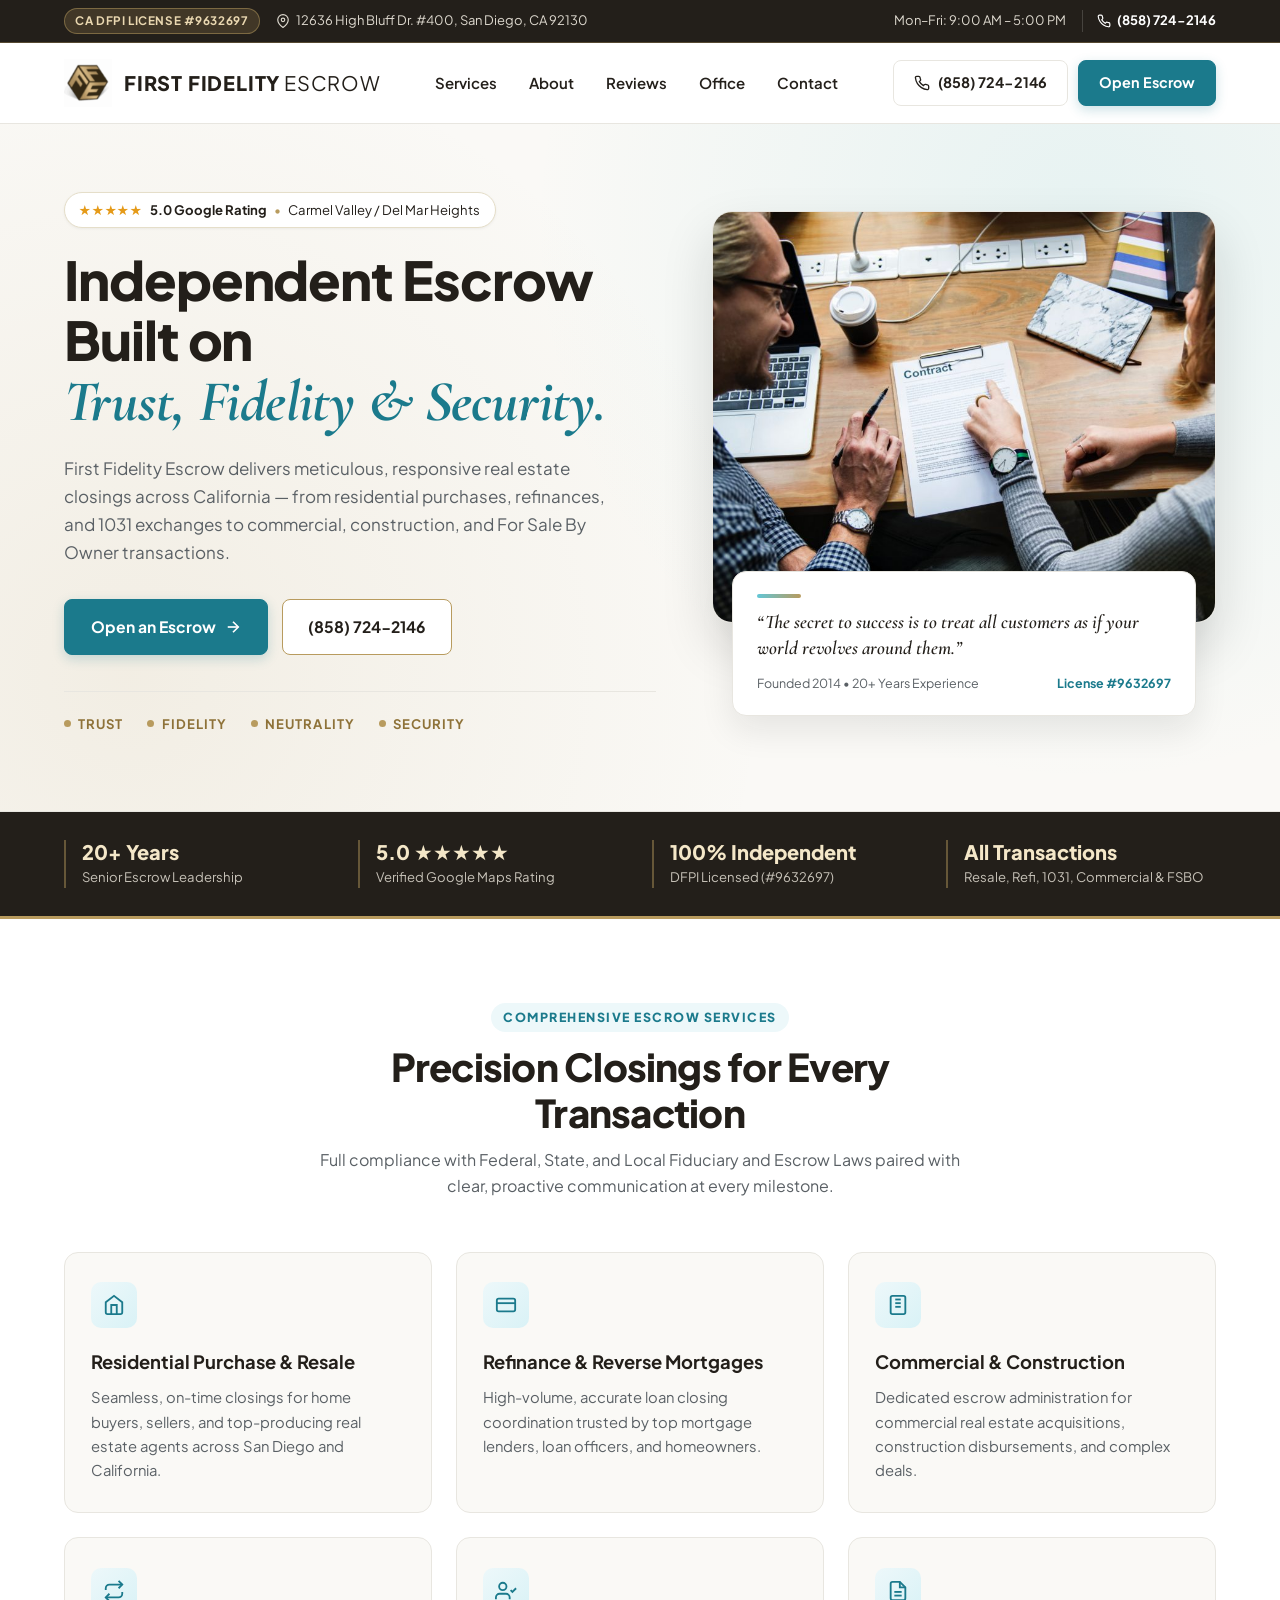
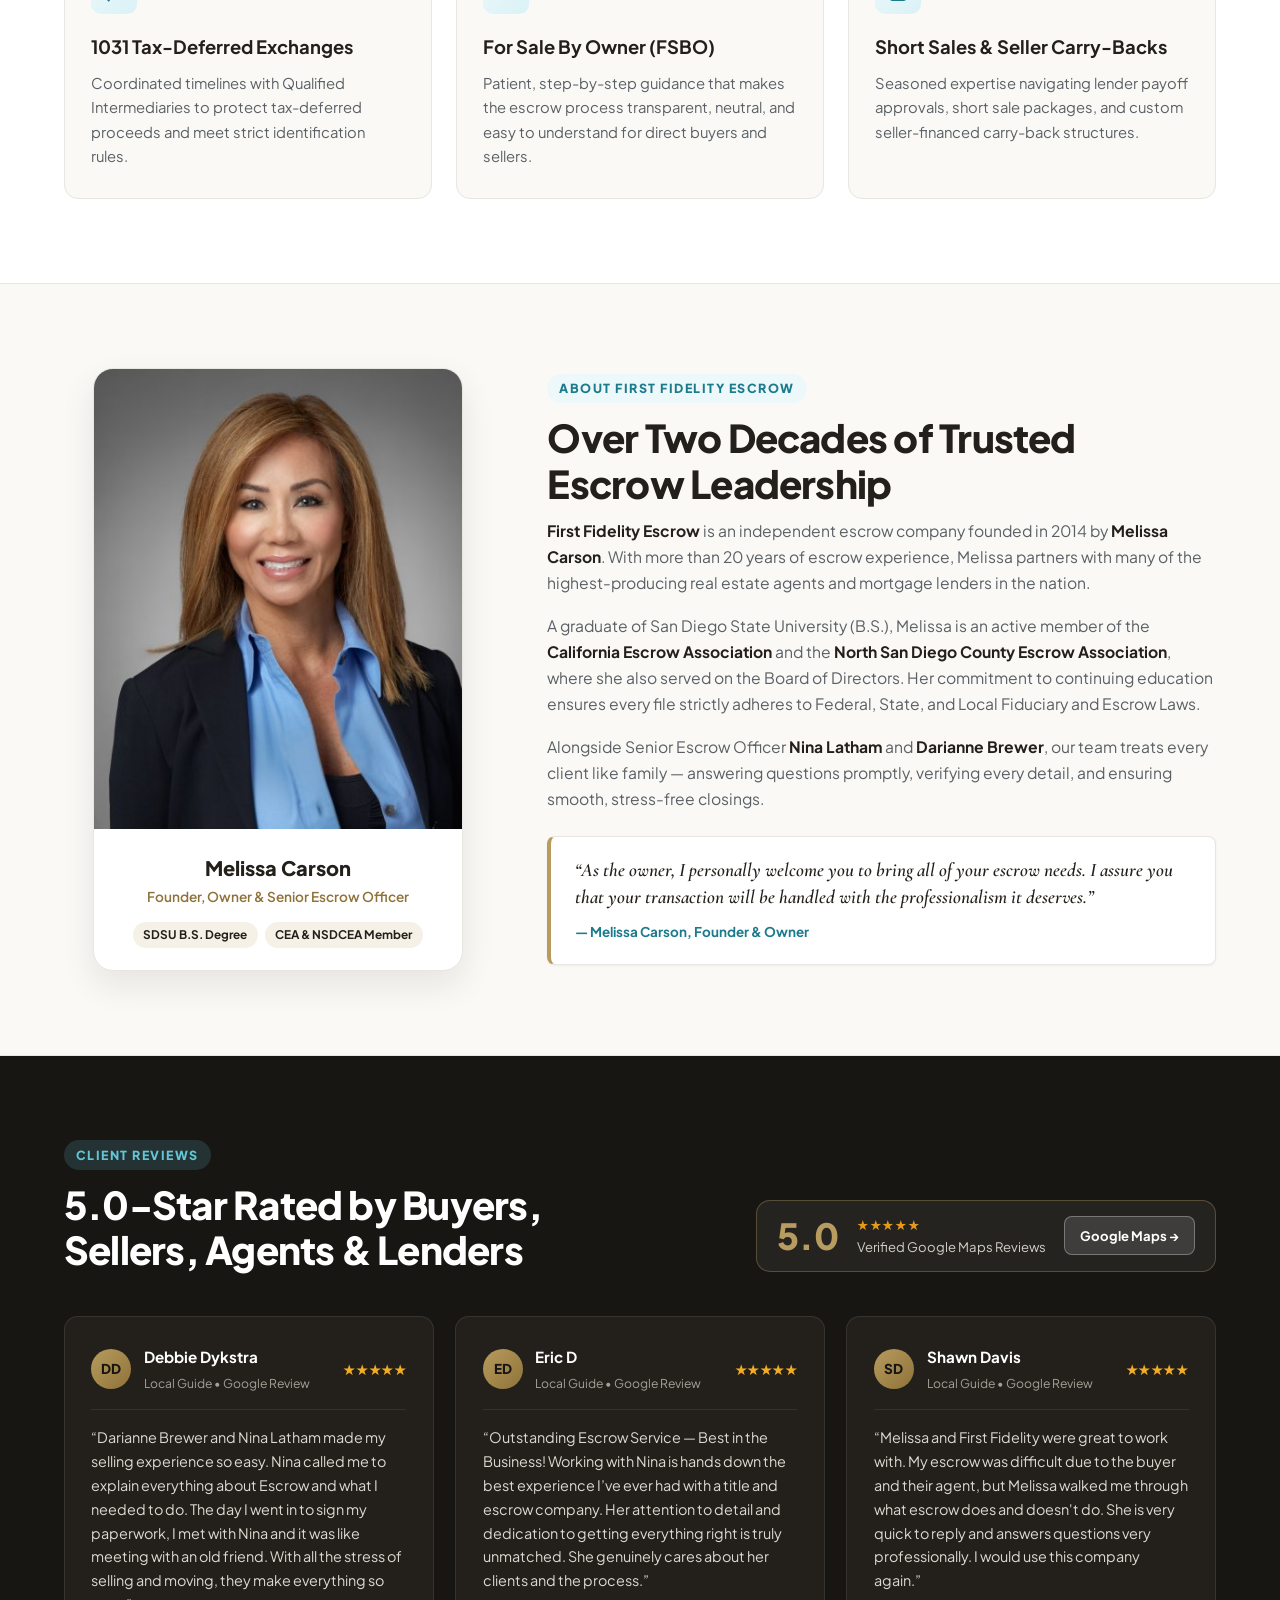
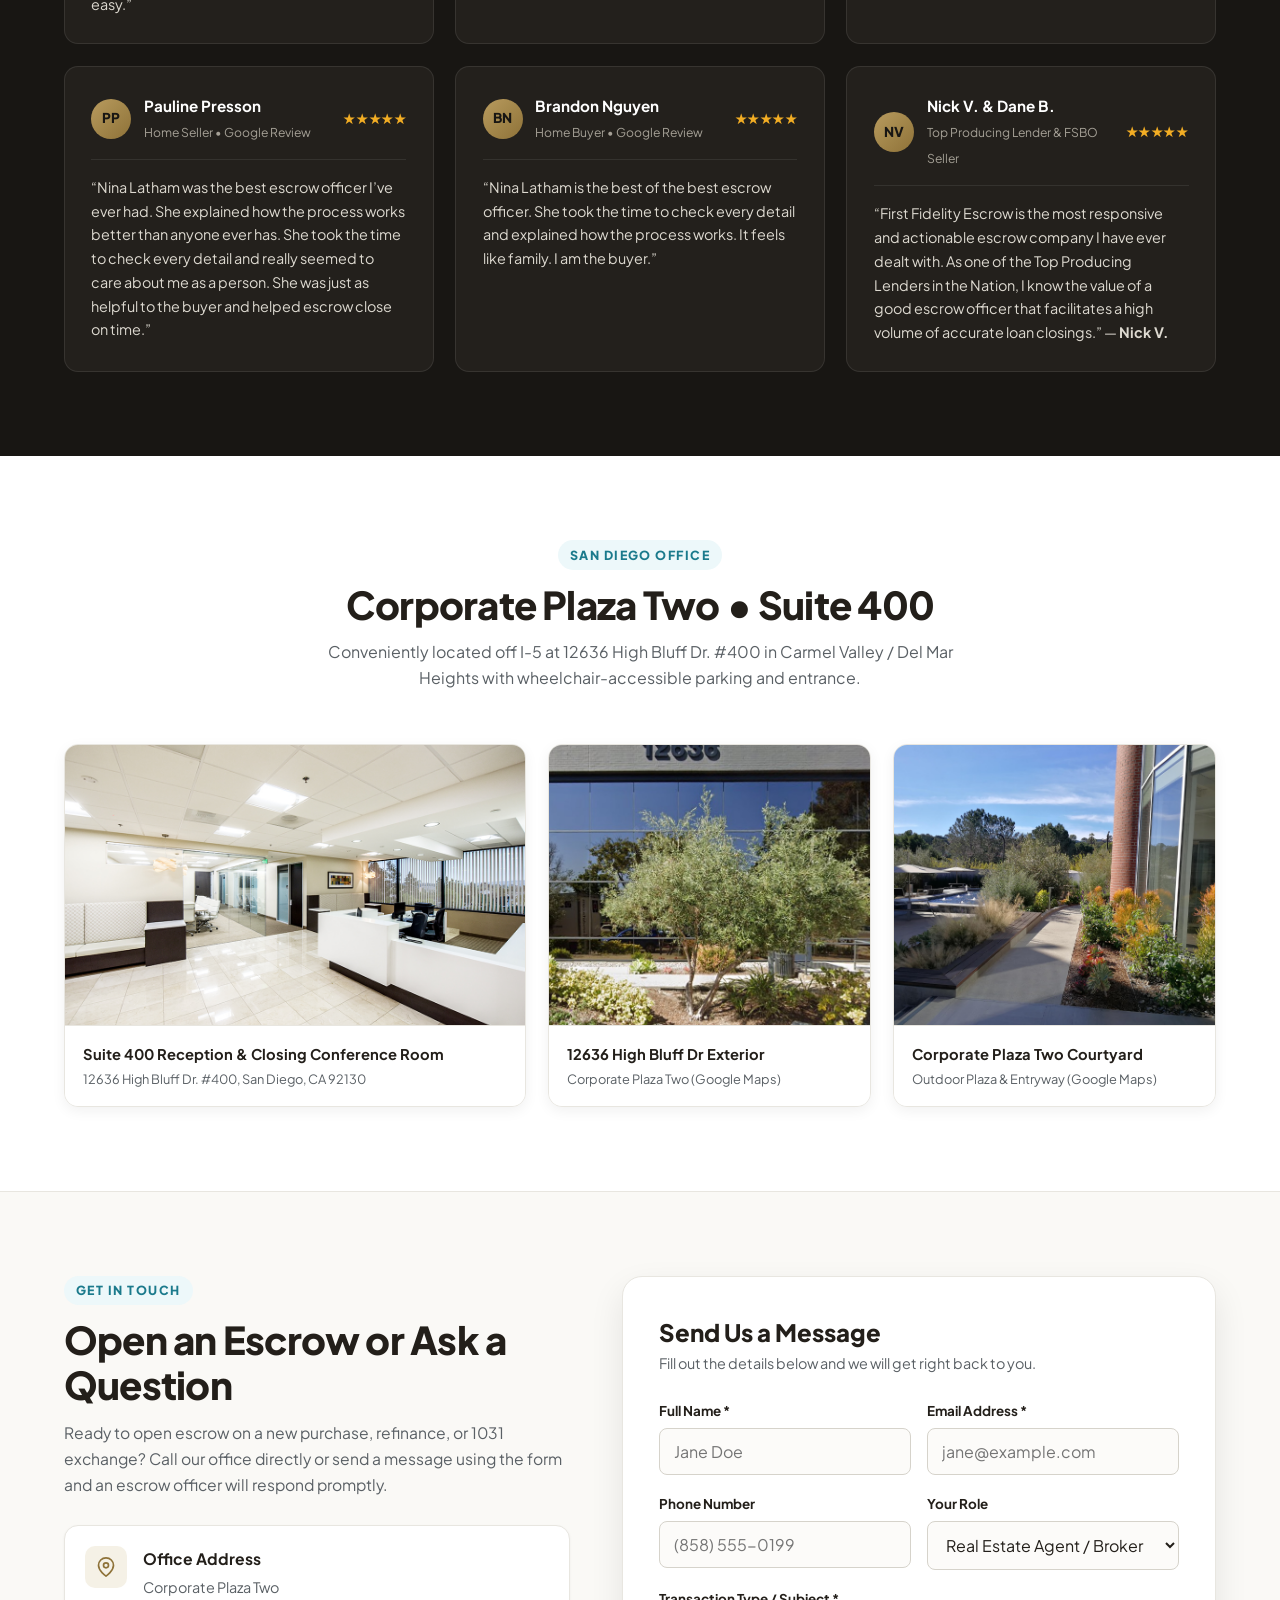
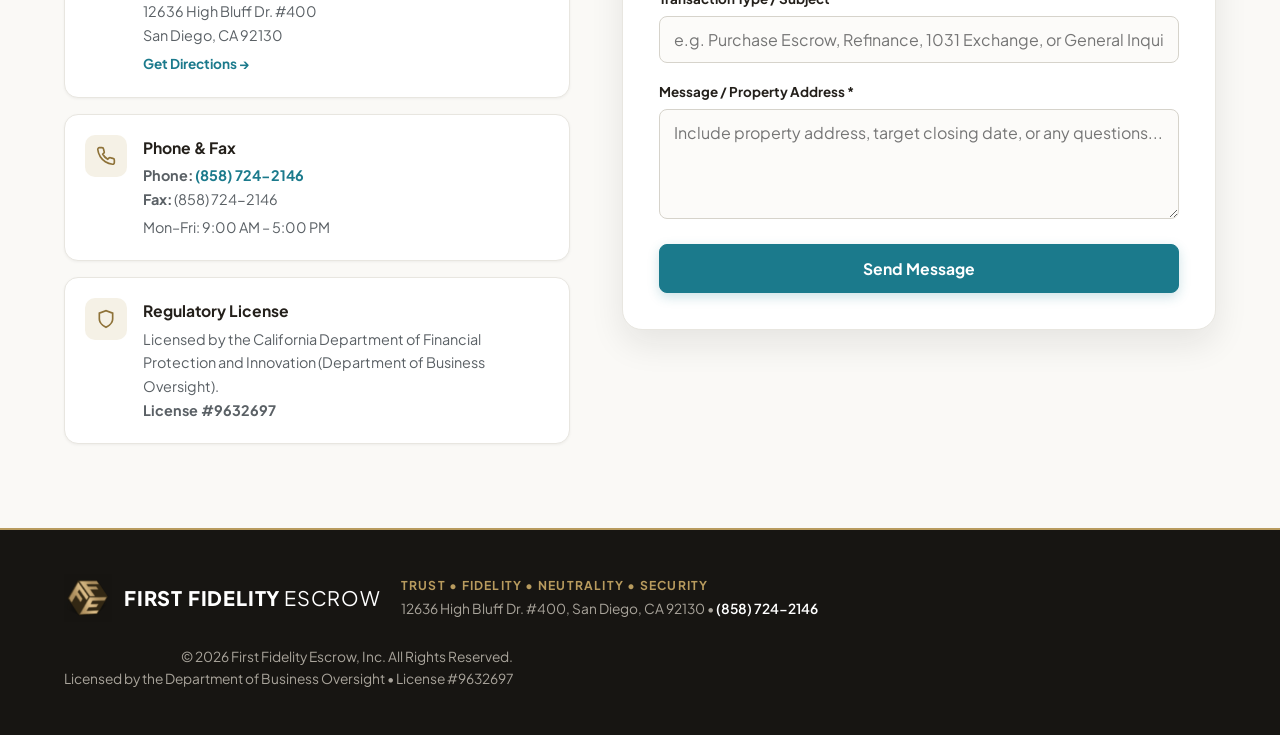
==== commit 52c36e6c: "Enlarge logo wordmark and remove small bottom slogan from logo" ====
--- a/index.html
+++ b/index.html
@@ -36,7 +36,8 @@
   <header class="site-header" id="top">
     <div class="container header-inner">
       <a href="#top" class="brand-logo" aria-label="First Fidelity Escrow Home">
-        <img src="images/logo.png" alt="First Fidelity Escrow — Trust • Fidelity • Neutrality • Security" class="nav-logo-img" />
+        <img src="images/favicon.png" alt="First Fidelity Escrow Icon" class="brand-cube-icon" />
+        <span class="brand-wordmark"><strong>FIRST FIDELITY</strong> ESCROW</span>
       </a>
 
       <nav class="main-nav" aria-label="Primary Navigation">
@@ -517,9 +518,10 @@
   <footer class="site-footer">
     <div class="container footer-inner">
       <div class="footer-brand">
-        <div class="footer-logo-card">
-          <img src="images/logo.png" alt="First Fidelity Escrow Logo" />
-        </div>
+        <a href="#top" class="brand-logo brand-logo-footer" aria-label="First Fidelity Escrow Home">
+          <img src="images/favicon.png" alt="First Fidelity Escrow Icon" class="brand-cube-icon" />
+          <span class="brand-wordmark"><strong>FIRST FIDELITY</strong> ESCROW</span>
+        </a>
         <div>
           <p class="footer-motto">TRUST &bull; FIDELITY &bull; NEUTRALITY &bull; SECURITY</p>
           <p class="footer-contact">12636 High Bluff Dr. #400, San Diego, CA 92130 &bull; <a href="tel:8587242146">(858) 724-2146</a></p>
--- a/styles.css
+++ b/styles.css
@@ -147,15 +147,34 @@
 }
 
 .brand-logo {
-  display: flex;
-  align-items: center;
+  display: inline-flex;
+  align-items: center;
+  gap: 0.75rem;
   flex-shrink: 0;
 }
 
-.nav-logo-img {
-  height: 54px;
-  width: auto;
+.brand-cube-icon {
+  height: 48px;
+  width: 48px;
   object-fit: contain;
+  flex-shrink: 0;
+}
+
+.brand-wordmark {
+  font-size: 1.25rem;
+  font-weight: 400;
+  letter-spacing: 0.04em;
+  color: var(--ffe-charcoal);
+  line-height: 1.1;
+  white-space: nowrap;
+}
+
+.brand-wordmark strong {
+  font-weight: 800;
+}
+
+.brand-logo-footer .brand-wordmark {
+  color: #FFFFFF;
 }
 
 .main-nav {
@@ -1239,8 +1258,13 @@
     height: 70px;
   }
 
-  .nav-logo-img {
-    height: 44px;
+  .brand-cube-icon {
+    height: 38px;
+    width: 38px;
+  }
+
+  .brand-wordmark {
+    font-size: 1rem;
   }
 
   .header-actions .btn-primary {
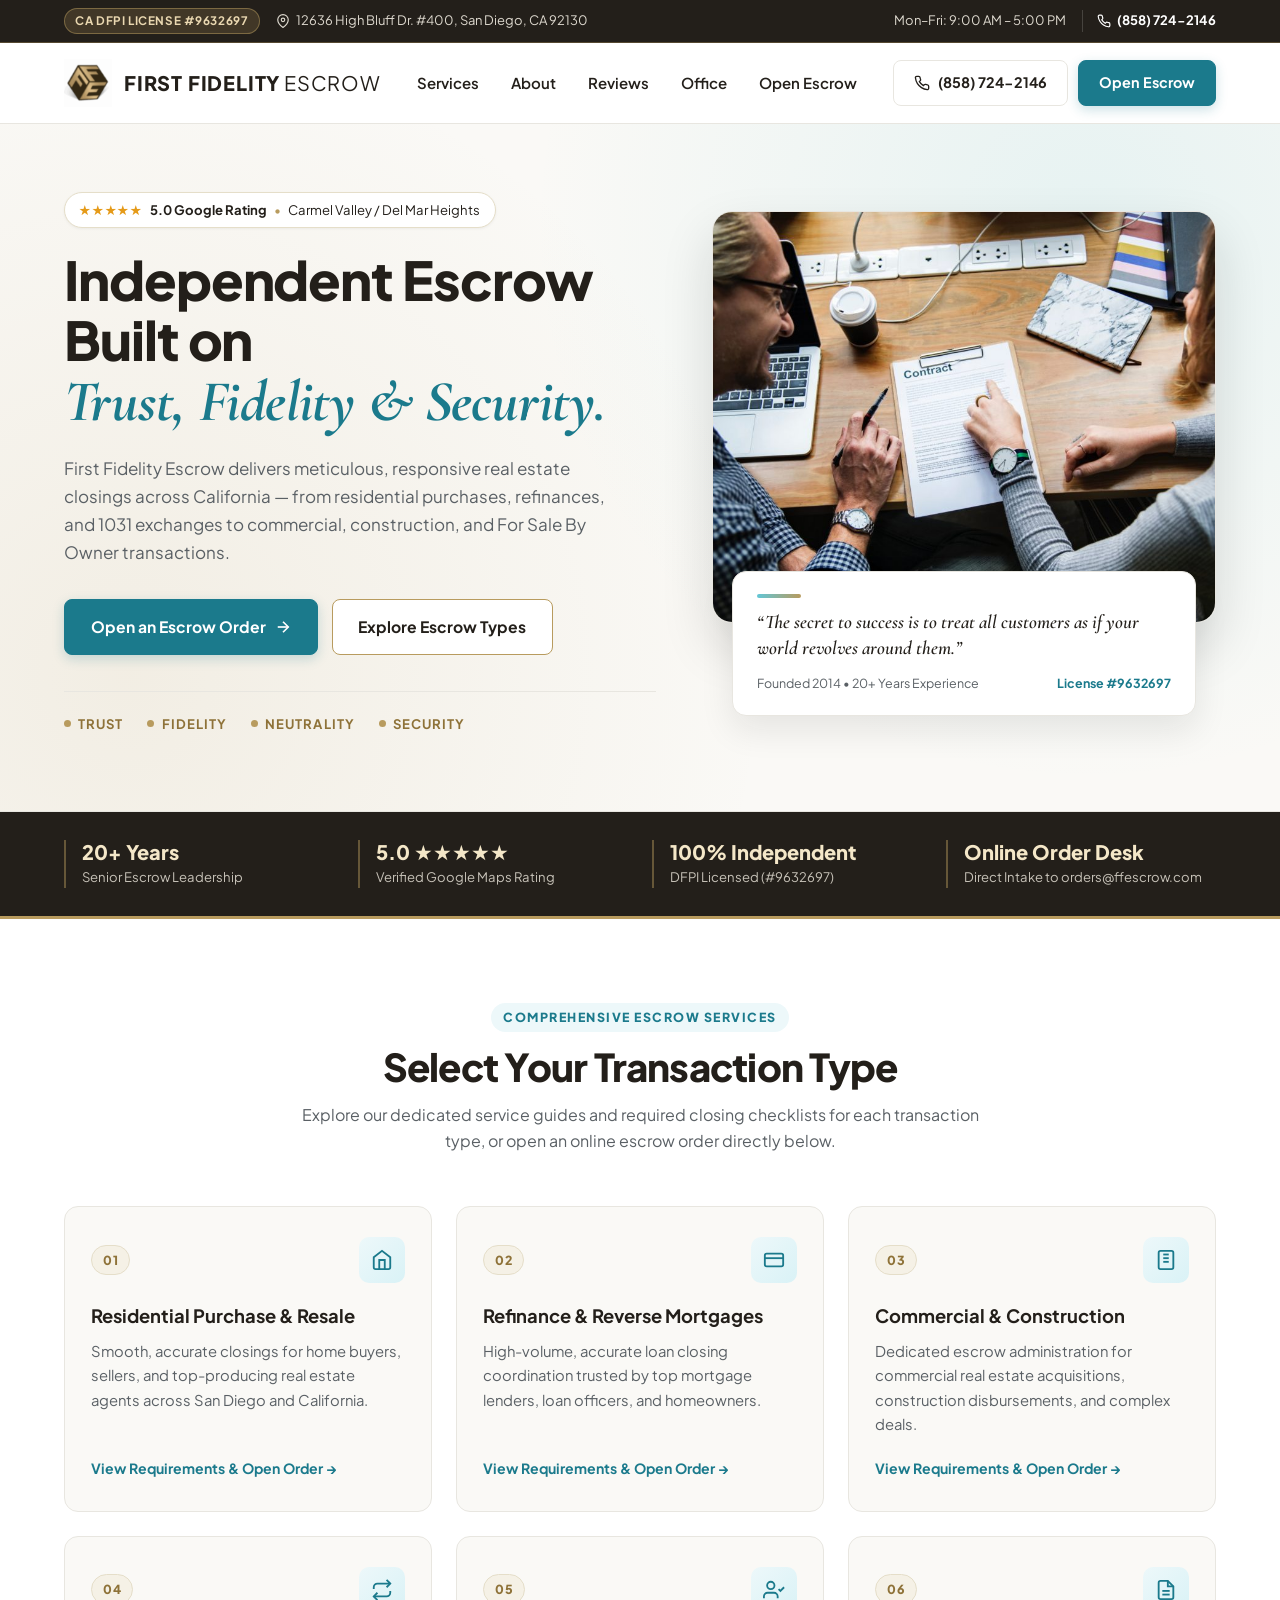
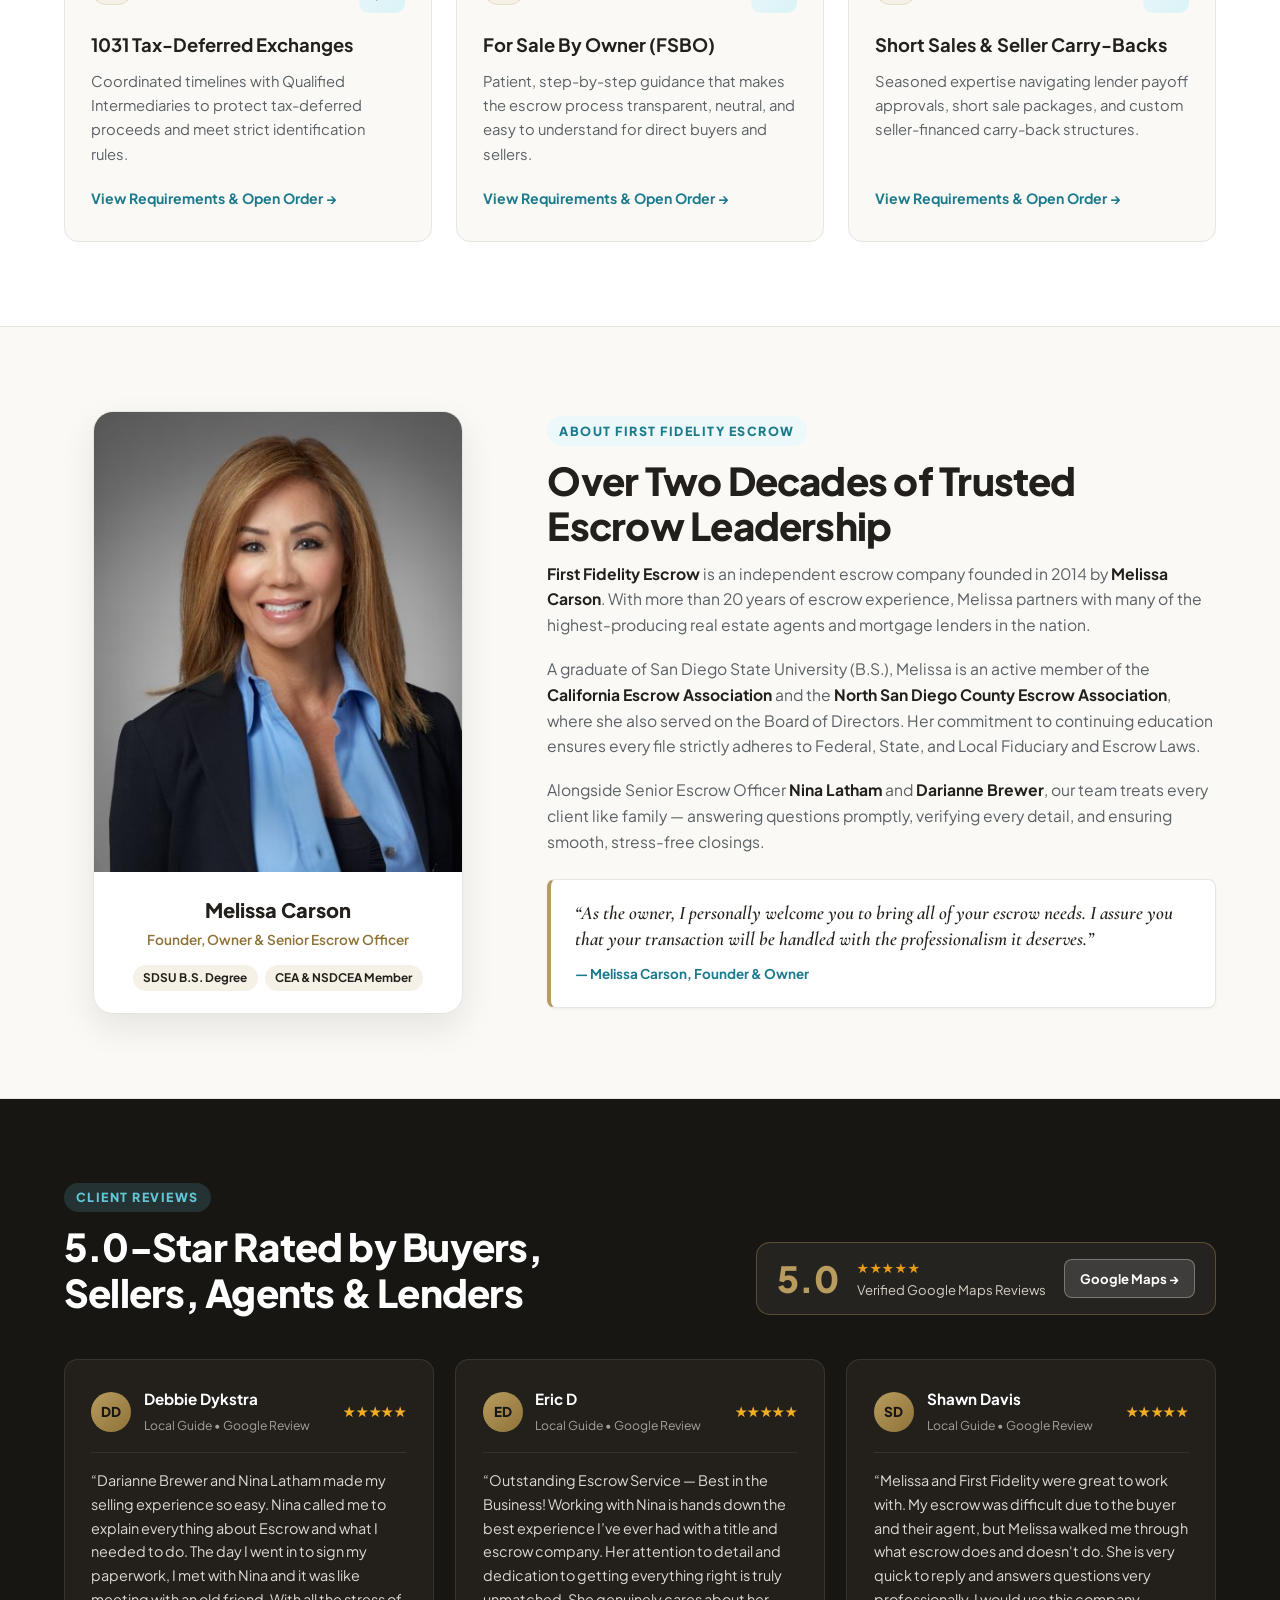
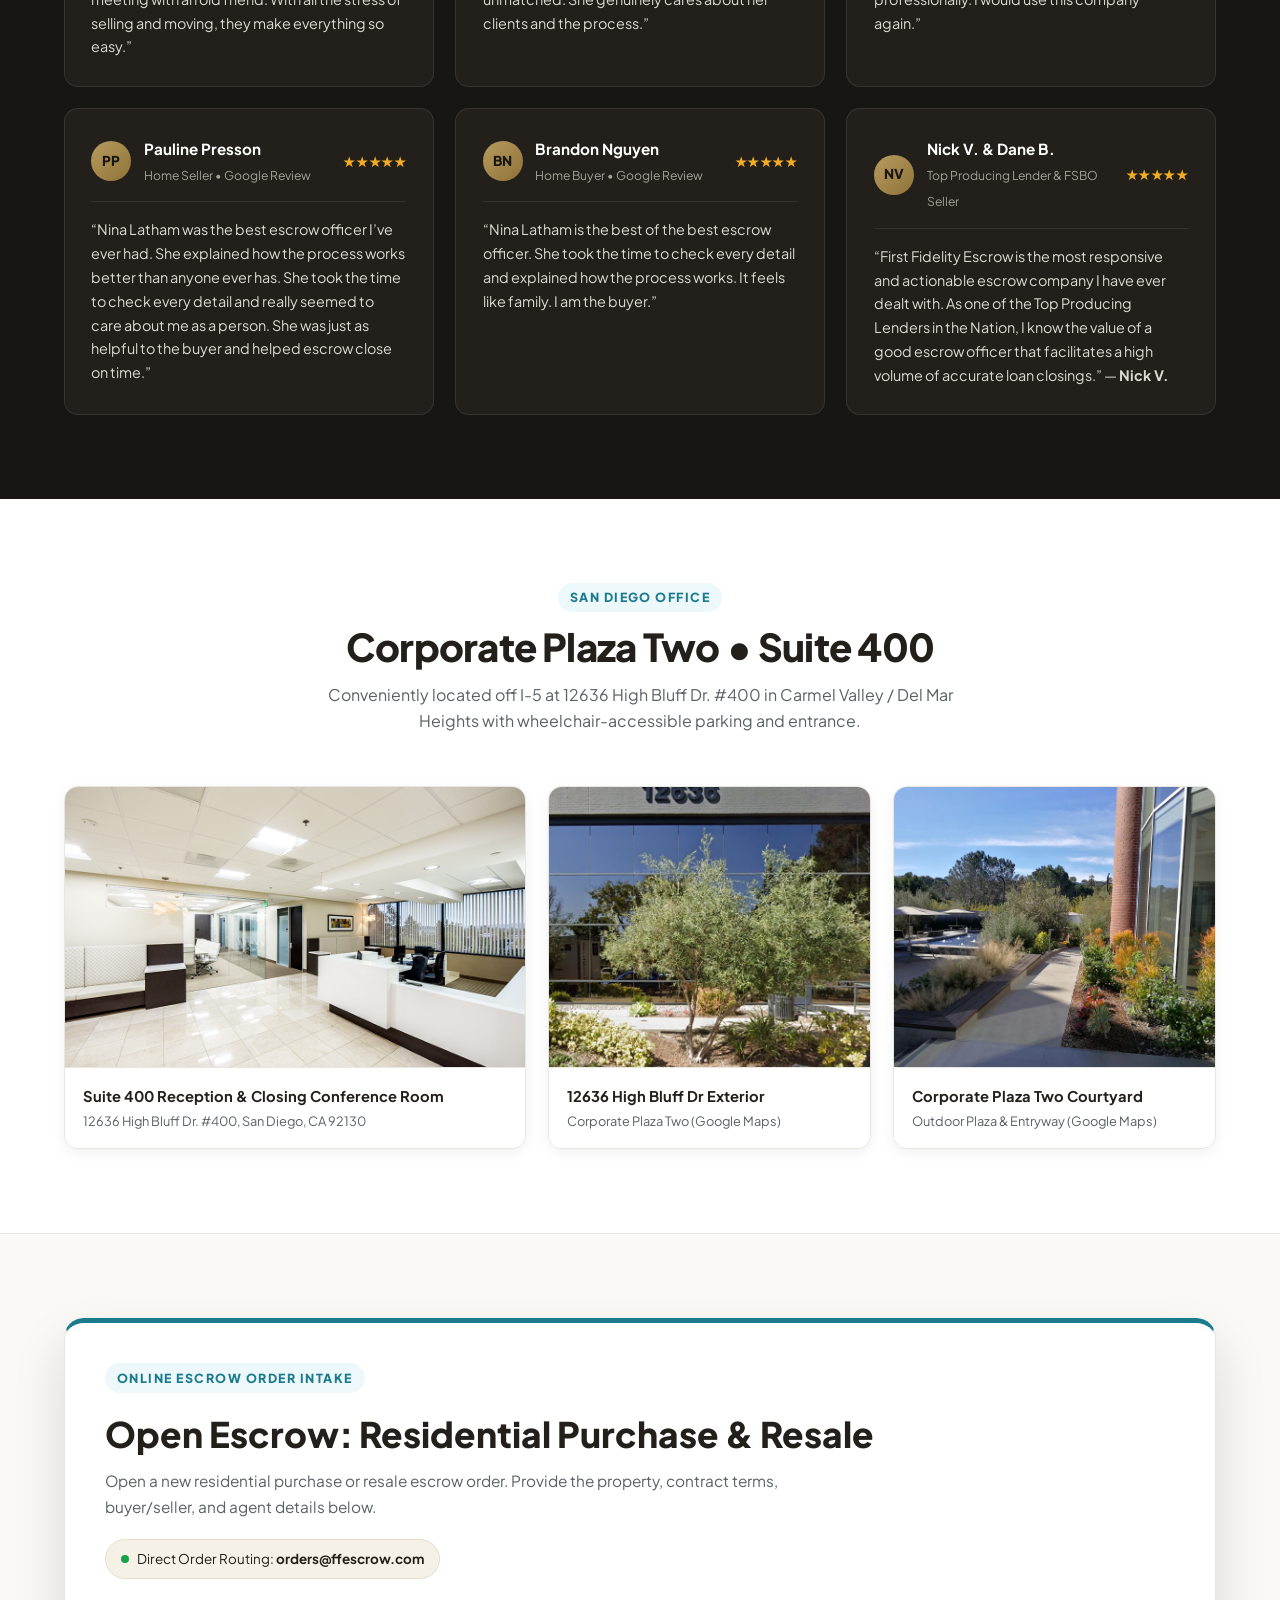
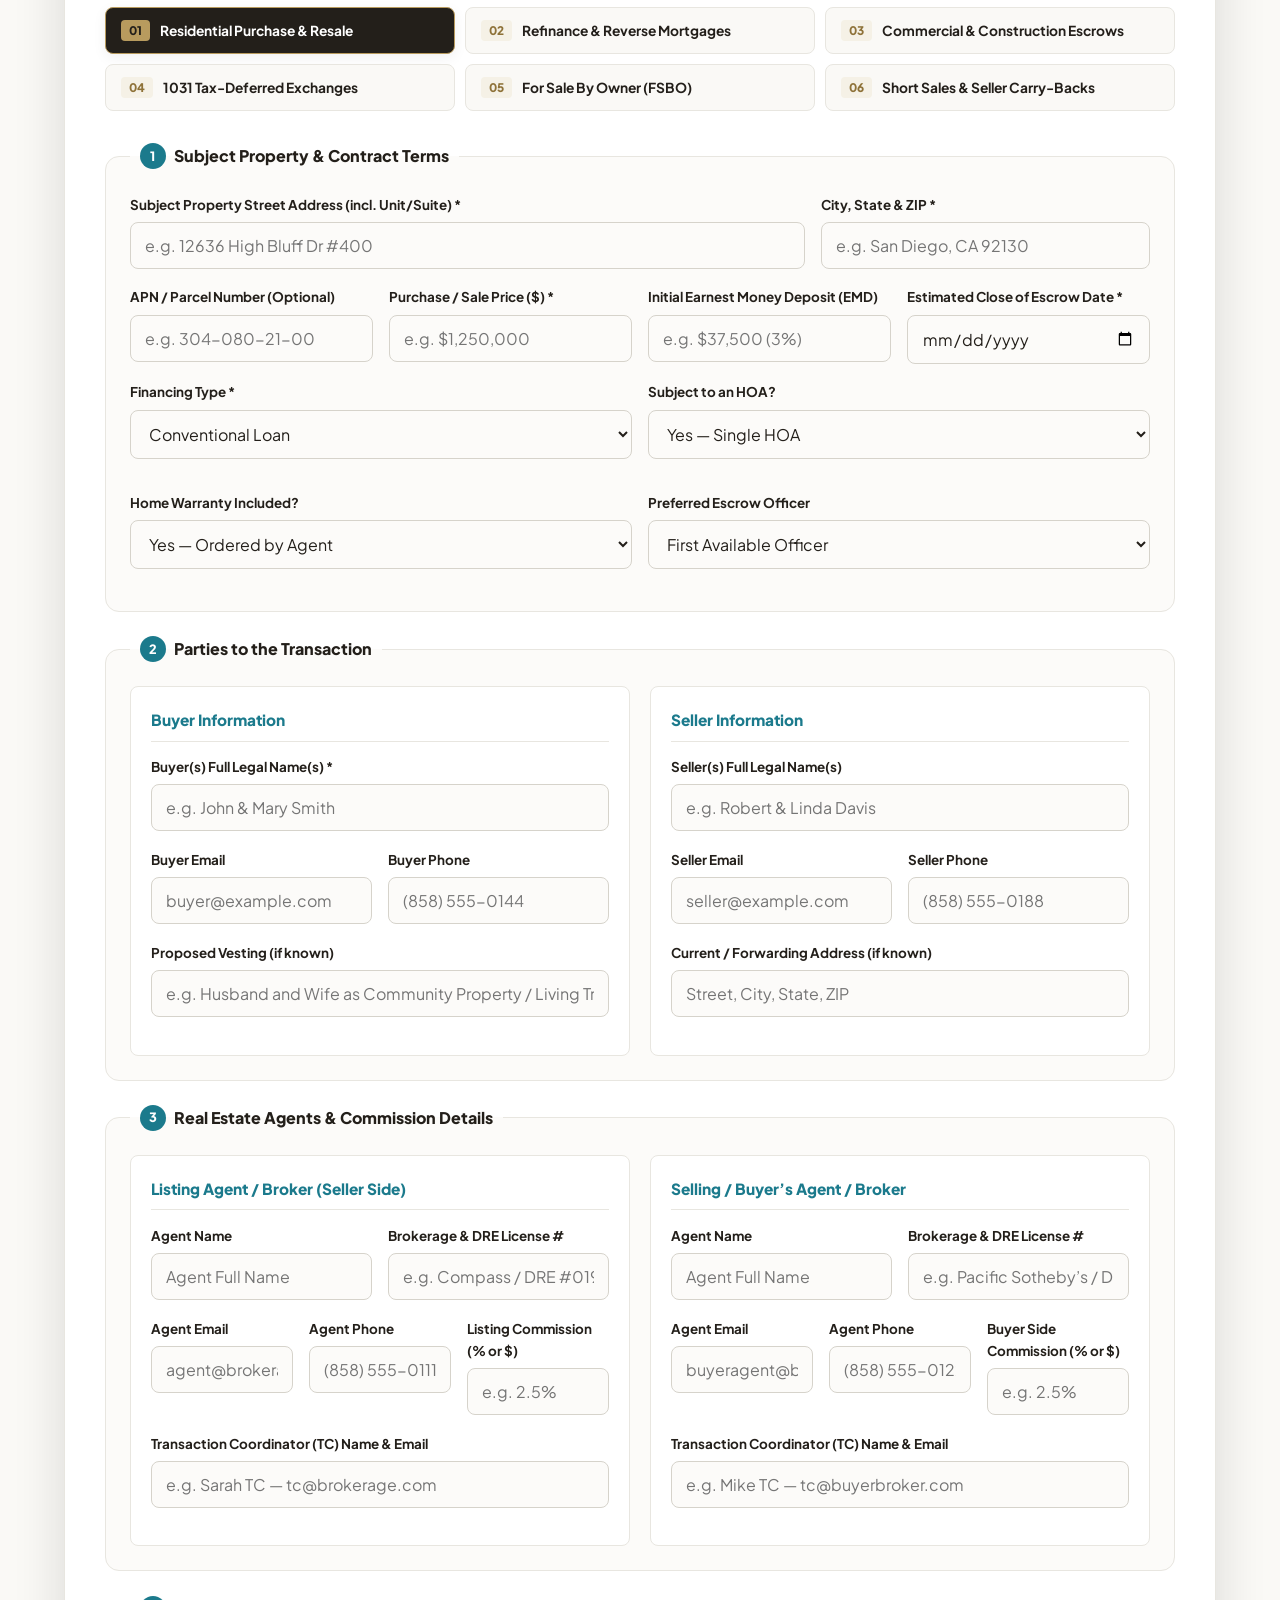
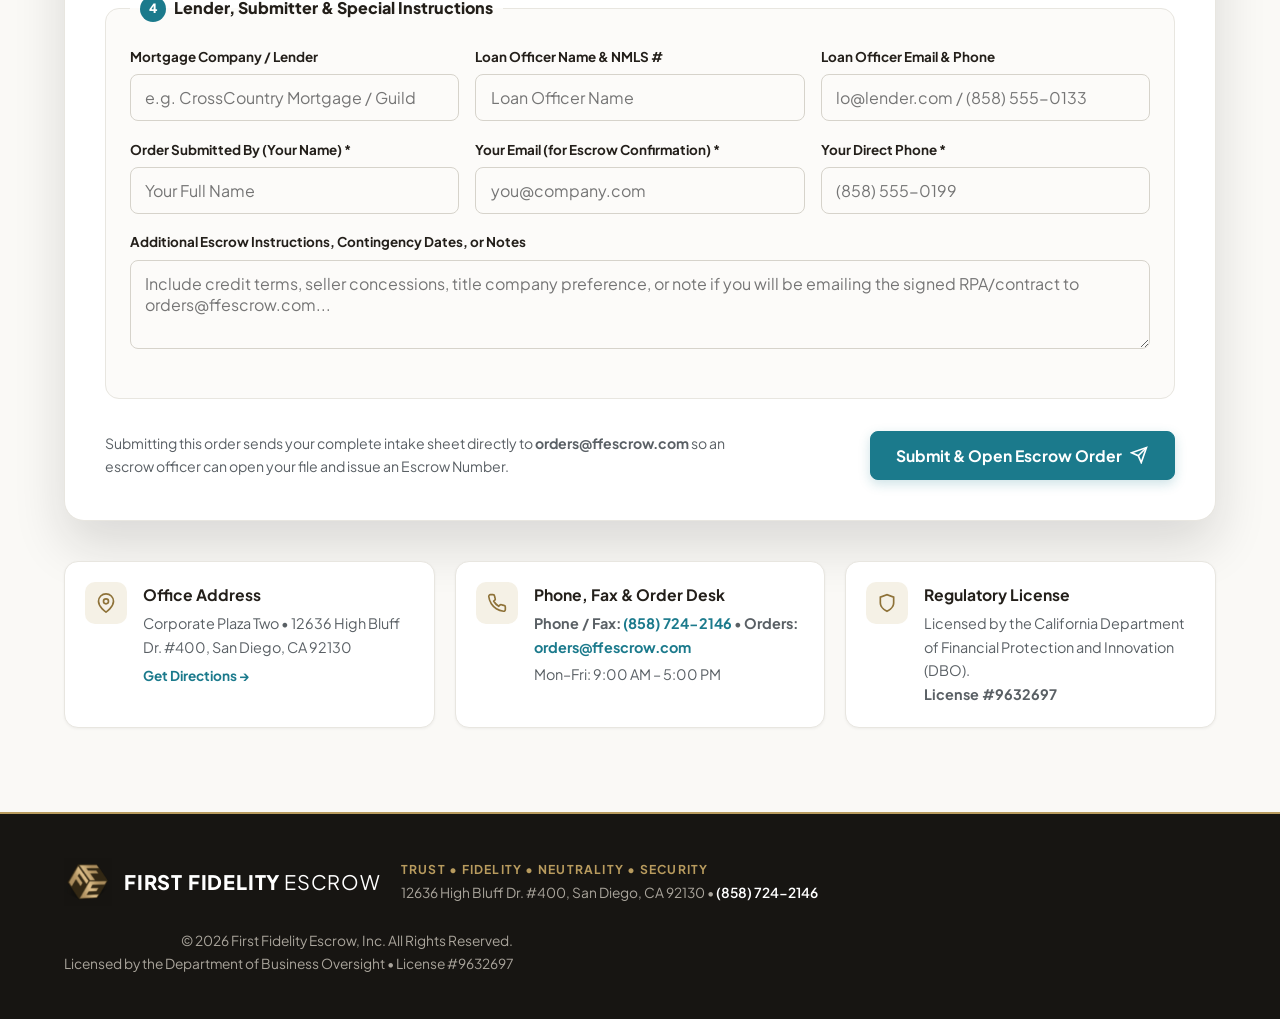
==== commit 81194531: "Add individual service pages and dynamic Open Escrow order forms routing to orders@ffescrow.com" ====
--- a/index.html
+++ b/index.html
@@ -35,7 +35,7 @@
   <!-- Sticky Glass Header with Mobile Drawer -->
   <header class="site-header" id="top">
     <div class="container header-inner">
-      <a href="#top" class="brand-logo" aria-label="First Fidelity Escrow Home">
+      <a href="index.html" class="brand-logo" aria-label="First Fidelity Escrow Home">
         <img src="images/favicon.png" alt="First Fidelity Escrow Icon" class="brand-cube-icon" />
         <span class="brand-wordmark"><strong>FIRST FIDELITY</strong> ESCROW</span>
       </a>
@@ -45,7 +45,7 @@
         <a href="#about">About</a>
         <a href="#reviews">Reviews</a>
         <a href="#office">Office</a>
-        <a href="#contact">Contact</a>
+        <a href="#open-escrow">Open Escrow</a>
       </nav>
 
       <div class="header-actions">
@@ -53,7 +53,7 @@
           <svg width="16" height="16" viewBox="0 0 24 24" fill="none" stroke="currentColor" stroke-width="2" aria-hidden="true"><path d="M22 16.92v3a2 2 0 0 1-2.18 2 19.79 19.79 0 0 1-8.63-3.07 19.5 19.5 0 0 1-6-6 19.79 19.79 0 0 1-3.07-8.67A2 2 0 0 1 4.11 2h3a2 2 0 0 1 2 1.72 12.84 12.84 0 0 0 .7 2.81 2 2 0 0 1-.45 2.11L8.09 9.91a16 16 0 0 0 6 6l1.27-1.27a2 2 0 0 1 2.11-.45 12.84 12.84 0 0 0 2.81.7A2 2 0 0 1 22 16.92z"/></svg>
           <span>(858) 724-2146</span>
         </a>
-        <a href="#contact" class="btn btn-primary">Open Escrow</a>
+        <a href="#open-escrow" class="btn btn-primary">Open Escrow</a>
 
         <button type="button" class="menu-toggle" id="menuToggle" aria-label="Toggle navigation menu" aria-expanded="false" aria-controls="mobileDrawer">
           <span class="hamburger-bar"></span>
@@ -67,14 +67,18 @@
     <div class="mobile-drawer" id="mobileDrawer" hidden>
       <div class="container mobile-drawer-inner">
         <nav class="mobile-nav" aria-label="Mobile Navigation">
-          <a href="#services" class="mobile-link">Escrow Services</a>
+          <a href="residential-purchase.html" class="mobile-link">01. Residential Purchase &amp; Resale</a>
+          <a href="refinance-reverse.html" class="mobile-link">02. Refinance &amp; Reverse Mortgages</a>
+          <a href="commercial-construction.html" class="mobile-link">03. Commercial &amp; Construction</a>
+          <a href="1031-exchange.html" class="mobile-link">04. 1031 Tax-Deferred Exchanges</a>
+          <a href="fsbo.html" class="mobile-link">05. For Sale By Owner (FSBO)</a>
+          <a href="short-sales-carryback.html" class="mobile-link">06. Short Sales &amp; Seller Carry-Backs</a>
           <a href="#about" class="mobile-link">About Melissa &amp; Team</a>
           <a href="#reviews" class="mobile-link">5.0★ Google Reviews</a>
-          <a href="#office" class="mobile-link">San Diego Office</a>
-          <a href="#contact" class="mobile-link">Contact &amp; Open Escrow</a>
+          <a href="#open-escrow" class="mobile-link">Open an Escrow Order</a>
         </nav>
         <div class="mobile-drawer-cta">
-          <a href="#contact" class="btn btn-primary btn-block mobile-link">Open an Escrow</a>
+          <a href="#open-escrow" class="btn btn-primary btn-block mobile-link">Open an Escrow Order</a>
           <a href="tel:8587242146" class="btn btn-outline btn-block">Call (858) 724-2146</a>
         </div>
         <p class="mobile-drawer-meta">
@@ -105,11 +109,11 @@
         </p>
 
         <div class="hero-cta-group">
-          <a href="#contact" class="btn btn-primary btn-lg">
-            <span>Open an Escrow</span>
+          <a href="#open-escrow" class="btn btn-primary btn-lg">
+            <span>Open an Escrow Order</span>
             <svg width="18" height="18" viewBox="0 0 24 24" fill="none" stroke="currentColor" stroke-width="2.2" aria-hidden="true"><line x1="5" y1="12" x2="19" y2="12"/><polyline points="12 5 19 12 12 19"/></svg>
           </a>
-          <a href="tel:8587242146" class="btn btn-outline btn-lg">(858) 724-2146</a>
+          <a href="#services" class="btn btn-outline btn-lg">Explore Escrow Types</a>
         </div>
 
         <div class="pillars-row" aria-label="Core Values">
@@ -166,68 +170,104 @@
         <span>DFPI Licensed (#9632697)</span>
       </div>
       <div class="metric-item">
-        <strong>All Transactions</strong>
-        <span>Resale, Refi, 1031, Commercial &amp; FSBO</span>
-      </div>
-    </div>
-  </section>
-
-  <!-- Services Section -->
+        <strong>Online Order Desk</strong>
+        <span>Direct Intake to orders@ffescrow.com</span>
+      </div>
+    </div>
+  </section>
+
+  <!-- Services Section (Links to Individual Pages + Direct Order Buttons) -->
   <section id="services" class="section services-section">
     <div class="container">
       <div class="section-heading">
         <span class="eyebrow">Comprehensive Escrow Services</span>
-        <h2>Precision Closings for Every Transaction</h2>
-        <p>Full compliance with Federal, State, and Local Fiduciary and Escrow Laws paired with clear, proactive communication at every milestone.</p>
+        <h2>Select Your Transaction Type</h2>
+        <p>Explore our dedicated service guides and required closing checklists for each transaction type, or open an online escrow order directly below.</p>
       </div>
 
       <div class="services-grid">
         <article class="service-card">
-          <div class="service-icon-wrap">
-            <svg width="22" height="22" viewBox="0 0 24 24" fill="none" stroke="currentColor" stroke-width="2"><path d="M3 9l9-7 9 7v11a2 2 0 0 1-2 2H5a2 2 0 0 1-2-2z"/><polyline points="9 22 9 12 15 12 15 22"/></svg>
-          </div>
-          <h3>Residential Purchase &amp; Resale</h3>
-          <p>Seamless, on-time closings for home buyers, sellers, and top-producing real estate agents across San Diego and California.</p>
+          <div class="service-card-top">
+            <span class="service-num-badge">01</span>
+            <div class="service-icon-wrap">
+              <svg width="22" height="22" viewBox="0 0 24 24" fill="none" stroke="currentColor" stroke-width="2"><path d="M3 9l9-7 9 7v11a2 2 0 0 1-2 2H5a2 2 0 0 1-2-2z"/><polyline points="9 22 9 12 15 12 15 22"/></svg>
+            </div>
+          </div>
+          <h3><a href="residential-purchase.html">Residential Purchase &amp; Resale</a></h3>
+          <p>Smooth, accurate closings for home buyers, sellers, and top-producing real estate agents across San Diego and California.</p>
+          <div class="service-card-actions">
+            <a href="residential-purchase.html" class="service-link">View Requirements &amp; Open Order &rarr;</a>
+          </div>
         </article>
 
         <article class="service-card">
-          <div class="service-icon-wrap">
-            <svg width="22" height="22" viewBox="0 0 24 24" fill="none" stroke="currentColor" stroke-width="2"><rect x="2" y="5" width="20" height="14" rx="2"/><line x1="2" y1="10" x2="22" y2="10"/></svg>
-          </div>
-          <h3>Refinance &amp; Reverse Mortgages</h3>
+          <div class="service-card-top">
+            <span class="service-num-badge">02</span>
+            <div class="service-icon-wrap">
+              <svg width="22" height="22" viewBox="0 0 24 24" fill="none" stroke="currentColor" stroke-width="2"><rect x="2" y="5" width="20" height="14" rx="2"/><line x1="2" y1="10" x2="22" y2="10"/></svg>
+            </div>
+          </div>
+          <h3><a href="refinance-reverse.html">Refinance &amp; Reverse Mortgages</a></h3>
           <p>High-volume, accurate loan closing coordination trusted by top mortgage lenders, loan officers, and homeowners.</p>
+          <div class="service-card-actions">
+            <a href="refinance-reverse.html" class="service-link">View Requirements &amp; Open Order &rarr;</a>
+          </div>
         </article>
 
         <article class="service-card">
-          <div class="service-icon-wrap">
-            <svg width="22" height="22" viewBox="0 0 24 24" fill="none" stroke="currentColor" stroke-width="2"><rect x="4" y="2" width="16" height="20" rx="2"/><line x1="9" y1="6" x2="15" y2="6"/><line x1="9" y1="10" x2="15" y2="10"/><line x1="9" y1="14" x2="15" y2="14"/></svg>
-          </div>
-          <h3>Commercial &amp; Construction</h3>
+          <div class="service-card-top">
+            <span class="service-num-badge">03</span>
+            <div class="service-icon-wrap">
+              <svg width="22" height="22" viewBox="0 0 24 24" fill="none" stroke="currentColor" stroke-width="2"><rect x="4" y="2" width="16" height="20" rx="2"/><line x1="9" y1="6" x2="15" y2="6"/><line x1="9" y1="10" x2="15" y2="10"/><line x1="9" y1="14" x2="15" y2="14"/></svg>
+            </div>
+          </div>
+          <h3><a href="commercial-construction.html">Commercial &amp; Construction</a></h3>
           <p>Dedicated escrow administration for commercial real estate acquisitions, construction disbursements, and complex deals.</p>
+          <div class="service-card-actions">
+            <a href="commercial-construction.html" class="service-link">View Requirements &amp; Open Order &rarr;</a>
+          </div>
         </article>
 
         <article class="service-card">
-          <div class="service-icon-wrap">
-            <svg width="22" height="22" viewBox="0 0 24 24" fill="none" stroke="currentColor" stroke-width="2"><polyline points="17 1 21 5 17 9"/><path d="M3 11V9a4 4 0 0 1 4-4h14"/><polyline points="7 23 3 19 7 15"/><path d="M21 13v2a4 4 0 0 1-4 4H3"/></svg>
-          </div>
-          <h3>1031 Tax-Deferred Exchanges</h3>
+          <div class="service-card-top">
+            <span class="service-num-badge">04</span>
+            <div class="service-icon-wrap">
+              <svg width="22" height="22" viewBox="0 0 24 24" fill="none" stroke="currentColor" stroke-width="2"><polyline points="17 1 21 5 17 9"/><path d="M3 11V9a4 4 0 0 1 4-4h14"/><polyline points="7 23 3 19 7 15"/><path d="M21 13v2a4 4 0 0 1-4 4H3"/></svg>
+            </div>
+          </div>
+          <h3><a href="1031-exchange.html">1031 Tax-Deferred Exchanges</a></h3>
           <p>Coordinated timelines with Qualified Intermediaries to protect tax-deferred proceeds and meet strict identification rules.</p>
+          <div class="service-card-actions">
+            <a href="1031-exchange.html" class="service-link">View Requirements &amp; Open Order &rarr;</a>
+          </div>
         </article>
 
         <article class="service-card">
-          <div class="service-icon-wrap">
-            <svg width="22" height="22" viewBox="0 0 24 24" fill="none" stroke="currentColor" stroke-width="2"><path d="M16 21v-2a4 4 0 0 0-4-4H5a4 4 0 0 0-4 4v2"/><circle cx="8.5" cy="7" r="4"/><polyline points="17 11 19 13 23 9"/></svg>
-          </div>
-          <h3>For Sale By Owner (FSBO)</h3>
+          <div class="service-card-top">
+            <span class="service-num-badge">05</span>
+            <div class="service-icon-wrap">
+              <svg width="22" height="22" viewBox="0 0 24 24" fill="none" stroke="currentColor" stroke-width="2"><path d="M16 21v-2a4 4 0 0 0-4-4H5a4 4 0 0 0-4 4v2"/><circle cx="8.5" cy="7" r="4"/><polyline points="17 11 19 13 23 9"/></svg>
+            </div>
+          </div>
+          <h3><a href="fsbo.html">For Sale By Owner (FSBO)</a></h3>
           <p>Patient, step-by-step guidance that makes the escrow process transparent, neutral, and easy to understand for direct buyers and sellers.</p>
+          <div class="service-card-actions">
+            <a href="fsbo.html" class="service-link">View Requirements &amp; Open Order &rarr;</a>
+          </div>
         </article>
 
         <article class="service-card">
-          <div class="service-icon-wrap">
-            <svg width="22" height="22" viewBox="0 0 24 24" fill="none" stroke="currentColor" stroke-width="2"><path d="M14 2H6a2 2 0 0 0-2 2v16a2 2 0 0 0 2 2h12a2 2 0 0 0 2-2V8z"/><polyline points="14 2 14 8 20 8"/><line x1="16" y1="13" x2="8" y2="13"/><line x1="16" y1="17" x2="8" y2="17"/></svg>
-          </div>
-          <h3>Short Sales &amp; Seller Carry-Backs</h3>
+          <div class="service-card-top">
+            <span class="service-num-badge">06</span>
+            <div class="service-icon-wrap">
+              <svg width="22" height="22" viewBox="0 0 24 24" fill="none" stroke="currentColor" stroke-width="2"><path d="M14 2H6a2 2 0 0 0-2 2v16a2 2 0 0 0 2 2h12a2 2 0 0 0 2-2V8z"/><polyline points="14 2 14 8 20 8"/><line x1="16" y1="13" x2="8" y2="13"/><line x1="16" y1="17" x2="8" y2="17"/></svg>
+            </div>
+          </div>
+          <h3><a href="short-sales-carryback.html">Short Sales &amp; Seller Carry-Backs</a></h3>
           <p>Seasoned expertise navigating lender payoff approvals, short sale packages, and custom seller-financed carry-back structures.</p>
+          <div class="service-card-actions">
+            <a href="short-sales-carryback.html" class="service-link">View Requirements &amp; Open Order &rarr;</a>
+          </div>
         </article>
       </div>
     </div>
@@ -416,100 +456,46 @@
     </div>
   </section>
 
-  <!-- Contact Form & Office Details Section -->
-  <section id="contact" class="section contact-section">
-    <div class="container contact-grid">
-      <div class="contact-details">
-        <span class="eyebrow">Get in Touch</span>
-        <h2>Open an Escrow or Ask a Question</h2>
-        <p class="contact-intro">
-          Ready to open escrow on a new purchase, refinance, or 1031 exchange? Call our office directly or send a message using the form and an escrow officer will respond promptly.
-        </p>
-
-        <div class="contact-cards">
-          <div class="contact-card">
-            <div class="contact-card-icon">
-              <svg width="20" height="20" viewBox="0 0 24 24" fill="none" stroke="currentColor" stroke-width="2"><path d="M21 10c0 7-9 13-9 13s-9-6-9-13a9 9 0 0 1 18 0z"/><circle cx="12" cy="10" r="3"/></svg>
-            </div>
-            <div>
-              <h3>Office Address</h3>
-              <p>Corporate Plaza Two<br />12636 High Bluff Dr. #400<br />San Diego, CA 92130</p>
-              <a href="https://www.google.com/maps/place/First+Fidelity+Escrow/@32.9476333,-117.2519938,15z/data=!3m1!4b1!4m6!3m5!1s0x80dc089fc832ee39:0xcc5b95352eee0476!8m2!3d32.9476157!4d-117.2417155!16s%2Fg%2F11b77f5hvq" target="_blank" rel="noopener noreferrer" class="text-link">Get Directions &rarr;</a>
-            </div>
-          </div>
-
-          <div class="contact-card">
-            <div class="contact-card-icon">
-              <svg width="20" height="20" viewBox="0 0 24 24" fill="none" stroke="currentColor" stroke-width="2"><path d="M22 16.92v3a2 2 0 0 1-2.18 2 19.79 19.79 0 0 1-8.63-3.07 19.5 19.5 0 0 1-6-6 19.79 19.79 0 0 1-3.07-8.67A2 2 0 0 1 4.11 2h3a2 2 0 0 1 2 1.72 12.84 12.84 0 0 0 .7 2.81 2 2 0 0 1-.45 2.11L8.09 9.91a16 16 0 0 0 6 6l1.27-1.27a2 2 0 0 1 2.11-.45 12.84 12.84 0 0 0 2.81.7A2 2 0 0 1 22 16.92z"/></svg>
-            </div>
-            <div>
-              <h3>Phone &amp; Fax</h3>
-              <p><strong>Phone:</strong> <a href="tel:8587242146">(858) 724-2146</a></p>
-              <p><strong>Fax:</strong> (858) 724-2146</p>
-              <p class="hours-inline">Mon–Fri: 9:00 AM – 5:00 PM</p>
-            </div>
-          </div>
-
-          <div class="contact-card">
-            <div class="contact-card-icon">
-              <svg width="20" height="20" viewBox="0 0 24 24" fill="none" stroke="currentColor" stroke-width="2"><path d="M12 22s8-4 8-10V5l-8-3-8 3v7c0 6 8 10 8 10z"/></svg>
-            </div>
-            <div>
-              <h3>Regulatory License</h3>
-              <p>Licensed by the California Department of Financial Protection and Innovation (Department of Business Oversight).</p>
-              <p><strong>License #9632697</strong></p>
-            </div>
-          </div>
-        </div>
-      </div>
-
-      <div class="form-panel">
-        <form id="contactForm" class="contact-form">
-          <h3>Send Us a Message</h3>
-          <p class="form-sub">Fill out the details below and we will get right back to you.</p>
-
-          <div class="form-row">
-            <div class="form-group">
-              <label for="name">Full Name *</label>
-              <input type="text" id="name" name="name" required autocomplete="name" placeholder="Jane Doe" />
-            </div>
-            <div class="form-group">
-              <label for="email">Email Address *</label>
-              <input type="email" id="email" name="email" required autocomplete="email" placeholder="jane@example.com" />
-            </div>
-          </div>
-
-          <div class="form-row">
-            <div class="form-group">
-              <label for="phone">Phone Number</label>
-              <input type="tel" id="phone" name="phone" autocomplete="tel" placeholder="(858) 555-0199" />
-            </div>
-            <div class="form-group">
-              <label for="role">Your Role</label>
-              <select id="role" name="role">
-                <option value="Real Estate Agent / Broker">Real Estate Agent / Broker</option>
-                <option value="Mortgage Lender / Loan Officer">Mortgage Lender / Loan Officer</option>
-                <option value="Home Buyer">Buyer</option>
-                <option value="Home Seller / FSBO">Seller / FSBO</option>
-                <option value="Escrow Officer (Careers Inquiry)">Escrow Officer (Careers)</option>
-                <option value="Other">Other</option>
-              </select>
-            </div>
-          </div>
-
-          <div class="form-group">
-            <label for="subject">Transaction Type / Subject *</label>
-            <input type="text" id="subject" name="subject" required placeholder="e.g. Purchase Escrow, Refinance, 1031 Exchange, or General Inquiry" />
-          </div>
-
-          <div class="form-group">
-            <label for="message">Message / Property Address *</label>
-            <textarea id="message" name="message" rows="4" required placeholder="Include property address, target closing date, or any questions..."></textarea>
-          </div>
-
-          <button type="submit" class="btn btn-primary btn-block btn-lg">Send Message</button>
-          <div id="formStatus" class="form-status" role="status" aria-live="polite" hidden></div>
-        </form>
+  <!-- Open Escrow Order Form & Contact Section -->
+  <section id="open-escrow" class="section contact-section">
+    <div class="container">
+      <!-- Dynamic Multi-Transaction Open Escrow Intake Widget -->
+      <div id="escrowOrderMount"></div>
+
+      <!-- Office Info Strip Below Form -->
+      <div class="contact-cards-row">
+        <div class="contact-card">
+          <div class="contact-card-icon">
+            <svg width="20" height="20" viewBox="0 0 24 24" fill="none" stroke="currentColor" stroke-width="2"><path d="M21 10c0 7-9 13-9 13s-9-6-9-13a9 9 0 0 1 18 0z"/><circle cx="12" cy="10" r="3"/></svg>
+          </div>
+          <div>
+            <h3>Office Address</h3>
+            <p>Corporate Plaza Two &bull; 12636 High Bluff Dr. #400, San Diego, CA 92130</p>
+            <a href="https://www.google.com/maps/place/First+Fidelity+Escrow/@32.9476333,-117.2519938,15z/data=!3m1!4b1!4m6!3m5!1s0x80dc089fc832ee39:0xcc5b95352eee0476!8m2!3d32.9476157!4d-117.2417155!16s%2Fg%2F11b77f5hvq" target="_blank" rel="noopener noreferrer" class="text-link">Get Directions &rarr;</a>
+          </div>
+        </div>
+
+        <div class="contact-card">
+          <div class="contact-card-icon">
+            <svg width="20" height="20" viewBox="0 0 24 24" fill="none" stroke="currentColor" stroke-width="2"><path d="M22 16.92v3a2 2 0 0 1-2.18 2 19.79 19.79 0 0 1-8.63-3.07 19.5 19.5 0 0 1-6-6 19.79 19.79 0 0 1-3.07-8.67A2 2 0 0 1 4.11 2h3a2 2 0 0 1 2 1.72 12.84 12.84 0 0 0 .7 2.81 2 2 0 0 1-.45 2.11L8.09 9.91a16 16 0 0 0 6 6l1.27-1.27a2 2 0 0 1 2.11-.45 12.84 12.84 0 0 0 2.81.7A2 2 0 0 1 22 16.92z"/></svg>
+          </div>
+          <div>
+            <h3>Phone, Fax &amp; Order Desk</h3>
+            <p><strong>Phone / Fax:</strong> <a href="tel:8587242146">(858) 724-2146</a> &bull; <strong>Orders:</strong> <a href="mailto:orders@ffescrow.com">orders@ffescrow.com</a></p>
+            <p class="hours-inline">Mon–Fri: 9:00 AM – 5:00 PM</p>
+          </div>
+        </div>
+
+        <div class="contact-card">
+          <div class="contact-card-icon">
+            <svg width="20" height="20" viewBox="0 0 24 24" fill="none" stroke="currentColor" stroke-width="2"><path d="M12 22s8-4 8-10V5l-8-3-8 3v7c0 6 8 10 8 10z"/></svg>
+          </div>
+          <div>
+            <h3>Regulatory License</h3>
+            <p>Licensed by the California Department of Financial Protection and Innovation (DBO).</p>
+            <p><strong>License #9632697</strong></p>
+          </div>
+        </div>
       </div>
     </div>
   </section>
@@ -518,7 +504,7 @@
   <footer class="site-footer">
     <div class="container footer-inner">
       <div class="footer-brand">
-        <a href="#top" class="brand-logo brand-logo-footer" aria-label="First Fidelity Escrow Home">
+        <a href="index.html" class="brand-logo brand-logo-footer" aria-label="First Fidelity Escrow Home">
           <img src="images/favicon.png" alt="First Fidelity Escrow Icon" class="brand-cube-icon" />
           <span class="brand-wordmark"><strong>FIRST FIDELITY</strong> ESCROW</span>
         </a>
@@ -541,13 +527,15 @@
       <svg width="16" height="16" viewBox="0 0 24 24" fill="none" stroke="currentColor" stroke-width="2.2" aria-hidden="true"><path d="M22 16.92v3a2 2 0 0 1-2.18 2 19.79 19.79 0 0 1-8.63-3.07 19.5 19.5 0 0 1-6-6 19.79 19.79 0 0 1-3.07-8.67A2 2 0 0 1 4.11 2h3a2 2 0 0 1 2 1.72 12.84 12.84 0 0 0 .7 2.81 2 2 0 0 1-.45 2.11L8.09 9.91a16 16 0 0 0 6 6l1.27-1.27a2 2 0 0 1 2.11-.45 12.84 12.84 0 0 0 2.81.7A2 2 0 0 1 22 16.92z"/></svg>
       <span>Call Office</span>
     </a>
-    <a href="#contact" class="mobile-action-btn mobile-action-primary">
+    <a href="#open-escrow" class="mobile-action-btn mobile-action-primary">
       <span>Open Escrow</span>
     </a>
   </div>
 
+  <script src="escrow-order.js"></script>
   <script>
-    // Mobile Menu Toggle
+    renderOrderWidget('escrowOrderMount', 'residential-purchase');
+
     const menuToggle = document.getElementById('menuToggle');
     const mobileDrawer = document.getElementById('mobileDrawer');
     const mobileLinks = document.querySelectorAll('.mobile-link');
@@ -572,20 +560,6 @@
     mobileLinks.forEach(function (link) {
       link.addEventListener('click', closeMenu);
     });
-
-    // Contact Form Submission
-    const form = document.getElementById('contactForm');
-    const statusBox = document.getElementById('formStatus');
-    form.addEventListener('submit', function (e) {
-      e.preventDefault();
-      const data = new FormData(form);
-      const name = data.get('name');
-      const subject = data.get('subject');
-      statusBox.hidden = false;
-      statusBox.className = 'form-status success';
-      statusBox.innerHTML = '<strong>Thank you, ' + name + '!</strong> Your inquiry regarding <em>' + subject + '</em> has been received. For immediate assistance, please call our San Diego office at <a href="tel:8587242146">(858) 724-2146</a>.';
-      form.reset();
-    });
   </script>
 </body>
 </html>
--- a/styles.css
+++ b/styles.css
@@ -1361,3 +1361,541 @@
     color: #FFFFFF;
   }
 }
+
+
+/* ==========================================================================
+   Service Card Links & Number Badges
+   ========================================================================== */
+.service-card {
+  display: flex;
+  flex-direction: column;
+}
+
+.service-card-top {
+  display: flex;
+  align-items: center;
+  justify-content: space-between;
+  margin-bottom: 1.1rem;
+}
+
+.service-card-top .service-icon-wrap {
+  margin-bottom: 0;
+}
+
+.service-num-badge {
+  font-size: 0.78rem;
+  font-weight: 800;
+  letter-spacing: 0.08em;
+  background-color: var(--ffe-gold-soft);
+  color: var(--ffe-gold-dark);
+  border: 1px solid var(--ffe-gold-border);
+  padding: 0.25rem 0.65rem;
+  border-radius: 999px;
+}
+
+.service-card h3 a:hover {
+  color: var(--ffe-teal-deep);
+}
+
+.service-card-actions {
+  margin-top: auto;
+  padding-top: 1.15rem;
+}
+
+.service-link {
+  display: inline-flex;
+  align-items: center;
+  gap: 0.35rem;
+  font-size: 0.88rem;
+  font-weight: 700;
+  color: var(--ffe-teal-deep);
+}
+
+.service-link:hover {
+  color: var(--ffe-teal-hover);
+  text-decoration: underline;
+}
+
+/* ==========================================================================
+   Individual Service Detail Pages
+   ========================================================================== */
+.service-hero {
+  background: radial-gradient(circle at 85% 15%, rgba(98, 198, 214, 0.14) 0%, transparent 45%),
+              radial-gradient(circle at 10% 80%, rgba(184, 155, 94, 0.12) 0%, transparent 50%),
+              var(--ffe-bg-warm);
+  padding: 2.75rem 0 4rem;
+  border-bottom: 1px solid var(--ffe-border);
+}
+
+.breadcrumb-row {
+  display: flex;
+  align-items: center;
+  gap: 0.5rem;
+  font-size: 0.85rem;
+  font-weight: 600;
+  color: var(--ffe-text-muted);
+  margin-bottom: 1.5rem;
+}
+
+.breadcrumb-row a {
+  color: var(--ffe-teal-deep);
+}
+
+.breadcrumb-row a:hover {
+  text-decoration: underline;
+}
+
+.service-hero-grid {
+  display: grid;
+  grid-template-columns: 1.25fr 0.75fr;
+  gap: 3rem;
+  align-items: start;
+}
+
+.service-code-pill {
+  display: inline-block;
+  font-size: 0.75rem;
+  font-weight: 800;
+  letter-spacing: 0.1em;
+  text-transform: uppercase;
+  background-color: var(--ffe-gold-soft);
+  color: var(--ffe-gold-dark);
+  border: 1px solid var(--ffe-gold-border);
+  padding: 0.3rem 0.85rem;
+  border-radius: 999px;
+  margin-bottom: 1rem;
+}
+
+.service-hero h1 {
+  font-size: clamp(2rem, 4vw, 3rem);
+  font-weight: 800;
+  color: var(--ffe-charcoal);
+  letter-spacing: -0.02em;
+  line-height: 1.15;
+  margin-bottom: 0.9rem;
+}
+
+.service-hero-summary {
+  font-family: var(--font-serif);
+  font-style: italic;
+  font-weight: 600;
+  font-size: 1.4rem;
+  color: var(--ffe-teal-deep);
+  line-height: 1.35;
+  margin-bottom: 1rem;
+}
+
+.service-hero-lead {
+  font-size: 1.02rem;
+  color: var(--ffe-text-muted);
+  margin-bottom: 1.85rem;
+}
+
+.service-switcher-card {
+  background-color: #FFFFFF;
+  border: 1px solid var(--ffe-border);
+  border-radius: var(--radius-md);
+  padding: 1.35rem;
+  box-shadow: var(--shadow-sm);
+}
+
+.service-switcher-card h3 {
+  font-size: 0.85rem;
+  font-weight: 800;
+  text-transform: uppercase;
+  letter-spacing: 0.08em;
+  color: var(--ffe-text-muted);
+  margin-bottom: 0.85rem;
+}
+
+.service-pills-stack {
+  display: flex;
+  flex-direction: column;
+  gap: 0.45rem;
+}
+
+.service-pill-link {
+  display: flex;
+  align-items: center;
+  gap: 0.65rem;
+  padding: 0.6rem 0.8rem;
+  border-radius: var(--radius-sm);
+  font-size: 0.88rem;
+  font-weight: 600;
+  color: var(--ffe-charcoal);
+  background-color: var(--ffe-bg-warm);
+  border: 1px solid transparent;
+  transition: all 0.16s ease;
+}
+
+.service-pill-link:hover {
+  border-color: var(--ffe-gold);
+  background-color: #FFFFFF;
+}
+
+.service-pill-link.active {
+  background-color: var(--ffe-charcoal);
+  color: #FFFFFF;
+  border-color: var(--ffe-gold);
+}
+
+.pill-code {
+  font-size: 0.75rem;
+  font-weight: 800;
+  color: var(--ffe-gold-dark);
+  background-color: var(--ffe-gold-soft);
+  padding: 0.12rem 0.45rem;
+  border-radius: 4px;
+}
+
+.service-pill-link.active .pill-code {
+  background-color: var(--ffe-gold);
+  color: var(--ffe-charcoal);
+}
+
+.detail-features-grid {
+  display: grid;
+  grid-template-columns: repeat(2, 1fr);
+  gap: 1.35rem;
+  margin-bottom: 3rem;
+}
+
+.detail-feature-card {
+  background-color: var(--ffe-bg-warm);
+  border: 1px solid var(--ffe-border);
+  border-left: 4px solid var(--ffe-teal-deep);
+  border-radius: var(--radius-md);
+  padding: 1.5rem 1.65rem;
+}
+
+.detail-feature-card h3 {
+  font-size: 1.1rem;
+  font-weight: 700;
+  color: var(--ffe-charcoal);
+  margin-bottom: 0.4rem;
+}
+
+.detail-feature-card p {
+  font-size: 0.92rem;
+  color: var(--ffe-text-muted);
+}
+
+.checklist-panel {
+  display: grid;
+  grid-template-columns: 0.9fr 1.1fr;
+  gap: 2.5rem;
+  background-color: #FFFFFF;
+  border: 1px solid var(--ffe-gold-border);
+  border-top: 4px solid var(--ffe-gold);
+  border-radius: var(--radius-lg);
+  padding: 2.5rem;
+  box-shadow: var(--shadow-md);
+  align-items: center;
+}
+
+.checklist-panel-left h3 {
+  font-size: 1.55rem;
+  font-weight: 800;
+  color: var(--ffe-charcoal);
+  line-height: 1.2;
+  margin-bottom: 0.75rem;
+}
+
+.checklist-panel-left p {
+  font-size: 0.95rem;
+  color: var(--ffe-text-muted);
+}
+
+.requirements-checklist {
+  list-style: none;
+  display: flex;
+  flex-direction: column;
+  gap: 0.75rem;
+}
+
+.requirements-checklist li {
+  display: flex;
+  align-items: flex-start;
+  gap: 0.75rem;
+  font-size: 0.92rem;
+  color: var(--ffe-charcoal);
+  background-color: var(--ffe-bg-warm);
+  padding: 0.75rem 1rem;
+  border-radius: var(--radius-sm);
+  border: 1px solid var(--ffe-border);
+}
+
+.requirements-checklist li svg {
+  color: var(--ffe-teal-deep);
+  flex-shrink: 0;
+  margin-top: 2px;
+}
+
+/* ==========================================================================
+   Dynamic Multi-Transaction Open Escrow Order Widget
+   ========================================================================== */
+.escrow-order-box {
+  background-color: #FFFFFF;
+  border: 1px solid var(--ffe-border);
+  border-top: 5px solid var(--ffe-teal-deep);
+  border-radius: var(--radius-lg);
+  padding: 2.5rem;
+  box-shadow: var(--shadow-lg);
+  margin-bottom: 2.5rem;
+}
+
+.order-box-header {
+  display: flex;
+  justify-content: space-between;
+  align-items: flex-start;
+  flex-wrap: wrap;
+  gap: 1.25rem;
+  margin-bottom: 1.75rem;
+}
+
+.order-box-header h2 {
+  font-size: clamp(1.6rem, 2.8vw, 2.2rem);
+  font-weight: 800;
+  color: var(--ffe-charcoal);
+  margin-bottom: 0.35rem;
+}
+
+.order-box-sub {
+  font-size: 0.96rem;
+  color: var(--ffe-text-muted);
+  max-width: 720px;
+}
+
+.order-routing-pill {
+  display: inline-flex;
+  align-items: center;
+  gap: 0.5rem;
+  background-color: var(--ffe-gold-soft);
+  border: 1px solid var(--ffe-gold-border);
+  color: var(--ffe-charcoal);
+  font-size: 0.84rem;
+  padding: 0.5rem 0.95rem;
+  border-radius: 999px;
+}
+
+.routing-dot {
+  width: 8px;
+  height: 8px;
+  border-radius: 50%;
+  background-color: #16A34A;
+}
+
+.tx-type-selector {
+  display: grid;
+  grid-template-columns: repeat(3, 1fr);
+  gap: 0.65rem;
+  margin-bottom: 2rem;
+}
+
+.tx-tab-btn {
+  display: flex;
+  align-items: center;
+  gap: 0.65rem;
+  text-align: left;
+  font-family: var(--font-sans);
+  padding: 0.75rem 0.95rem;
+  border-radius: var(--radius-sm);
+  border: 1.5px solid var(--ffe-border);
+  background-color: var(--ffe-bg-warm);
+  color: var(--ffe-charcoal);
+  cursor: pointer;
+  transition: all 0.16s ease;
+}
+
+.tx-tab-btn:hover {
+  border-color: var(--ffe-gold);
+  background-color: #FFFFFF;
+}
+
+.tx-tab-btn.active {
+  background-color: var(--ffe-charcoal);
+  color: #FFFFFF;
+  border-color: var(--ffe-gold);
+  box-shadow: var(--shadow-sm);
+}
+
+.tx-tab-num {
+  font-size: 0.74rem;
+  font-weight: 800;
+  background-color: var(--ffe-gold-soft);
+  color: var(--ffe-gold-dark);
+  padding: 0.18rem 0.48rem;
+  border-radius: 4px;
+  flex-shrink: 0;
+}
+
+.tx-tab-btn.active .tx-tab-num {
+  background-color: var(--ffe-gold);
+  color: var(--ffe-charcoal);
+}
+
+.tx-tab-label {
+  font-size: 0.86rem;
+  font-weight: 700;
+  line-height: 1.25;
+}
+
+.order-fieldset {
+  border: 1px solid var(--ffe-border);
+  border-radius: var(--radius-md);
+  padding: 1.5rem;
+  margin-bottom: 1.5rem;
+  background-color: #FCFBF9;
+}
+
+.order-fieldset legend {
+  display: inline-flex;
+  align-items: center;
+  gap: 0.55rem;
+  font-size: 1rem;
+  font-weight: 800;
+  color: var(--ffe-charcoal);
+  padding: 0 0.6rem;
+}
+
+.step-badge {
+  display: inline-flex;
+  align-items: center;
+  justify-content: center;
+  width: 26px;
+  height: 26px;
+  border-radius: 50%;
+  background-color: var(--ffe-teal-deep);
+  color: #FFFFFF;
+  font-size: 0.8rem;
+  font-weight: 800;
+}
+
+.form-grid-2 {
+  display: grid;
+  grid-template-columns: repeat(2, 1fr);
+  gap: 1rem;
+}
+
+.form-grid-3 {
+  display: grid;
+  grid-template-columns: repeat(3, 1fr);
+  gap: 1rem;
+}
+
+.form-grid-4 {
+  display: grid;
+  grid-template-columns: repeat(4, 1fr);
+  gap: 1rem;
+}
+
+.span-2 {
+  grid-column: span 2;
+}
+
+.parties-split {
+  display: grid;
+  grid-template-columns: 1fr 1fr;
+  gap: 1.25rem;
+}
+
+.parties-split.single-col {
+  grid-template-columns: 1fr;
+}
+
+.party-subcard {
+  background-color: #FFFFFF;
+  border: 1px solid var(--ffe-border);
+  border-radius: var(--radius-sm);
+  padding: 1.25rem;
+}
+
+.party-subcard h4 {
+  font-size: 0.96rem;
+  font-weight: 800;
+  color: var(--ffe-teal-deep);
+  margin-bottom: 0.9rem;
+  padding-bottom: 0.5rem;
+  border-bottom: 1px solid var(--ffe-border);
+}
+
+.order-submit-bar {
+  display: flex;
+  justify-content: space-between;
+  align-items: center;
+  flex-wrap: wrap;
+  gap: 1.25rem;
+  padding-top: 0.5rem;
+}
+
+.submit-note {
+  font-size: 0.88rem;
+  color: var(--ffe-text-muted);
+  max-width: 620px;
+}
+
+.order-confirm-box p {
+  margin-top: 0.35rem;
+}
+
+.confirm-actions {
+  display: flex;
+  flex-wrap: wrap;
+  gap: 0.75rem;
+  margin-top: 0.85rem;
+}
+
+.contact-cards-row {
+  display: grid;
+  grid-template-columns: repeat(3, 1fr);
+  gap: 1.25rem;
+}
+
+@media (max-width: 960px) {
+  .service-hero-grid,
+  .checklist-panel,
+  .parties-split,
+  .contact-cards-row {
+    grid-template-columns: 1fr;
+  }
+
+  .tx-type-selector,
+  .detail-features-grid {
+    grid-template-columns: repeat(2, 1fr);
+  }
+
+  .form-grid-3,
+  .form-grid-4 {
+    grid-template-columns: repeat(2, 1fr);
+  }
+}
+
+@media (max-width: 640px) {
+  .escrow-order-box {
+    padding: 1.35rem 1.1rem;
+  }
+
+  .order-fieldset {
+    padding: 1.1rem 0.9rem;
+  }
+
+  .tx-type-selector,
+  .detail-features-grid,
+  .form-grid-2,
+  .form-grid-3,
+  .form-grid-4 {
+    grid-template-columns: 1fr;
+  }
+
+  .span-2 {
+    grid-column: span 1;
+  }
+
+  .checklist-panel {
+    padding: 1.5rem 1.25rem;
+  }
+
+  .order-submit-bar .btn {
+    width: 100%;
+  }
+}
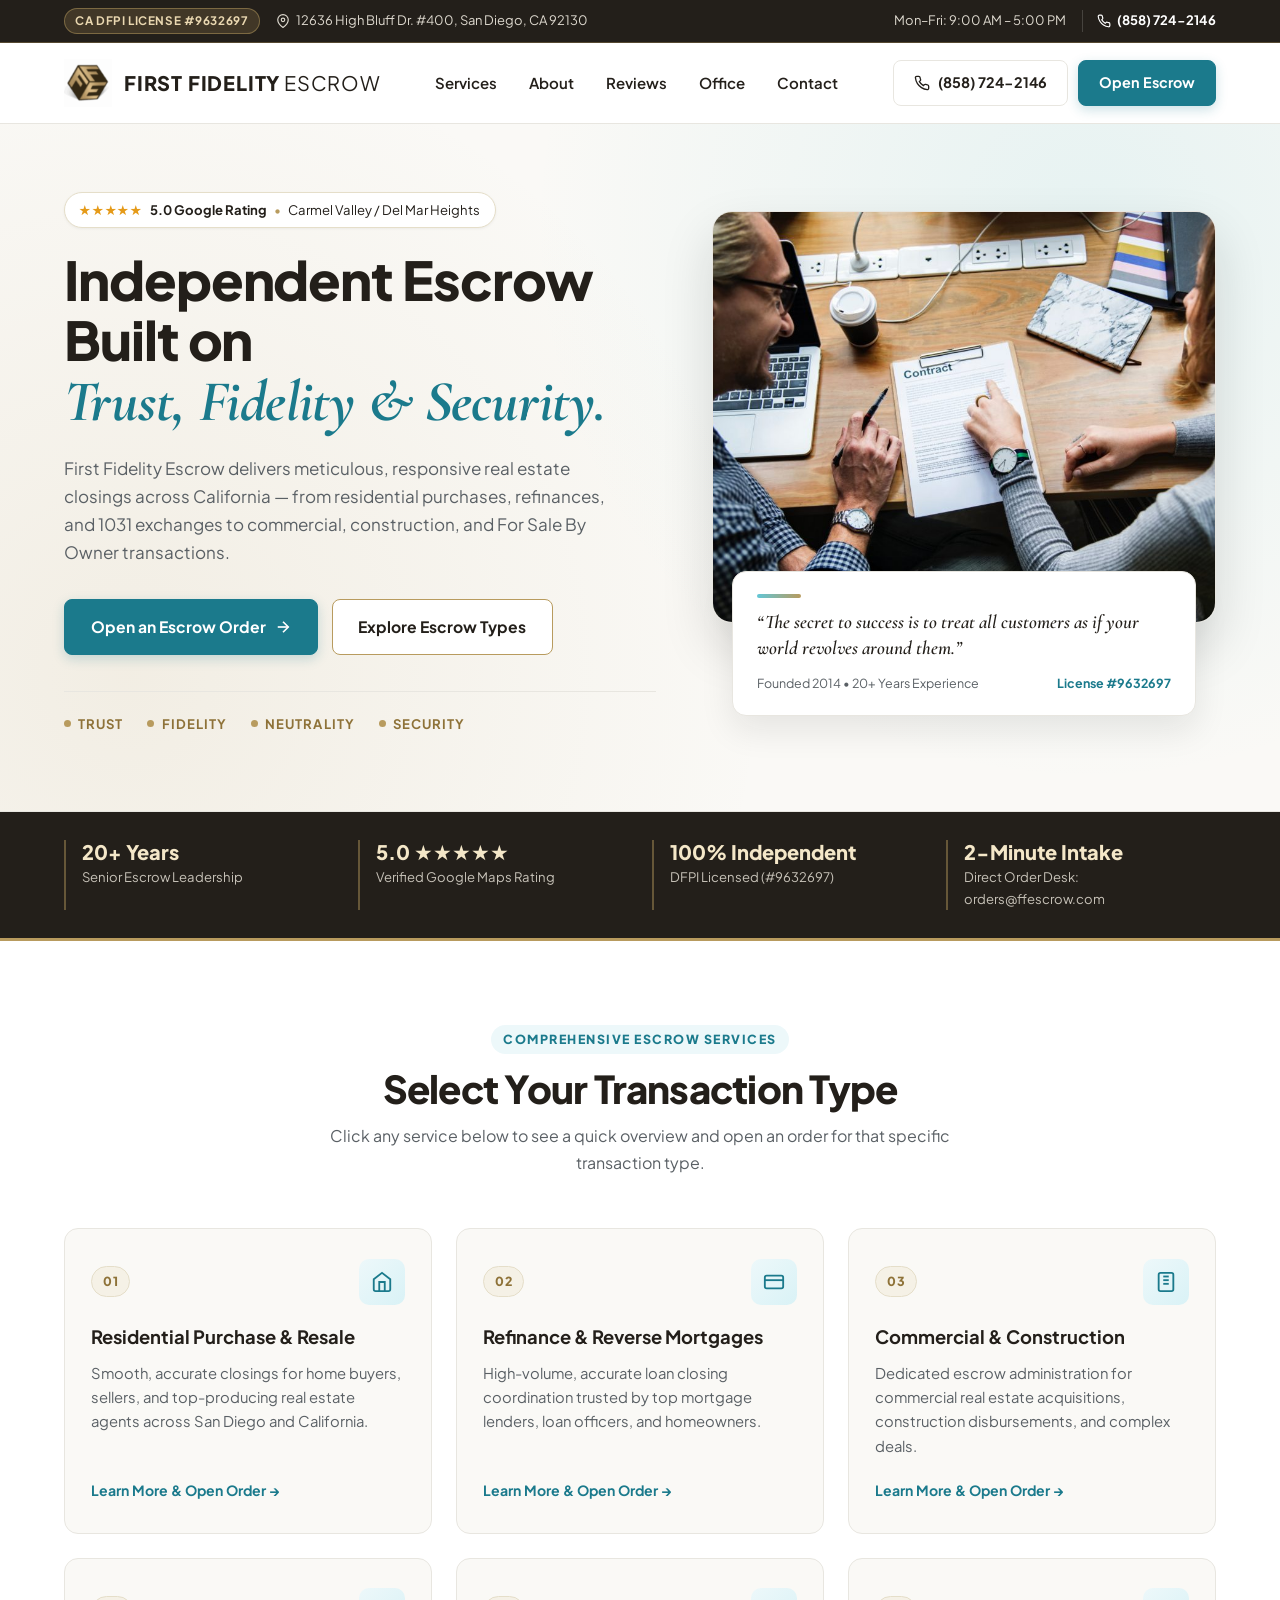
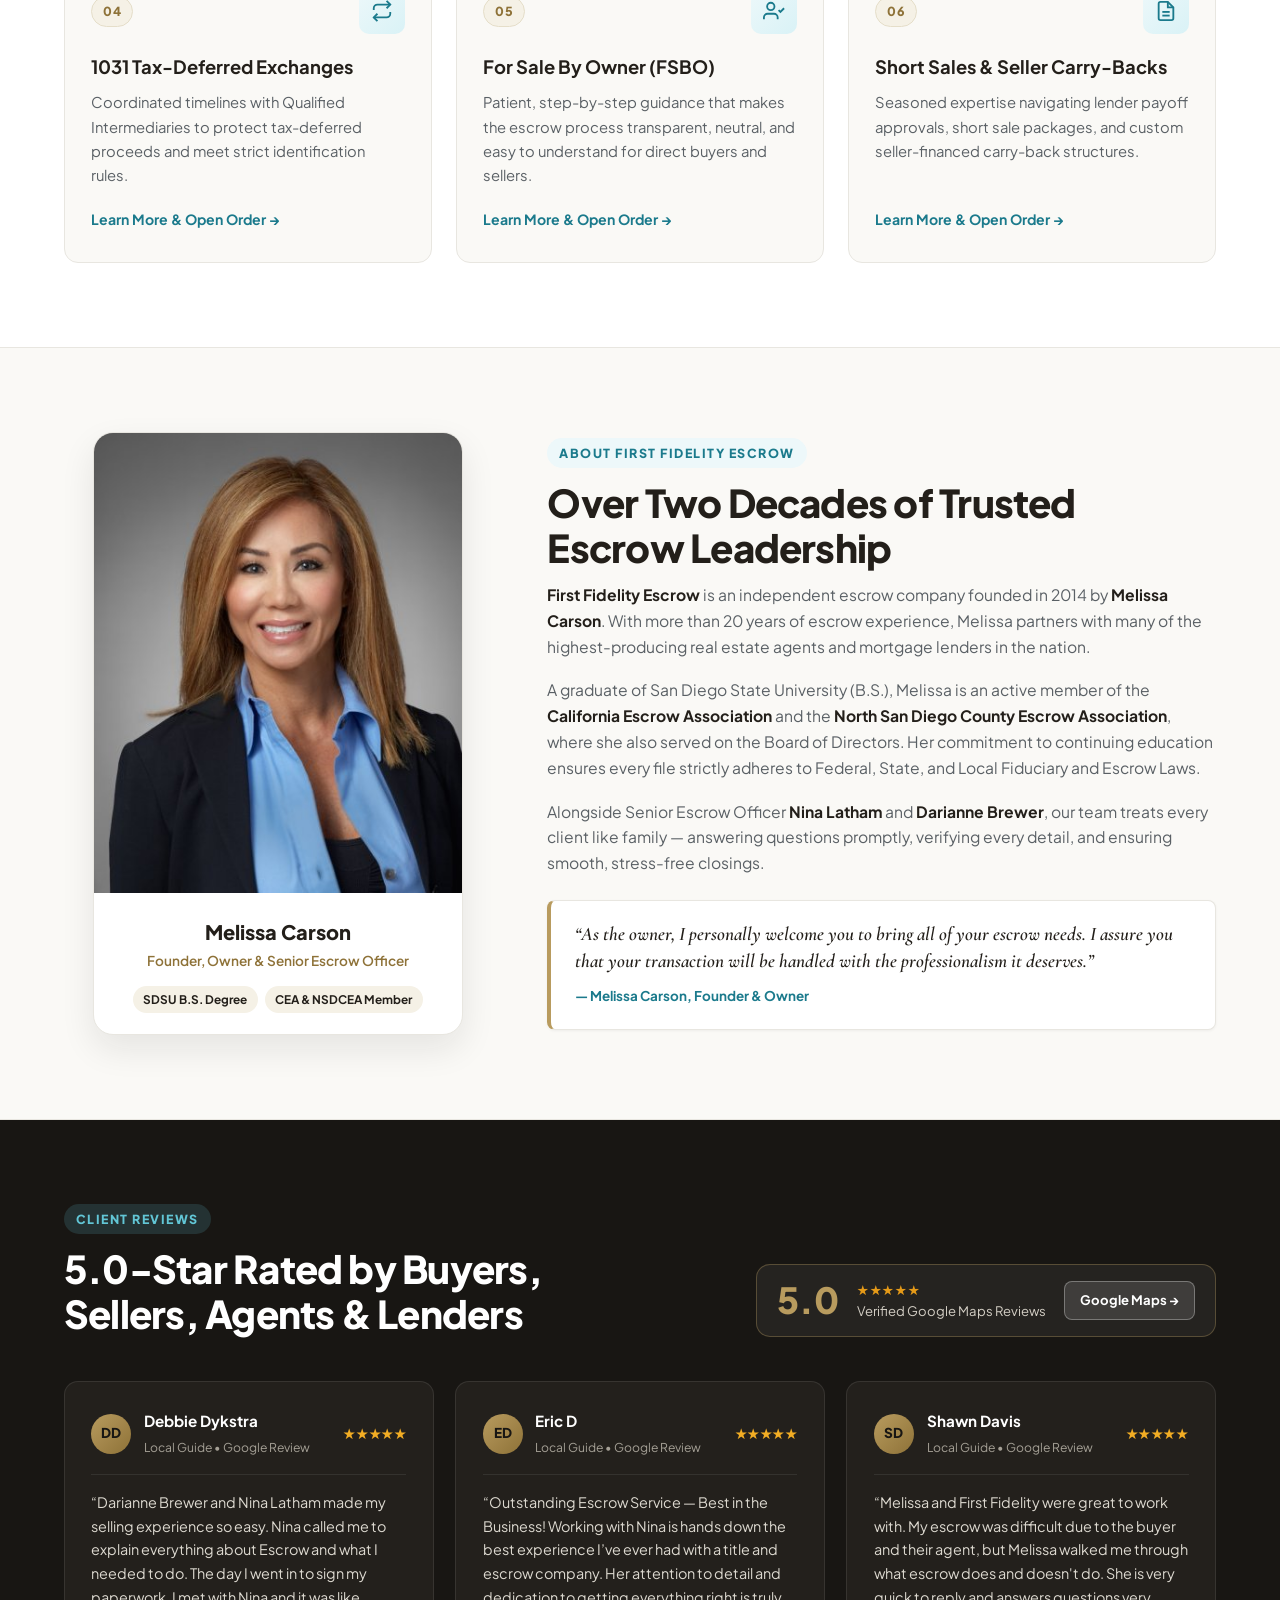
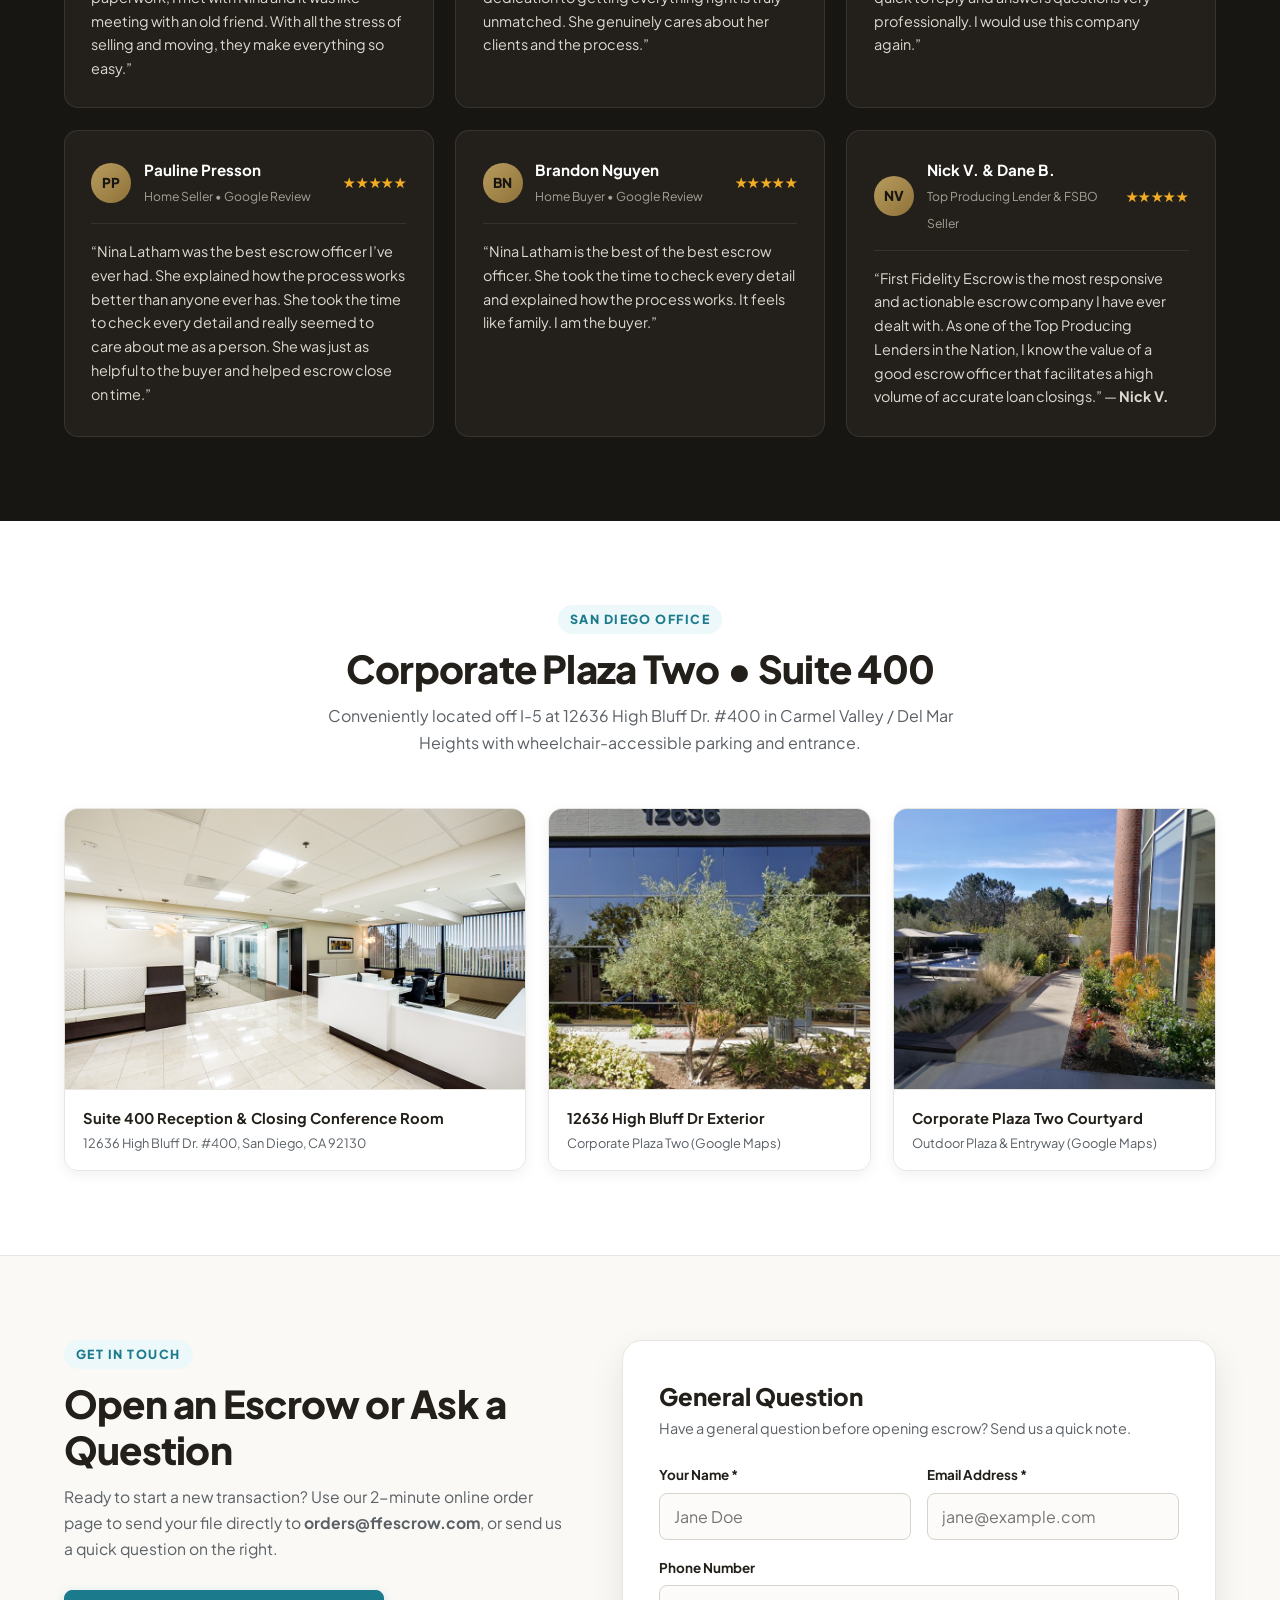
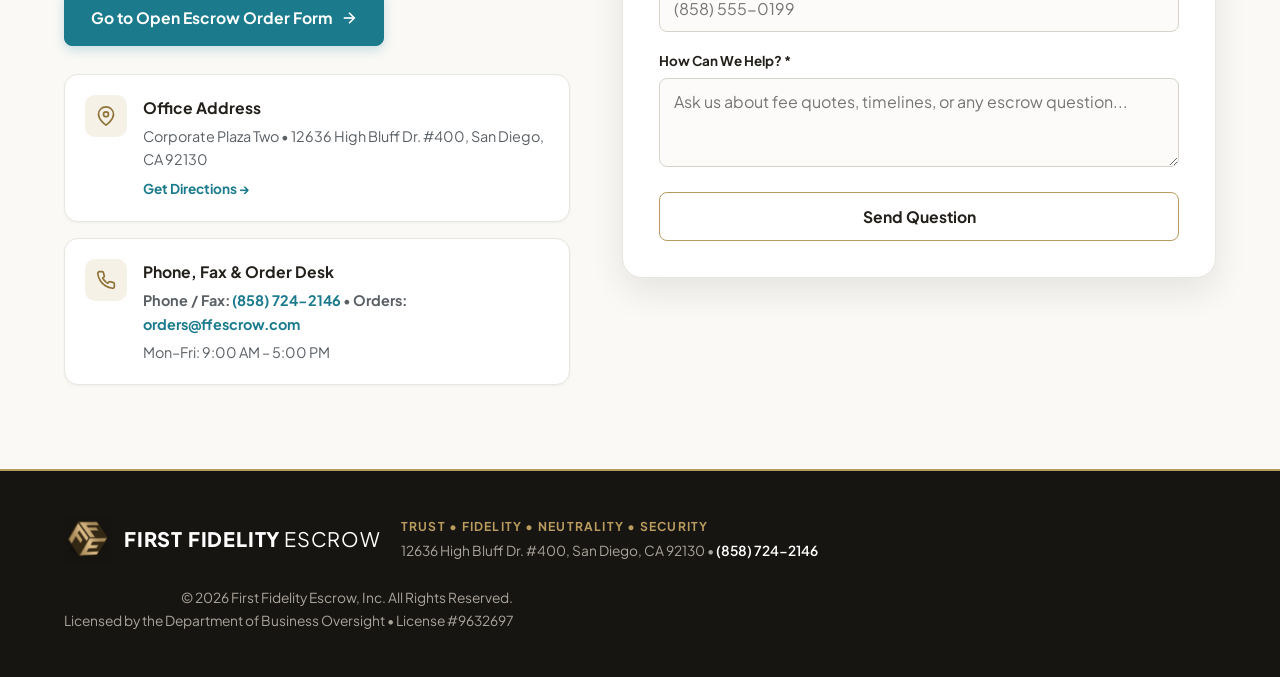
==== commit 034cd224: "Move Open Escrow form to dedicated page with dropdown switcher and simplify individual service pages" ====
--- a/index.html
+++ b/index.html
@@ -45,7 +45,7 @@
         <a href="#about">About</a>
         <a href="#reviews">Reviews</a>
         <a href="#office">Office</a>
-        <a href="#open-escrow">Open Escrow</a>
+        <a href="#contact">Contact</a>
       </nav>
 
       <div class="header-actions">
@@ -53,7 +53,7 @@
           <svg width="16" height="16" viewBox="0 0 24 24" fill="none" stroke="currentColor" stroke-width="2" aria-hidden="true"><path d="M22 16.92v3a2 2 0 0 1-2.18 2 19.79 19.79 0 0 1-8.63-3.07 19.5 19.5 0 0 1-6-6 19.79 19.79 0 0 1-3.07-8.67A2 2 0 0 1 4.11 2h3a2 2 0 0 1 2 1.72 12.84 12.84 0 0 0 .7 2.81 2 2 0 0 1-.45 2.11L8.09 9.91a16 16 0 0 0 6 6l1.27-1.27a2 2 0 0 1 2.11-.45 12.84 12.84 0 0 0 2.81.7A2 2 0 0 1 22 16.92z"/></svg>
           <span>(858) 724-2146</span>
         </a>
-        <a href="#open-escrow" class="btn btn-primary">Open Escrow</a>
+        <a href="open-escrow.html" class="btn btn-primary">Open Escrow</a>
 
         <button type="button" class="menu-toggle" id="menuToggle" aria-label="Toggle navigation menu" aria-expanded="false" aria-controls="mobileDrawer">
           <span class="hamburger-bar"></span>
@@ -67,6 +67,7 @@
     <div class="mobile-drawer" id="mobileDrawer" hidden>
       <div class="container mobile-drawer-inner">
         <nav class="mobile-nav" aria-label="Mobile Navigation">
+          <a href="open-escrow.html" class="mobile-link">Open an Escrow Order</a>
           <a href="residential-purchase.html" class="mobile-link">01. Residential Purchase &amp; Resale</a>
           <a href="refinance-reverse.html" class="mobile-link">02. Refinance &amp; Reverse Mortgages</a>
           <a href="commercial-construction.html" class="mobile-link">03. Commercial &amp; Construction</a>
@@ -75,10 +76,10 @@
           <a href="short-sales-carryback.html" class="mobile-link">06. Short Sales &amp; Seller Carry-Backs</a>
           <a href="#about" class="mobile-link">About Melissa &amp; Team</a>
           <a href="#reviews" class="mobile-link">5.0★ Google Reviews</a>
-          <a href="#open-escrow" class="mobile-link">Open an Escrow Order</a>
+          <a href="#contact" class="mobile-link">Contact Us</a>
         </nav>
         <div class="mobile-drawer-cta">
-          <a href="#open-escrow" class="btn btn-primary btn-block mobile-link">Open an Escrow Order</a>
+          <a href="open-escrow.html" class="btn btn-primary btn-block">Open an Escrow Order</a>
           <a href="tel:8587242146" class="btn btn-outline btn-block">Call (858) 724-2146</a>
         </div>
         <p class="mobile-drawer-meta">
@@ -109,7 +110,7 @@
         </p>
 
         <div class="hero-cta-group">
-          <a href="#open-escrow" class="btn btn-primary btn-lg">
+          <a href="open-escrow.html" class="btn btn-primary btn-lg">
             <span>Open an Escrow Order</span>
             <svg width="18" height="18" viewBox="0 0 24 24" fill="none" stroke="currentColor" stroke-width="2.2" aria-hidden="true"><line x1="5" y1="12" x2="19" y2="12"/><polyline points="12 5 19 12 12 19"/></svg>
           </a>
@@ -170,19 +171,19 @@
         <span>DFPI Licensed (#9632697)</span>
       </div>
       <div class="metric-item">
-        <strong>Online Order Desk</strong>
-        <span>Direct Intake to orders@ffescrow.com</span>
+        <strong>2-Minute Intake</strong>
+        <span>Direct Order Desk: orders@ffescrow.com</span>
       </div>
     </div>
   </section>
 
-  <!-- Services Section (Links to Individual Pages + Direct Order Buttons) -->
+  <!-- Services Section (Links to Simple Individual Pages) -->
   <section id="services" class="section services-section">
     <div class="container">
       <div class="section-heading">
         <span class="eyebrow">Comprehensive Escrow Services</span>
         <h2>Select Your Transaction Type</h2>
-        <p>Explore our dedicated service guides and required closing checklists for each transaction type, or open an online escrow order directly below.</p>
+        <p>Click any service below to see a quick overview and open an order for that specific transaction type.</p>
       </div>
 
       <div class="services-grid">
@@ -196,7 +197,7 @@
           <h3><a href="residential-purchase.html">Residential Purchase &amp; Resale</a></h3>
           <p>Smooth, accurate closings for home buyers, sellers, and top-producing real estate agents across San Diego and California.</p>
           <div class="service-card-actions">
-            <a href="residential-purchase.html" class="service-link">View Requirements &amp; Open Order &rarr;</a>
+            <a href="residential-purchase.html" class="service-link">Learn More &amp; Open Order &rarr;</a>
           </div>
         </article>
 
@@ -210,7 +211,7 @@
           <h3><a href="refinance-reverse.html">Refinance &amp; Reverse Mortgages</a></h3>
           <p>High-volume, accurate loan closing coordination trusted by top mortgage lenders, loan officers, and homeowners.</p>
           <div class="service-card-actions">
-            <a href="refinance-reverse.html" class="service-link">View Requirements &amp; Open Order &rarr;</a>
+            <a href="refinance-reverse.html" class="service-link">Learn More &amp; Open Order &rarr;</a>
           </div>
         </article>
 
@@ -224,7 +225,7 @@
           <h3><a href="commercial-construction.html">Commercial &amp; Construction</a></h3>
           <p>Dedicated escrow administration for commercial real estate acquisitions, construction disbursements, and complex deals.</p>
           <div class="service-card-actions">
-            <a href="commercial-construction.html" class="service-link">View Requirements &amp; Open Order &rarr;</a>
+            <a href="commercial-construction.html" class="service-link">Learn More &amp; Open Order &rarr;</a>
           </div>
         </article>
 
@@ -238,7 +239,7 @@
           <h3><a href="1031-exchange.html">1031 Tax-Deferred Exchanges</a></h3>
           <p>Coordinated timelines with Qualified Intermediaries to protect tax-deferred proceeds and meet strict identification rules.</p>
           <div class="service-card-actions">
-            <a href="1031-exchange.html" class="service-link">View Requirements &amp; Open Order &rarr;</a>
+            <a href="1031-exchange.html" class="service-link">Learn More &amp; Open Order &rarr;</a>
           </div>
         </article>
 
@@ -252,7 +253,7 @@
           <h3><a href="fsbo.html">For Sale By Owner (FSBO)</a></h3>
           <p>Patient, step-by-step guidance that makes the escrow process transparent, neutral, and easy to understand for direct buyers and sellers.</p>
           <div class="service-card-actions">
-            <a href="fsbo.html" class="service-link">View Requirements &amp; Open Order &rarr;</a>
+            <a href="fsbo.html" class="service-link">Learn More &amp; Open Order &rarr;</a>
           </div>
         </article>
 
@@ -266,7 +267,7 @@
           <h3><a href="short-sales-carryback.html">Short Sales &amp; Seller Carry-Backs</a></h3>
           <p>Seasoned expertise navigating lender payoff approvals, short sale packages, and custom seller-financed carry-back structures.</p>
           <div class="service-card-actions">
-            <a href="short-sales-carryback.html" class="service-link">View Requirements &amp; Open Order &rarr;</a>
+            <a href="short-sales-carryback.html" class="service-link">Learn More &amp; Open Order &rarr;</a>
           </div>
         </article>
       </div>
@@ -456,46 +457,77 @@
     </div>
   </section>
 
-  <!-- Open Escrow Order Form & Contact Section -->
-  <section id="open-escrow" class="section contact-section">
-    <div class="container">
-      <!-- Dynamic Multi-Transaction Open Escrow Intake Widget -->
-      <div id="escrowOrderMount"></div>
-
-      <!-- Office Info Strip Below Form -->
-      <div class="contact-cards-row">
-        <div class="contact-card">
-          <div class="contact-card-icon">
-            <svg width="20" height="20" viewBox="0 0 24 24" fill="none" stroke="currentColor" stroke-width="2"><path d="M21 10c0 7-9 13-9 13s-9-6-9-13a9 9 0 0 1 18 0z"/><circle cx="12" cy="10" r="3"/></svg>
-          </div>
-          <div>
-            <h3>Office Address</h3>
-            <p>Corporate Plaza Two &bull; 12636 High Bluff Dr. #400, San Diego, CA 92130</p>
-            <a href="https://www.google.com/maps/place/First+Fidelity+Escrow/@32.9476333,-117.2519938,15z/data=!3m1!4b1!4m6!3m5!1s0x80dc089fc832ee39:0xcc5b95352eee0476!8m2!3d32.9476157!4d-117.2417155!16s%2Fg%2F11b77f5hvq" target="_blank" rel="noopener noreferrer" class="text-link">Get Directions &rarr;</a>
-          </div>
-        </div>
-
-        <div class="contact-card">
-          <div class="contact-card-icon">
-            <svg width="20" height="20" viewBox="0 0 24 24" fill="none" stroke="currentColor" stroke-width="2"><path d="M22 16.92v3a2 2 0 0 1-2.18 2 19.79 19.79 0 0 1-8.63-3.07 19.5 19.5 0 0 1-6-6 19.79 19.79 0 0 1-3.07-8.67A2 2 0 0 1 4.11 2h3a2 2 0 0 1 2 1.72 12.84 12.84 0 0 0 .7 2.81 2 2 0 0 1-.45 2.11L8.09 9.91a16 16 0 0 0 6 6l1.27-1.27a2 2 0 0 1 2.11-.45 12.84 12.84 0 0 0 2.81.7A2 2 0 0 1 22 16.92z"/></svg>
-          </div>
-          <div>
-            <h3>Phone, Fax &amp; Order Desk</h3>
-            <p><strong>Phone / Fax:</strong> <a href="tel:8587242146">(858) 724-2146</a> &bull; <strong>Orders:</strong> <a href="mailto:orders@ffescrow.com">orders@ffescrow.com</a></p>
-            <p class="hours-inline">Mon–Fri: 9:00 AM – 5:00 PM</p>
-          </div>
-        </div>
-
-        <div class="contact-card">
-          <div class="contact-card-icon">
-            <svg width="20" height="20" viewBox="0 0 24 24" fill="none" stroke="currentColor" stroke-width="2"><path d="M12 22s8-4 8-10V5l-8-3-8 3v7c0 6 8 10 8 10z"/></svg>
-          </div>
-          <div>
-            <h3>Regulatory License</h3>
-            <p>Licensed by the California Department of Financial Protection and Innovation (DBO).</p>
-            <p><strong>License #9632697</strong></p>
-          </div>
-        </div>
+  <!-- Clean Contact & Quick Order CTA Section -->
+  <section id="contact" class="section contact-section">
+    <div class="container contact-grid">
+      <div class="contact-details">
+        <span class="eyebrow">Get in Touch</span>
+        <h2>Open an Escrow or Ask a Question</h2>
+        <p class="contact-intro">
+          Ready to start a new transaction? Use our 2-minute online order page to send your file directly to <strong>orders@ffescrow.com</strong>, or send us a quick question on the right.
+        </p>
+
+        <div style="margin-bottom: 1.75rem;">
+          <a href="open-escrow.html" class="btn btn-primary btn-lg">
+            <span>Go to Open Escrow Order Form</span>
+            <svg width="18" height="18" viewBox="0 0 24 24" fill="none" stroke="currentColor" stroke-width="2.2"><line x1="5" y1="12" x2="19" y2="12"/><polyline points="12 5 19 12 12 19"/></svg>
+          </a>
+        </div>
+
+        <div class="contact-cards">
+          <div class="contact-card">
+            <div class="contact-card-icon">
+              <svg width="20" height="20" viewBox="0 0 24 24" fill="none" stroke="currentColor" stroke-width="2"><path d="M21 10c0 7-9 13-9 13s-9-6-9-13a9 9 0 0 1 18 0z"/><circle cx="12" cy="10" r="3"/></svg>
+            </div>
+            <div>
+              <h3>Office Address</h3>
+              <p>Corporate Plaza Two &bull; 12636 High Bluff Dr. #400, San Diego, CA 92130</p>
+              <a href="https://www.google.com/maps/place/First+Fidelity+Escrow/@32.9476333,-117.2519938,15z/data=!3m1!4b1!4m6!3m5!1s0x80dc089fc832ee39:0xcc5b95352eee0476!8m2!3d32.9476157!4d-117.2417155!16s%2Fg%2F11b77f5hvq" target="_blank" rel="noopener noreferrer" class="text-link">Get Directions &rarr;</a>
+            </div>
+          </div>
+
+          <div class="contact-card">
+            <div class="contact-card-icon">
+              <svg width="20" height="20" viewBox="0 0 24 24" fill="none" stroke="currentColor" stroke-width="2"><path d="M22 16.92v3a2 2 0 0 1-2.18 2 19.79 19.79 0 0 1-8.63-3.07 19.5 19.5 0 0 1-6-6 19.79 19.79 0 0 1-3.07-8.67A2 2 0 0 1 4.11 2h3a2 2 0 0 1 2 1.72 12.84 12.84 0 0 0 .7 2.81 2 2 0 0 1-.45 2.11L8.09 9.91a16 16 0 0 0 6 6l1.27-1.27a2 2 0 0 1 2.11-.45 12.84 12.84 0 0 0 2.81.7A2 2 0 0 1 22 16.92z"/></svg>
+            </div>
+            <div>
+              <h3>Phone, Fax &amp; Order Desk</h3>
+              <p><strong>Phone / Fax:</strong> <a href="tel:8587242146">(858) 724-2146</a> &bull; <strong>Orders:</strong> <a href="mailto:orders@ffescrow.com">orders@ffescrow.com</a></p>
+              <p class="hours-inline">Mon–Fri: 9:00 AM – 5:00 PM</p>
+            </div>
+          </div>
+        </div>
+      </div>
+
+      <div class="form-panel">
+        <form id="contactForm" class="contact-form">
+          <h3>General Question</h3>
+          <p class="form-sub">Have a general question before opening escrow? Send us a quick note.</p>
+
+          <div class="form-row">
+            <div class="form-group">
+              <label for="name">Your Name *</label>
+              <input type="text" id="name" name="name" required autocomplete="name" placeholder="Jane Doe" />
+            </div>
+            <div class="form-group">
+              <label for="email">Email Address *</label>
+              <input type="email" id="email" name="email" required autocomplete="email" placeholder="jane@example.com" />
+            </div>
+          </div>
+
+          <div class="form-group">
+            <label for="phone">Phone Number</label>
+            <input type="tel" id="phone" name="phone" autocomplete="tel" placeholder="(858) 555-0199" />
+          </div>
+
+          <div class="form-group">
+            <label for="message">How Can We Help? *</label>
+            <textarea id="message" name="message" rows="3" required placeholder="Ask us about fee quotes, timelines, or any escrow question..."></textarea>
+          </div>
+
+          <button type="submit" class="btn btn-outline btn-block btn-lg">Send Question</button>
+          <div id="formStatus" class="form-status" role="status" aria-live="polite" hidden></div>
+        </form>
       </div>
     </div>
   </section>
@@ -527,15 +559,12 @@
       <svg width="16" height="16" viewBox="0 0 24 24" fill="none" stroke="currentColor" stroke-width="2.2" aria-hidden="true"><path d="M22 16.92v3a2 2 0 0 1-2.18 2 19.79 19.79 0 0 1-8.63-3.07 19.5 19.5 0 0 1-6-6 19.79 19.79 0 0 1-3.07-8.67A2 2 0 0 1 4.11 2h3a2 2 0 0 1 2 1.72 12.84 12.84 0 0 0 .7 2.81 2 2 0 0 1-.45 2.11L8.09 9.91a16 16 0 0 0 6 6l1.27-1.27a2 2 0 0 1 2.11-.45 12.84 12.84 0 0 0 2.81.7A2 2 0 0 1 22 16.92z"/></svg>
       <span>Call Office</span>
     </a>
-    <a href="#open-escrow" class="mobile-action-btn mobile-action-primary">
+    <a href="open-escrow.html" class="mobile-action-btn mobile-action-primary">
       <span>Open Escrow</span>
     </a>
   </div>
 
-  <script src="escrow-order.js"></script>
   <script>
-    renderOrderWidget('escrowOrderMount', 'residential-purchase');
-
     const menuToggle = document.getElementById('menuToggle');
     const mobileDrawer = document.getElementById('mobileDrawer');
     const mobileLinks = document.querySelectorAll('.mobile-link');
@@ -560,6 +589,18 @@
     mobileLinks.forEach(function (link) {
       link.addEventListener('click', closeMenu);
     });
+
+    const form = document.getElementById('contactForm');
+    const statusBox = document.getElementById('formStatus');
+    form.addEventListener('submit', function (e) {
+      e.preventDefault();
+      const data = new FormData(form);
+      const name = data.get('name');
+      statusBox.hidden = false;
+      statusBox.className = 'form-status success';
+      statusBox.innerHTML = '<strong>Thank you, ' + name + '!</strong> Your message has been received. To open a new file immediately, use our <a href="open-escrow.html">Open Escrow Order Form</a> or call <a href="tel:8587242146">(858) 724-2146</a>.';
+      form.reset();
+    });
   </script>
 </body>
 </html>
--- a/styles.css
+++ b/styles.css
@@ -1899,3 +1899,309 @@
     width: 100%;
   }
 }
+
+
+/* ==========================================================================
+   Clean Individual Service Pages & Dedicated Open Escrow Page
+   ========================================================================== */
+.sr-only {
+  position: absolute;
+  width: 1px;
+  height: 1px;
+  padding: 0;
+  margin: -1px;
+  overflow: hidden;
+  clip: rect(0, 0, 0, 0);
+  white-space: nowrap;
+  border: 0;
+}
+
+.simple-service-page,
+.open-escrow-page {
+  background: radial-gradient(circle at 85% 15%, rgba(98, 198, 214, 0.12) 0%, transparent 45%),
+              radial-gradient(circle at 10% 80%, rgba(184, 155, 94, 0.1) 0%, transparent 50%),
+              var(--ffe-bg-warm);
+  padding: 3.25rem 0 5rem;
+  min-height: calc(100vh - 220px);
+}
+
+.simple-service-container,
+.narrow-form-container {
+  max-width: 780px;
+}
+
+.simple-service-topbar {
+  display: flex;
+  justify-content: space-between;
+  align-items: center;
+  flex-wrap: wrap;
+  gap: 1rem;
+  margin-bottom: 1.5rem;
+}
+
+.back-link {
+  font-size: 0.9rem;
+  font-weight: 700;
+  color: var(--ffe-teal-deep);
+}
+
+.back-link:hover {
+  text-decoration: underline;
+}
+
+.service-dropdown-nav select {
+  font-family: var(--font-sans);
+  font-size: 0.9rem;
+  font-weight: 600;
+  color: var(--ffe-charcoal);
+  background-color: #FFFFFF;
+  border: 1.5px solid var(--ffe-border);
+  border-radius: var(--radius-sm);
+  padding: 0.55rem 0.9rem;
+  cursor: pointer;
+  box-shadow: var(--shadow-xs);
+}
+
+.service-dropdown-nav select:focus {
+  outline: none;
+  border-color: var(--ffe-teal-deep);
+}
+
+.simple-service-card {
+  background-color: #FFFFFF;
+  border: 1px solid var(--ffe-border);
+  border-top: 5px solid var(--ffe-gold);
+  border-radius: var(--radius-lg);
+  padding: 2.75rem 2.5rem;
+  box-shadow: var(--shadow-md);
+}
+
+.simple-service-card h1 {
+  font-size: clamp(1.85rem, 3.6vw, 2.5rem);
+  font-weight: 800;
+  color: var(--ffe-charcoal);
+  letter-spacing: -0.02em;
+  line-height: 1.15;
+  margin-top: 0.9rem;
+  margin-bottom: 0.75rem;
+}
+
+.simple-service-summary {
+  font-family: var(--font-serif);
+  font-style: italic;
+  font-weight: 600;
+  font-size: 1.35rem;
+  color: var(--ffe-teal-deep);
+  line-height: 1.38;
+  margin-bottom: 1rem;
+}
+
+.simple-service-desc {
+  font-size: 1rem;
+  color: var(--ffe-text-muted);
+  margin-bottom: 2rem;
+}
+
+.simple-essentials-box {
+  background-color: var(--ffe-bg-warm);
+  border: 1px solid var(--ffe-border);
+  border-radius: var(--radius-md);
+  padding: 1.5rem 1.65rem;
+  margin-bottom: 2rem;
+}
+
+.simple-essentials-box h2 {
+  font-size: 0.95rem;
+  font-weight: 800;
+  text-transform: uppercase;
+  letter-spacing: 0.06em;
+  color: var(--ffe-charcoal);
+  margin-bottom: 0.95rem;
+}
+
+.simple-essentials-list {
+  list-style: none;
+  display: grid;
+  grid-template-columns: 1fr 1fr;
+  gap: 0.75rem 1.25rem;
+}
+
+.simple-essentials-list li {
+  display: flex;
+  align-items: flex-start;
+  gap: 0.55rem;
+  font-size: 0.92rem;
+  font-weight: 600;
+  color: var(--ffe-charcoal);
+}
+
+.simple-essentials-list li svg {
+  color: var(--ffe-teal-deep);
+  flex-shrink: 0;
+  margin-top: 2px;
+}
+
+.simple-service-cta {
+  display: flex;
+  flex-direction: column;
+  align-items: flex-start;
+  gap: 0.65rem;
+  padding-top: 0.5rem;
+}
+
+.simple-cta-note {
+  font-size: 0.84rem;
+  color: var(--ffe-text-muted);
+}
+
+/* Dedicated Open Escrow Page Card */
+.open-page-header {
+  text-align: center;
+  margin-bottom: 2rem;
+}
+
+.open-page-header h1 {
+  font-size: clamp(2rem, 4vw, 2.75rem);
+  font-weight: 800;
+  color: var(--ffe-charcoal);
+  letter-spacing: -0.02em;
+  margin-bottom: 0.5rem;
+}
+
+.open-page-header p {
+  font-size: 1rem;
+  color: var(--ffe-text-muted);
+  max-width: 560px;
+  margin: 0 auto;
+}
+
+.clean-order-card {
+  background-color: #FFFFFF;
+  border: 1px solid var(--ffe-border);
+  border-top: 5px solid var(--ffe-teal-deep);
+  border-radius: var(--radius-lg);
+  padding: 2.25rem;
+  box-shadow: var(--shadow-lg);
+}
+
+.type-dropdown-banner {
+  background-color: var(--ffe-gold-soft);
+  border: 1px solid var(--ffe-gold-border);
+  border-radius: var(--radius-md);
+  padding: 1.35rem 1.5rem;
+  margin-bottom: 1.75rem;
+}
+
+.type-dropdown-banner label {
+  display: block;
+  font-size: 0.86rem;
+  font-weight: 800;
+  text-transform: uppercase;
+  letter-spacing: 0.06em;
+  color: var(--ffe-gold-dark);
+  margin-bottom: 0.5rem;
+}
+
+.type-dropdown-banner select {
+  width: 100%;
+  font-family: var(--font-sans);
+  font-size: 1.05rem;
+  font-weight: 700;
+  color: var(--ffe-charcoal);
+  background-color: #FFFFFF;
+  border: 2px solid var(--ffe-gold);
+  border-radius: var(--radius-sm);
+  padding: 0.8rem 1rem;
+  cursor: pointer;
+  box-shadow: var(--shadow-xs);
+  transition: border-color 0.15s ease, box-shadow 0.15s ease;
+}
+
+.type-dropdown-banner select:focus {
+  outline: none;
+  border-color: var(--ffe-teal-deep);
+  box-shadow: 0 0 0 3px rgba(98, 198, 214, 0.25);
+}
+
+.type-helper-text {
+  font-size: 0.86rem;
+  color: var(--ffe-text-muted);
+  margin-top: 0.55rem;
+}
+
+.clean-form-section {
+  padding: 1.5rem 0;
+  border-bottom: 1px solid var(--ffe-border);
+}
+
+.clean-form-section:first-of-type {
+  padding-top: 0.25rem;
+}
+
+.clean-section-title {
+  display: flex;
+  align-items: center;
+  gap: 0.65rem;
+  margin-bottom: 1.15rem;
+}
+
+.clean-step-num {
+  width: 28px;
+  height: 28px;
+  border-radius: 50%;
+  background-color: var(--ffe-teal-deep);
+  color: #FFFFFF;
+  font-size: 0.82rem;
+  font-weight: 800;
+  display: inline-flex;
+  align-items: center;
+  justify-content: center;
+  flex-shrink: 0;
+}
+
+.clean-section-title h3 {
+  font-size: 1.12rem;
+  font-weight: 800;
+  color: var(--ffe-charcoal);
+}
+
+.clean-submit-area {
+  padding-top: 1.5rem;
+  text-align: center;
+}
+
+.clean-submit-caption {
+  margin-top: 0.75rem;
+  font-size: 0.85rem;
+  color: var(--ffe-text-muted);
+}
+
+.clean-submit-caption a {
+  color: var(--ffe-teal-deep);
+  font-weight: 700;
+}
+
+@media (max-width: 640px) {
+  .simple-service-page,
+  .open-escrow-page {
+    padding: 2rem 0 3.5rem;
+  }
+
+  .simple-service-card,
+  .clean-order-card {
+    padding: 1.65rem 1.25rem;
+  }
+
+  .simple-essentials-list {
+    grid-template-columns: 1fr;
+  }
+
+  .simple-service-cta .btn {
+    width: 100%;
+  }
+
+  .service-dropdown-nav,
+  .service-dropdown-nav select {
+    width: 100%;
+  }
+}
